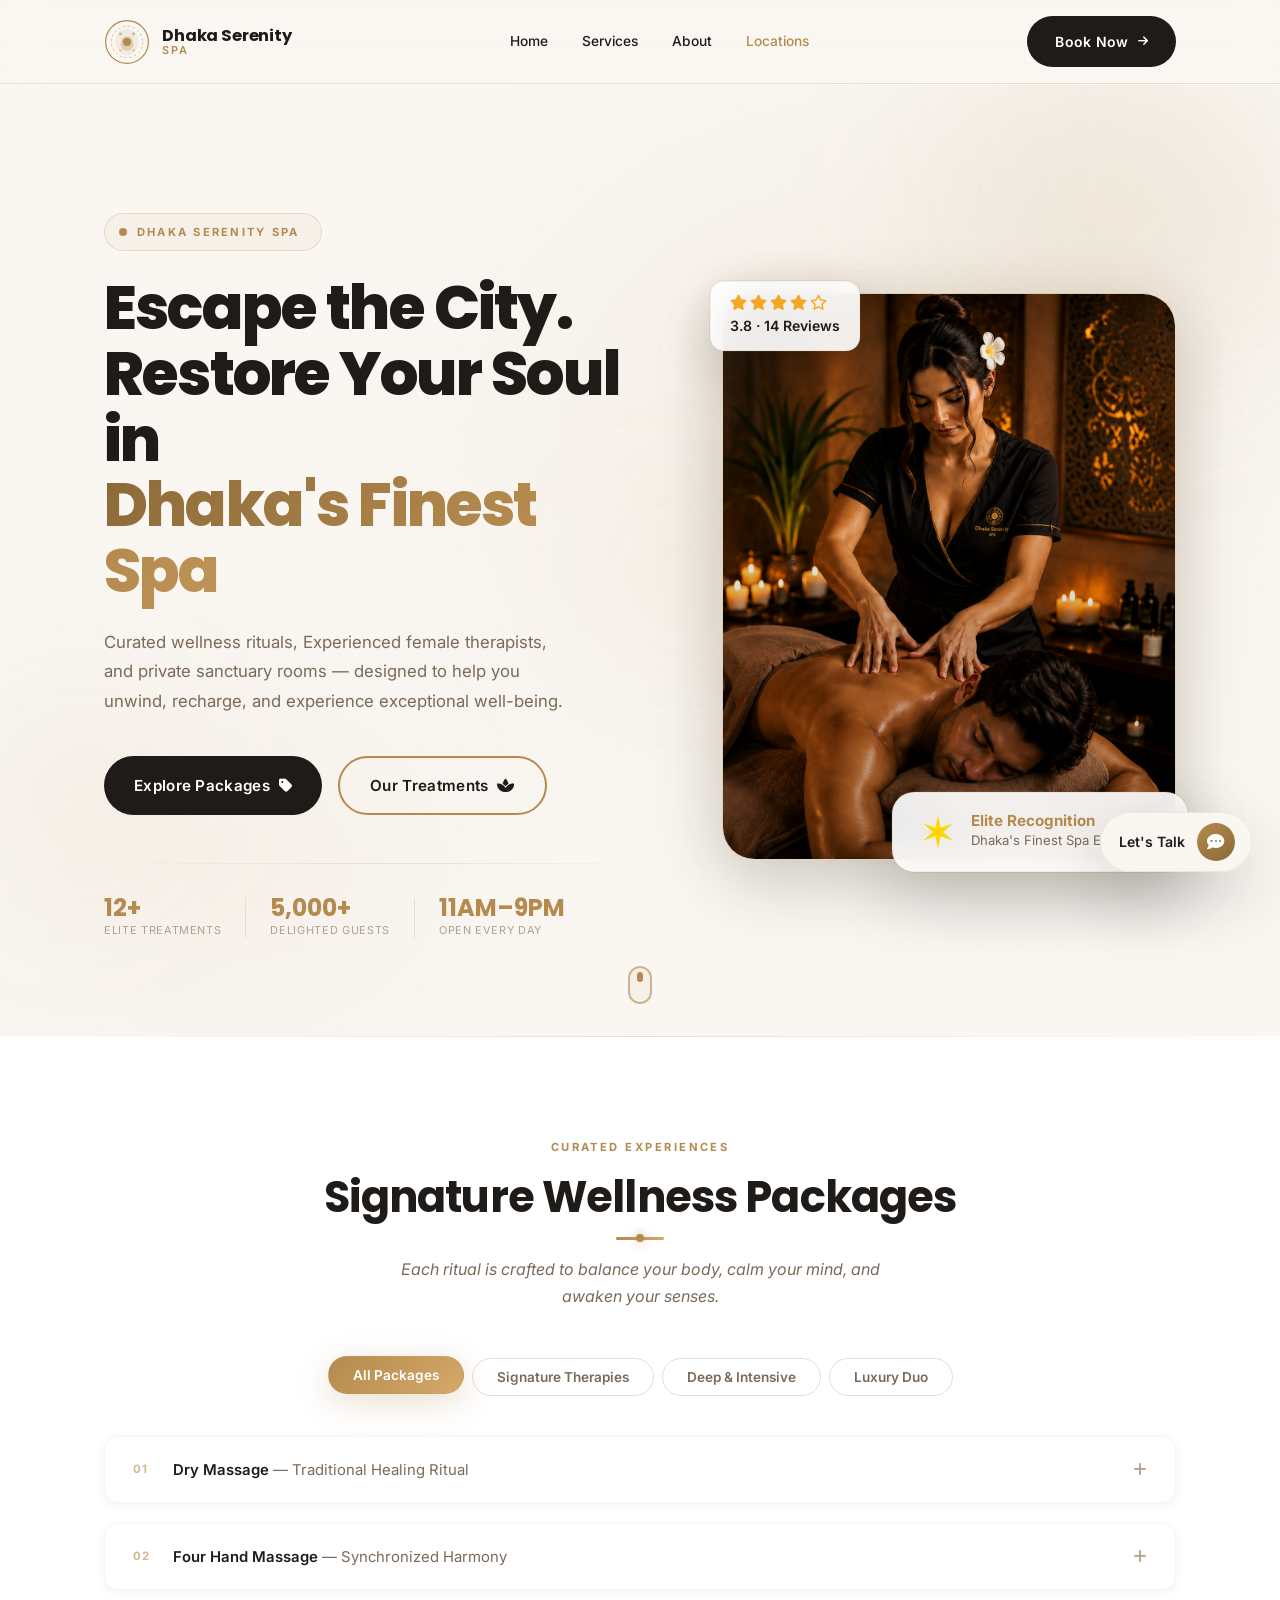
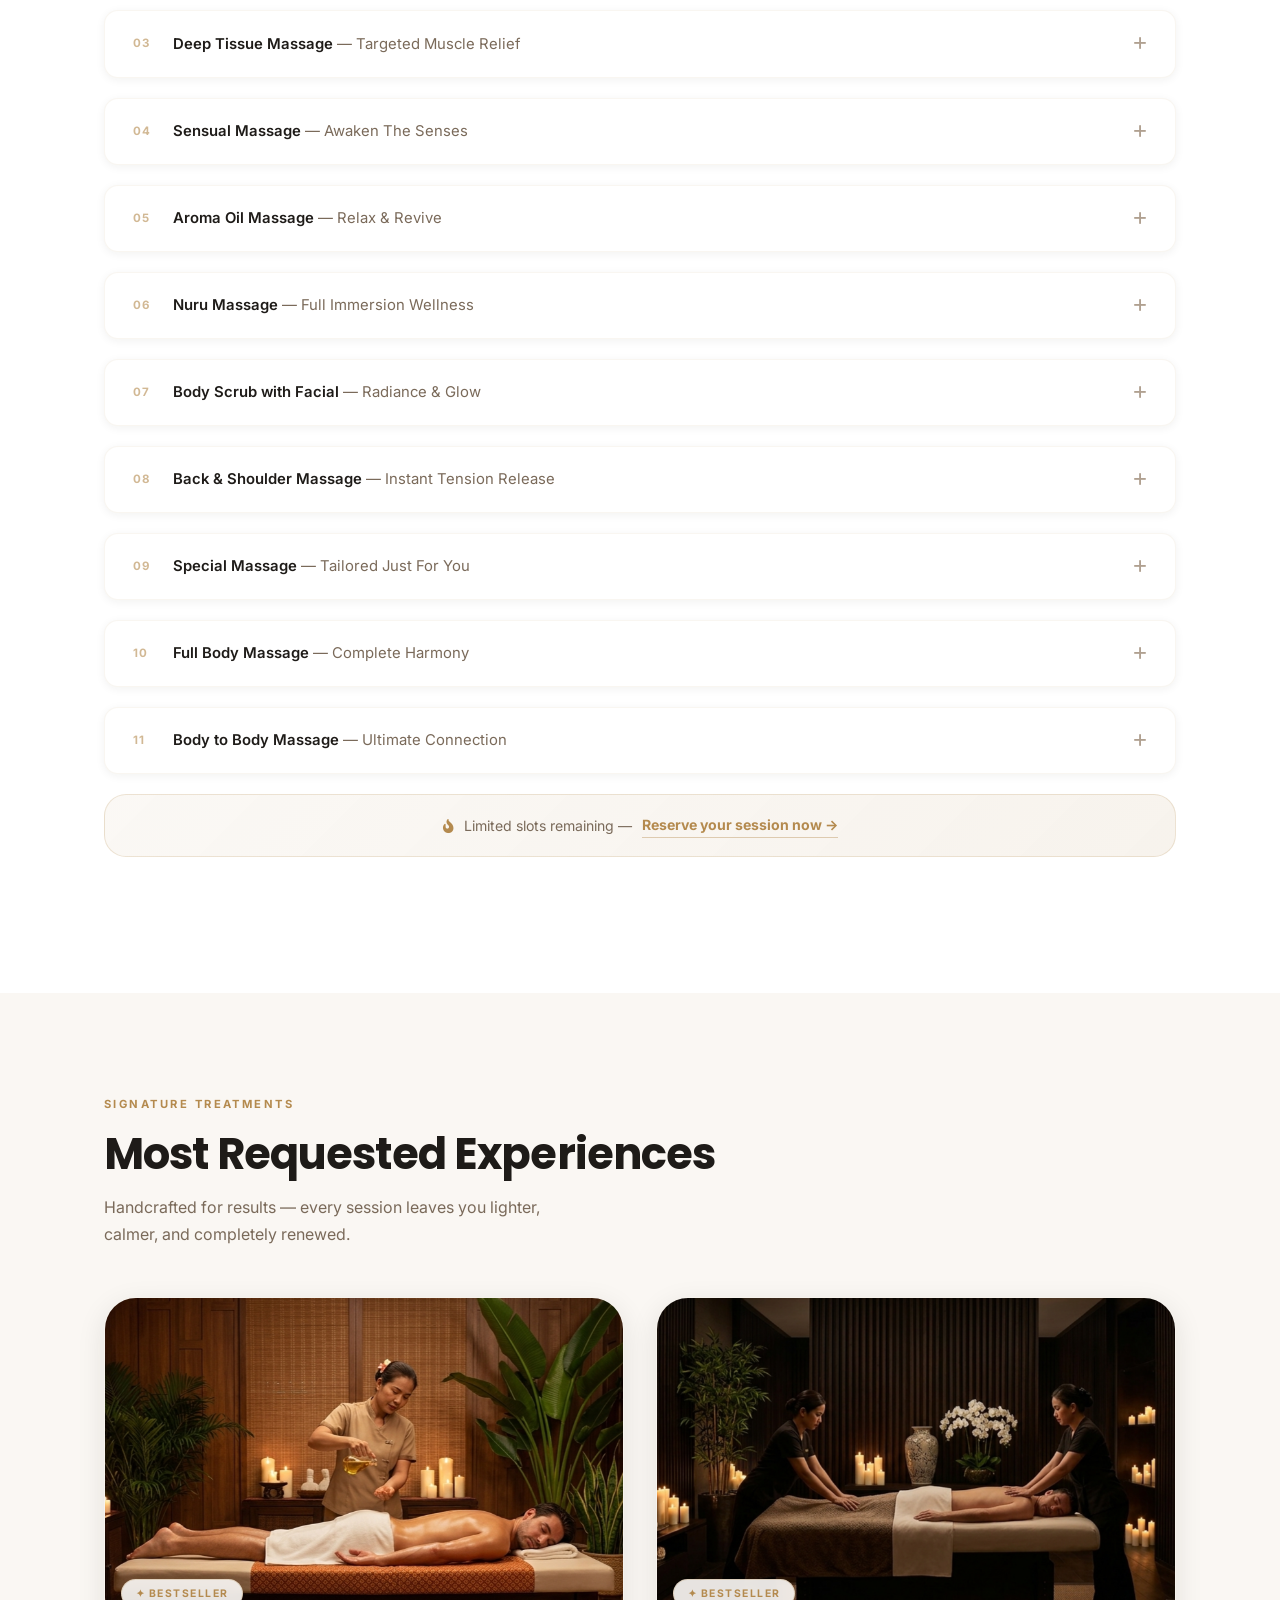
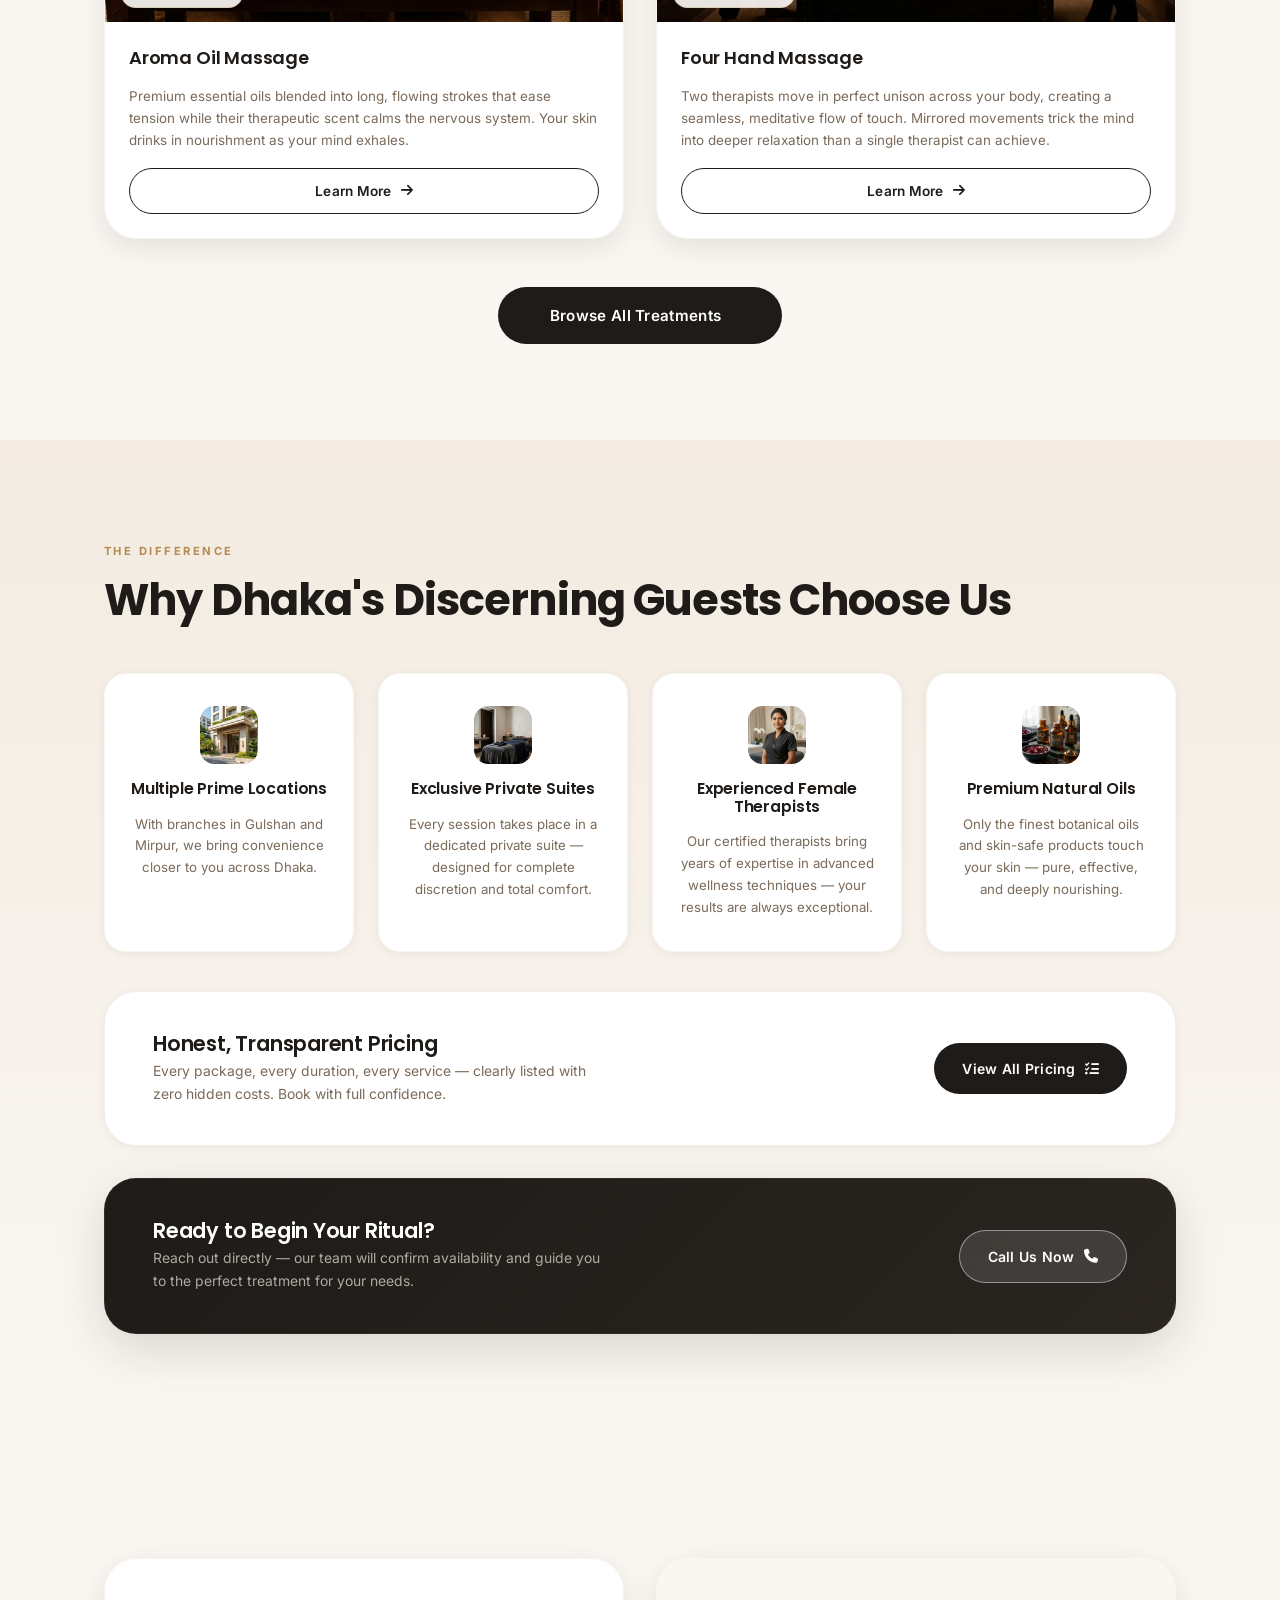
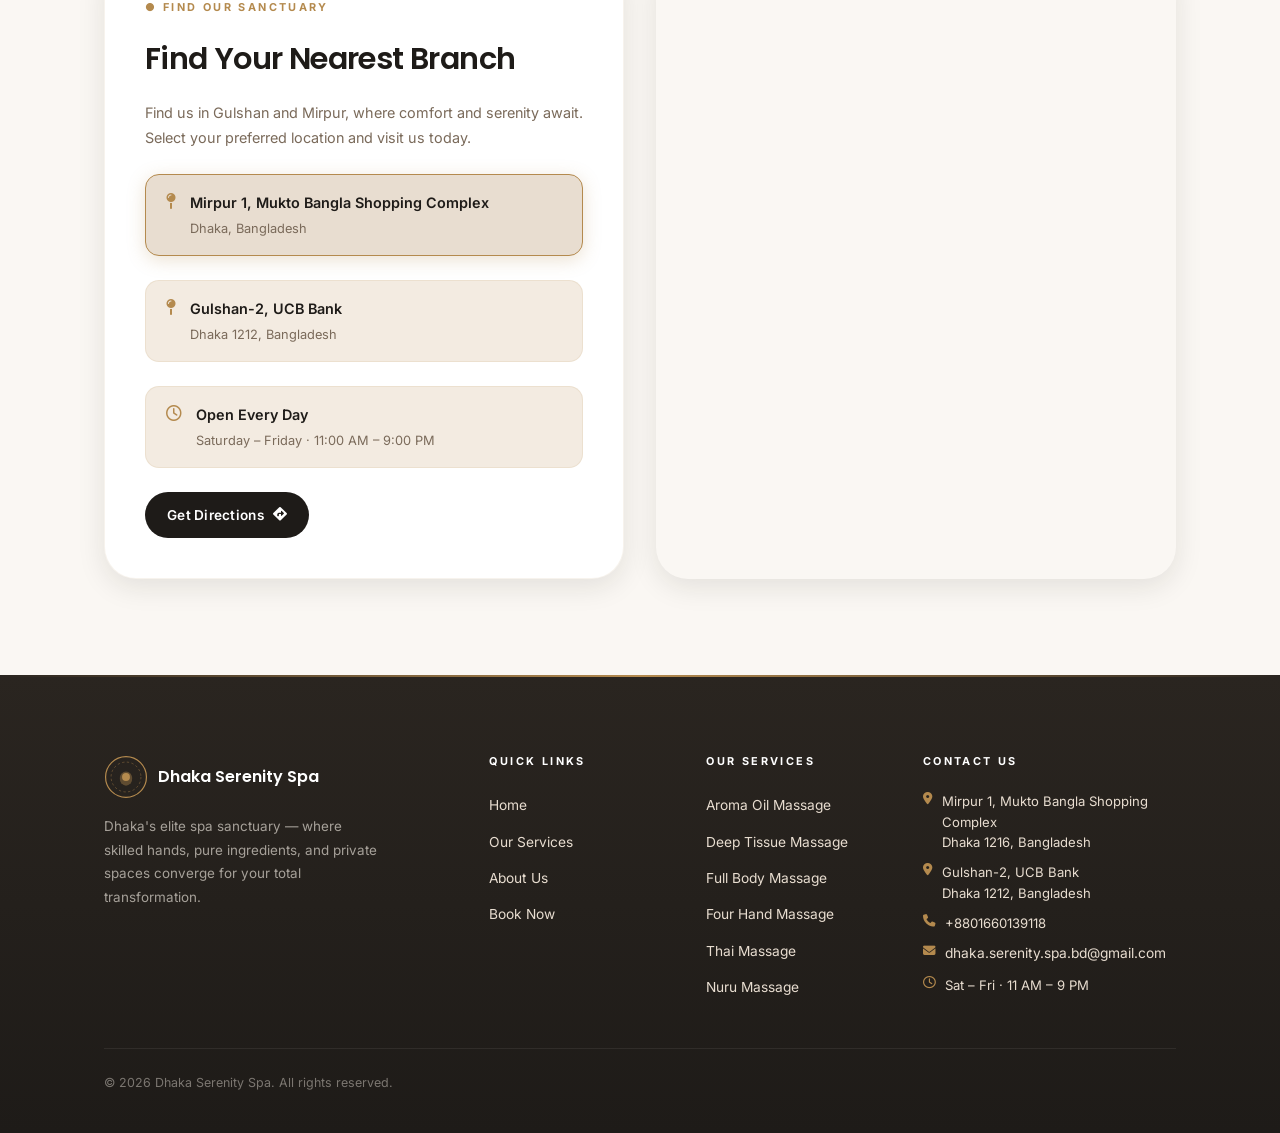
==== index.html @ 352500fb "Update index.html" ====
<!DOCTYPE html>
<html lang="en">
<head>
  <meta charset="UTF-8" />
  <meta name="viewport" content="width=device-width, initial-scale=1.0" />
  <meta name="description" content="Dhaka Serenity Spa – Dhaka's most premium spa sanctuary. Expert therapists, private suites & elite body treatments in Gulshan-1.">
  <title>Dhaka Serenity Spa – Elite Spa Sanctuary in Dhaka</title>

  <!-- Google Fonts: Poppins (headings) + Inter (body) -->
  <link rel="preconnect" href="https://fonts.googleapis.com" />
  <link rel="preconnect" href="https://fonts.gstatic.com" crossorigin />
  <link href="https://fonts.googleapis.com/css2?family=Poppins:wght@300;400;500;600;700;800;900&family=Inter:wght@300;400;500;600;700&display=swap" rel="stylesheet" />

  <!-- Font Awesome -->
  <link rel="stylesheet" href="https://cdnjs.cloudflare.com/ajax/libs/font-awesome/6.5.1/css/all.min.css" />

  <link rel="preload" href="styles.css" as="style" />
  <link rel="stylesheet" href="styles.css" />
</head>
<body>

  <!-- ============================================================
       PAGE LOADER
  ============================================================ -->
  <div id="page-loader" class="page-loader">
    <div class="loader-inner">
      <div class="loader-ring">
        <svg class="loader-logo" viewBox="0 0 80 80" fill="none" xmlns="http://www.w3.org/2000/svg">
          <circle cx="40" cy="40" r="36" stroke="#B48A4E" stroke-width="1.5"/>
          <circle cx="40" cy="40" r="28" stroke="#B48A4E" stroke-width="0.5" stroke-dasharray="4 4"/>
          <path d="M40 18 C28 18 20 28 20 40 C20 52 28 62 40 62 C52 62 60 52 60 40 C60 28 52 18 40 18Z" stroke="#B48A4E" stroke-width="1"/>
          <circle cx="40" cy="40" r="6" fill="#B48A4E"/>
          <line x1="40" y1="14" x2="40" y2="22" stroke="#B48A4E" stroke-width="1.5"/>
          <line x1="40" y1="58" x2="40" y2="66" stroke="#B48A4E" stroke-width="1.5"/>
          <line x1="14" y1="40" x2="22" y2="40" stroke="#B48A4E" stroke-width="1.5"/>
          <line x1="58" y1="40" x2="66" y2="40" stroke="#B48A4E" stroke-width="1.5"/>
        </svg>
      </div>
      <p class="loader-text">Dhaka Serenity Spa</p>
      <p class="loader-subtext">Crafting your escape…</p>
      <div class="loader-bar"><div class="loader-fill"></div></div>
    </div>
  </div>

  <!-- ============================================================
       NAVIGATION BAR
  ============================================================ -->
  <header class="navbar" id="navbar">
    <div class="nav-container">

      <a href="#" class="nav-logo" aria-label="Dhaka Serenity Spa Home">
        <div class="logo-mark">
          <svg viewBox="0 0 56 56" fill="none" xmlns="http://www.w3.org/2000/svg">
            <circle cx="28" cy="28" r="26" stroke="#B48A4E" stroke-width="1.5"/>
            <circle cx="28" cy="28" r="19" stroke="#B48A4E" stroke-width="0.6" stroke-dasharray="3 3"/>
            <path d="M28 12 C20 12 14 19 14 28 C14 37 20 44 28 44 C36 44 42 37 42 28 C42 19 36 12 28 12Z" fill="#F3EBE1"/>
            <path d="M22 24 Q28 18 34 24 Q38 30 34 36 Q28 42 22 36 Q18 30 22 24Z" fill="#B48A4E" opacity="0.3"/>
            <circle cx="28" cy="28" r="5" fill="#B48A4E"/>
            <circle cx="20" cy="18" r="2" fill="#B48A4E" opacity="0.5"/>
            <circle cx="36" cy="18" r="2" fill="#B48A4E" opacity="0.5"/>
            <circle cx="20" cy="38" r="1.5" fill="#B48A4E" opacity="0.4"/>
            <circle cx="36" cy="38" r="1.5" fill="#B48A4E" opacity="0.4"/>
          </svg>
        </div>
        <div class="logo-text">
          <span class="logo-name">Dhaka Serenity</span>
          <span class="logo-sub">Spa</span>
        </div>
      </a>

      <nav class="nav-links" id="nav-links" aria-label="Primary navigation">
        <span class="nav-pill-highlight" id="nav-pill"></span>
        <a href="#hero"      class="nav-link" data-nav>Home</a>
        <a href="services.html"  class="nav-link" data-nav>Services</a>
        <a href="about.html" class="nav-link" data-nav>About</a>
        <a href="#location" class="nav-link" data-nav>Locations</a>
      </nav>

      <a href="book_now.html" class="btn btn-dark nav-cta">
        <span>Book Now</span>
        <i class="fa-solid fa-arrow-right btn-icon"></i>
      </a>

      <button class="hamburger" id="hamburger" aria-label="Toggle mobile menu" aria-expanded="false">
        <span></span><span></span><span></span>
      </button>
    </div>

    <div class="mobile-menu" id="mobile-menu" aria-hidden="true">
      <a href="#hero"      class="mobile-link">Home</a>
    
      <a href="services.html"  class="mobile-link">Services</a>
      <a href="about.html"     class="mobile-link">About</a>
       <a href="#location"     class="mobile-link">Locations</a>
      <a href="book_now.html"   class="btn btn-dark mobile-cta">Book Now</a>
    </div>
  </header>


  <!--============================================================
       HERO SECTION
============================================================ -->
<section class="hero-section" style="will-change: transform;" id="hero">
  <!-- Floating ambient orbs -->
  <div class="hero-orb hero-orb-1" aria-hidden="true"></div>
  <div class="hero-orb hero-orb-2" aria-hidden="true"></div>
  <div class="hero-orb hero-orb-3" aria-hidden="true"></div>

  <div class="hero-container">

    <!-- LEFT COLUMN -->
    <div class="hero-text-col">

      <div class="hero-badge reveal-up">
        <span class="badge-dot" id="badge-dot"></span>
        <span class="badge-text">DHAKA SERENITY SPA</span>
      </div>

      <h1 class="hero-h1 reveal-up" style="--delay:0.1s">
        Escape the City.<br>
        Restore Your Soul in<br>
        <span class="hero-h1-gradient">Dhaka's Finest Spa</span>
      </h1>

      <p class="hero-subtext reveal-up" style="--delay:0.2s">
        Curated wellness rituals, Experienced female therapists, and private sanctuary rooms — designed to help you unwind, recharge, and experience exceptional well-being.
      </p>

      <div class="hero-btns reveal-up" style="--delay:0.3s">
        <a href="services.html" class="btn btn-dark btn-hero ripple-btn">
          <span>Explore Packages</span>
          <i class="fa-solid fa-tag"></i>
        </a>
        <a href="#packages" class="btn btn-outline btn-hero">
          <span>Our Treatments</span>
          <i class="fa-solid fa-spa"></i>
        </a>
      </div>

      <div class="hero-stats reveal-up" style="--delay:0.4s">
        <div class="stats-divider"></div>
        <div class="stats-row">
          <div class="stat-item">
            <span class="stat-number">12+</span>
            <span class="stat-label">Elite Treatments</span>
          </div>
          <div class="stats-sep"></div>
          <div class="stat-item">
            <span class="stat-number">5000+</span>
            <span class="stat-label">Delighted Guests</span>
          </div>
          <div class="stats-sep"></div>
          <div class="stat-item">
            <span class="stat-number">11AM–9PM</span>
            <span class="stat-label">Open Every Day</span>
          </div>
        </div>
      </div>

    </div>

    <!-- RIGHT COLUMN: Visual -->
    <div class="hero-visual-col reveal-right">
      <div class="hero-visual-inner">

        <div class="hero-img-bg"></div>

        <!-- IMAGE -->
        <div class="hero-img-frame">
          <img src="hero-spa.png" class="hero-img" alt="Luxury Spa Experience">
        </div>

        <!-- Floating Award Badge -->
        <div class="floating-badge reveal-scale" id="floatingBadge" style="--delay:0.6s">
          <div class="fb-icon">
            <svg viewBox="0 0 40 40" fill="none" xmlns="http://www.w3.org/2000/svg" class="fb-sparkle">
              <path d="M20 4 L22.5 16 L34 12 L25 20 L34 28 L22.5 24 L20 36 L17.5 24 L6 28 L15 20 L6 12 L17.5 16 Z" fill="url(#goldGrad2)"/>
              <defs>
                <linearGradient id="goldGrad2" x1="0" y1="0" x2="40" y2="40">
                  <stop offset="0%" stop-color="#FFD700"/>
                  <stop offset="100%" stop-color="#B48A4E"/>
                </linearGradient>
              </defs>
            </svg>
          </div>
          <div class="fb-content">
            <span class="fb-title">Elite Recognition</span>
            <span class="fb-subtitle">Dhaka's Finest Spa Experience</span>
          </div>
        </div>

        <!-- Floating Rating Badge -->
        <div class="floating-rating-badge reveal-scale" style="--delay:0.7s">
          <div class="frb-stars">
            <i class="fa-solid fa-star"></i>
            <i class="fa-solid fa-star"></i>
            <i class="fa-solid fa-star"></i>
            <i class="fa-solid fa-star"></i>
            <i class="fa-regular fa-star"></i>
          </div>
          <span class="frb-text">3.8 · 14 Reviews</span>
        </div>

      </div>
    </div>

  </div> 
  <!-- SCROLL INDICATOR -->
<div class="scroll-indicator">
  <div class="scroll-track">
    <div class="scroll-dot"></div>
  </div>
</div>
</section> 
        

         


  <!-- ============================================================
       TABBED FILTER / ACCORDION
  ============================================================ -->
  <section class="accordion-section" id="packages">
    <div class="section-container">

      <div class="section-header center-text">
        <span class="section-tag reveal-up">CURATED EXPERIENCES</span>
        <h2 class="section-title reveal-up" style="--delay:0.1s">Signature Wellness Packages</h2>
        <div class="section-divider reveal-up" style="--delay:0.15s"></div>
        <p class="section-subtitle reveal-up" style="--delay:0.2s"><em>Each ritual is crafted to balance your body, calm your mind, and awaken your senses.</em></p>
      </div>

      <div class="tab-filter reveal-up" style="--delay:0.25s" role="tablist" aria-label="Service categories">
        <button class="tab-btn active" data-tab="all"        role="tab" aria-selected="true">All Packages</button>
        <button class="tab-btn"        data-tab="signature"  role="tab" aria-selected="false">Signature Therapies</button>
        <button class="tab-btn"        data-tab="deep"       role="tab" aria-selected="false">Deep &amp; Intensive</button>
        <button class="tab-btn"        data-tab="duo"        role="tab" aria-selected="false">Luxury Duo</button>
      </div>

     <!-- 01 -->
      <div class="accordion-list reveal-up" style="--delay:0.3s" id="accordionList">
<div class="accordion-item" data-category="all signature" tabindex="0">
  <div class="acc-left">
    <span class="acc-number">01</span>
    <span class="acc-title">Dry Massage <span class="acc-sub">— Traditional Healing Ritual</span></span>
  </div>
  <span class="acc-icon"><i class="fa-solid fa-plus"></i></span>
</div>
<div class="accordion-content">
  <div class="acc-content-inner">
    <p class="acc-desc">Rooted in ancient healing traditions, this oil-free massage targets pressure points and applies deep rhythmic stretching to dissolve chronic tension — no oils, just skilled hands and focused technique.</p>
    <div class="acc-prices">
      <span class="price-pill">60 min – 6,000 Tk</span>
      <span class="divider"></span>
      <span class="price-pill">90 min – 9,000 Tk</span>
      <span class="divider"></span>
      <span class="price-pill">120 min – 11,000 Tk</span>
    </div>
    <p class="acc-benefit">Increases flexibility & blood flow. Best for office stress.</p>
  </div>
</div>

<!-- 02 -->
<div class="accordion-item" data-category="all duo" tabindex="0">
  <div class="acc-left">
    <span class="acc-number">02</span>
    <span class="acc-title">Four Hand Massage <span class="acc-sub">— Synchronized Harmony</span></span>
  </div>
  <span class="acc-icon"><i class="fa-solid fa-plus"></i></span>
</div>
<div class="accordion-content">
  <div class="acc-content-inner">
    <p class="acc-desc">Two therapists move in perfect unison across your body, creating a seamless, almost meditative flow of touch. The mirrored movements trick the mind into deeper relaxation than a single therapist can achieve.</p>
    <div class="acc-prices">
      <span class="price-pill">60 min – 6,000 Tk</span>
      <span class="divider"></span>
      <span class="price-pill">90 min – 9,000 Tk</span>
      <span class="divider"></span>
      <span class="price-pill">120 min – 11,000 Tk</span>
    </div>
    <p class="acc-benefit">Deeply sedating. Ideal for anxiety & mental fatigue.</p>
  </div>
</div>

<!-- 03 -->
<div class="accordion-item" data-category="all deep" tabindex="0">
  <div class="acc-left">
    <span class="acc-number">03</span>
    <span class="acc-title">Deep Tissue Massage <span class="acc-sub">— Targeted Muscle Relief</span></span>
  </div>
  <span class="acc-icon"><i class="fa-solid fa-plus"></i></span>
</div>
<div class="accordion-content">
  <div class="acc-content-inner">
    <p class="acc-desc">Slow, deliberate strokes reach beneath the superficial muscles to break down adhesions and knots in the connective tissue. Designed for those carrying long-term muscular strain or recovering from physical overuse.</p>
    <div class="acc-prices">
      <span class="price-pill">60 min – 6,000 Tk</span>
      <span class="divider"></span>
      <span class="price-pill">90 min – 9,000 Tk</span>
      <span class="divider"></span>
      <span class="price-pill">120 min – 11,000 Tk</span>
    </div>
    <p class="acc-benefit">Relieves chronic pain & stiffness. Best post-workout recovery.</p>
  </div>
</div>

<!-- 04 -->
<div class="accordion-item" data-category="all signature" tabindex="0">
  <div class="acc-left">
    <span class="acc-number">04</span>
    <span class="acc-title">Sensual Massage <span class="acc-sub">— Awaken The Senses</span></span>
  </div>
  <span class="acc-icon"><i class="fa-solid fa-plus"></i></span>
</div>
<div class="accordion-content">
  <div class="acc-content-inner">
    <p class="acc-desc">A slow, exploratory full-body experience designed to heighten bodily awareness and dissolve inhibition. Gentle feather strokes and deliberate touch work together to awaken every nerve ending and restore sensory connection.</p>
    <div class="acc-prices">
      <span class="price-pill">60 min – 6,000 Tk</span>
      <span class="divider"></span>
      <span class="price-pill">90 min – 9,000 Tk</span>
      <span class="divider"></span>
      <span class="price-pill">120 min – 11,000 Tk</span>
    </div>
    <p class="acc-benefit">Restores mind-body connection. Perfect for deep personal unwinding.</p>
  </div>
</div>

<!-- 05 -->
<div class="accordion-item" data-category="all signature" tabindex="0">
  <div class="acc-left">
    <span class="acc-number">05</span>
    <span class="acc-title">Aroma Oil Massage <span class="acc-sub">— Relax &amp; Revive</span></span>
  </div>
  <span class="acc-icon"><i class="fa-solid fa-plus"></i></span>
</div>
<div class="accordion-content">
  <div class="acc-content-inner">
    <p class="acc-desc">Premium essential oils — chosen to match your mood and needs — are blended into long, flowing strokes that ease tension while their therapeutic scent calms the nervous system. Your skin drinks in nourishment as your mind exhales.</p>
    <div class="acc-prices">
      <span class="price-pill">60 min – 6,000 Tk</span>
      <span class="divider"></span>
      <span class="price-pill">90 min – 9,000 Tk</span>
      <span class="divider"></span>
      <span class="price-pill">120 min – 11,000 Tk</span>
    </div>
    <p class="acc-benefit">Nourishes skin & calms nerves. Great for sleep improvement.</p>
  </div>
</div>

<!-- 06 -->
<div class="accordion-item" data-category="all deep" tabindex="0">
  <div class="acc-left">
    <span class="acc-number">06</span>
    <span class="acc-title">Nuru Massage <span class="acc-sub">— Full Immersion Wellness</span></span>
  </div>
  <span class="acc-icon"><i class="fa-solid fa-plus"></i></span>
</div>
<div class="accordion-content">
  <div class="acc-content-inner">
    <p class="acc-desc">Originating in Japan, this full-body immersion technique uses a warm, ultra-slick nuru gel derived from seaweed. The frictionless gliding motions cover every muscle group for a profoundly deep release that conventional massage cannot replicate.</p>
    <div class="acc-prices">
      <span class="price-pill">60 min – 6,000 Tk</span>
      <span class="divider"></span>
      <span class="price-pill">90 min – 9,000 Tk</span>
      <span class="divider"></span>
      <span class="price-pill">120 min – 11,000 Tk</span>
    </div>
    <p class="acc-benefit">Full-body tension release. Unique sensory experience.</p>
  </div>
</div>

<!-- 07 -->
<div class="accordion-item" data-category="all signature" tabindex="0">
  <div class="acc-left">
    <span class="acc-number">07</span>
    <span class="acc-title">Body Scrub with Facial <span class="acc-sub">— Radiance &amp; Glow</span></span>
  </div>
  <span class="acc-icon"><i class="fa-solid fa-plus"></i></span>
</div>
<div class="accordion-content">
  <div class="acc-content-inner">
    <p class="acc-desc">A dual-action treatment that exfoliates the entire body with a fine mineral scrub to reveal fresh, luminous skin — then pairs it with a targeted facial cleanse and hydration ritual, leaving face and body glowing in unison.</p>
    <div class="acc-prices">
      <span class="price-pill">60 min – 6,000 Tk</span>
      <span class="divider"></span>
      <span class="price-pill">90 min – 9,000 Tk</span>
      <span class="divider"></span>
      <span class="price-pill">120 min – 11,000 Tk</span>
    </div>
    <p class="acc-benefit">Removes dead skin & brightens complexion. Ideal pre-event treatment.</p>
  </div>
</div>

<!-- 08 -->
<div class="accordion-item" data-category="all deep" tabindex="0">
  <div class="acc-left">
    <span class="acc-number">08</span>
    <span class="acc-title">Back &amp; Shoulder Massage <span class="acc-sub">— Instant Tension Release</span></span>
  </div>
  <span class="acc-icon"><i class="fa-solid fa-plus"></i></span>
</div>
<div class="accordion-content">
  <div class="acc-content-inner">
    <p class="acc-desc">A focused, high-impact session targeting the two areas that bear the most daily strain — the upper back and shoulder girdle. Therapists use firm kneading and cross-fiber friction to break up knots and restore range of motion fast.</p>
    <div class="acc-prices">
      <span class="price-pill">60 min – 6,000 Tk</span>
      <span class="divider"></span>
      <span class="price-pill">90 min – 9,000 Tk</span>
      <span class="divider"></span>
      <span class="price-pill">120 min – 11,000 Tk</span>
    </div>
    <p class="acc-benefit">Fast-acting knot relief. Perfect for desk workers & drivers.</p>
  </div>
</div>

<!-- 09 -->
<div class="accordion-item" data-category="all signature" tabindex="0">
  <div class="acc-left">
    <span class="acc-number">09</span>
    <span class="acc-title">Special Massage <span class="acc-sub">— Tailored Just For You</span></span>
  </div>
  <span class="acc-icon"><i class="fa-solid fa-plus"></i></span>
</div>
<div class="accordion-content">
  <div class="acc-content-inner">
    <p class="acc-desc">Your body, your rules. Our therapist consults with you before the session to build a fully bespoke treatment — drawing from our full range of techniques, pressures, and focus areas to match exactly what you need that day.</p>
    <div class="acc-prices">
      <span class="price-pill">60 min – 6,000 Tk</span>
      <span class="divider"></span>
      <span class="price-pill">90 min – 9,000 Tk</span>
      <span class="divider"></span>
      <span class="price-pill">120 min – 11,000 Tk</span>
    </div>
    <p class="acc-benefit">Fully personalized. No two sessions are the same.</p>
  </div>
</div>

<!-- 10 -->
<div class="accordion-item" data-category="all deep" tabindex="0">
  <div class="acc-left">
    <span class="acc-number">10</span>
    <span class="acc-title">Full Body Massage <span class="acc-sub">— Complete Harmony</span></span>
  </div>
  <span class="acc-icon"><i class="fa-solid fa-plus"></i></span>
</div>
<div class="accordion-content">
  <div class="acc-content-inner">
    <p class="acc-desc">A head-to-toe journey through every major muscle group, balancing relaxation strokes with therapeutic pressure to leave the whole body feeling unified and at ease. The definitive reset for a tired body and an overworked mind.</p>
    <div class="acc-prices">
      <span class="price-pill">60 min – 6,000 Tk</span>
      <span class="divider"></span>
      <span class="price-pill">90 min – 9,000 Tk</span>
      <span class="divider"></span>
      <span class="price-pill">120 min – 11,000 Tk</span>
    </div>
    <p class="acc-benefit">Total body reset. The ultimate stress & fatigue solution.</p>
  </div>
</div>

<!-- 11 -->
<div class="accordion-item" data-category="all duo" tabindex="0">
  <div class="acc-left">
    <span class="acc-number">11</span>
    <span class="acc-title">Body to Body Massage <span class="acc-sub">— Ultimate Connection</span></span>
  </div>
  <span class="acc-icon"><i class="fa-solid fa-plus"></i></span>
</div>
<div class="accordion-content">
  <div class="acc-content-inner">
    <p class="acc-desc">An intimate full-body technique where the therapist uses their own body to apply continuous, flowing pressure — creating warmth and deep contact across every surface. The result is an unmatched sense of physical release and presence.</p>
    <div class="acc-prices">
      <span class="price-pill">60 min – 6,000 Tk</span>
      <span class="divider"></span>
      <span class="price-pill">90 min – 9,000 Tk</span>
      <span class="divider"></span>
      <span class="price-pill">120 min – 11,000 Tk</span>
    </div>
    <p class="acc-benefit">Maximum physical release. Deeply immersive & restorative.</p>
  </div>
</div>

      <div class="announcement-bar reveal-scale" style="--delay:0.35s">
        <i class="fa-solid fa-fire-flame-curved ann-icon"></i>
        Limited slots remaining —
        <a href="book_now.html" class="ann-link">Reserve your session now →</a>
      </div>

    </div>
  </section>


  <!-- ============================================================
       SERVICE CARDS
  ============================================================ -->
  <section class="services-section" id="services">
    <div class="section-container">

      <div class="section-header left-text">
        <span class="section-tag reveal-up">SIGNATURE TREATMENTS</span>
        <h2 class="section-title reveal-up" style="--delay:0.1s">Most Requested Experiences</h2>
        <p class="section-desc reveal-up" style="--delay:0.2s">Handcrafted for results — every session leaves you lighter, calmer, and completely renewed.</p>
      </div>

      <div class="services-grid">

        <!-- Card A: Aroma Oil Massage -->
        <div class="service-card reveal-up" style="--delay:0.25s">
          <div class="card-img-wrap">
            <img src="home_card1.png">
            <span class="card-pill-label">✦ BESTSELLER</span>
          </div>
          <div class="card-body">
            <h3 class="card-title">Aroma Oil Massage</h3>
            <p class="card-excerpt">Premium essential oils blended into long, flowing strokes that ease tension while their therapeutic scent calms the nervous system. Your skin drinks in nourishment as your mind exhales.</p>
            
            <a href="services.html#aroma-oil-massage" class="btn btn-outline-dark card-btn">
              <span>Learn More</span>
              <i class="fa-solid fa-arrow-right"></i>
            </a>
          </div>
        </div>

        <!-- Card B: Four Hand Massage -->
        <div class="service-card reveal-up" style="--delay:0.35s">
          <div class="card-img-wrap">
            <img src="home_card2.png">
            <span class="card-pill-label">✦ BESTSELLER</span>
          </div>
          <div class="card-body">
            <h3 class="card-title">Four Hand Massage</h3>
            <p class="card-excerpt">Two therapists move in perfect unison across your body, creating a seamless, meditative flow of touch. Mirrored movements trick the mind into deeper relaxation than a single therapist can achieve.</p>
           
            <a href="services.html#four-hand-massage" class="btn btn-outline-dark card-btn">
              <span>Learn More</span>
              <i class="fa-solid fa-arrow-right"></i>
            </a>
          </div>
        </div>

      </div>

      <div class="services-cta-wrap reveal-up" style="--delay:0.45s">
        <a href="services.html" class="btn btn-dark btn-wide ripple-btn">
          <span>Browse All Treatments</span>
          <i class="fa-solid fa-grid-2"></i>
        </a>
      </div>

    </div>
  </section>


  <!-- ============================================================
       WHY CHOOSE US + CTA BANNERS
  ============================================================ -->
  <section class="why-section" id="about">
    <div class="section-container">

      <div class="section-header left-text">
        <span class="section-tag reveal-up">THE DIFFERENCE</span>
        <h2 class="section-title reveal-up" style="--delay:0.1s">Why Dhaka's Discerning Guests Choose Us</h2>
      </div>

      <div class="features-grid">

        <div class="feature-card reveal-up" style="--delay:0.15s">
          <div class="feature-icon-wrap ">
            <img src="locations.png">
          </div>
         <h4 class="feature-title">Multiple Prime Locations</h4>
<p class="feature-body">With branches in Gulshan and Mirpur, we bring convenience closer to you across Dhaka.</p>
        </div>

        <div class="feature-card reveal-up" style="--delay:0.25s">
         <div class="feature-icon-wrap ">
            <img src="suites.png">
          </div>
          <h4 class="feature-title">Exclusive Private Suites</h4>
          <p class="feature-body">Every session takes place in a dedicated private suite — designed for complete discretion and total comfort.</p>
        </div>

        <div class="feature-card reveal-up" style="--delay:0.35s">
         <div class="feature-icon-wrap ">
            <img src="therapist.png">
          </div>
          <h4 class="feature-title">Experienced Female Therapists</h4>
          <p class="feature-body">Our certified therapists bring years of expertise in advanced wellness techniques — your results are always exceptional.</p>
        </div>

        <div class="feature-card reveal-up" style="--delay:0.45s">
         <div class="feature-icon-wrap ">
            <img src="oils.png">
          </div>
          <h4 class="feature-title">Premium Natural Oils</h4>
          <p class="feature-body">Only the finest botanical oils and skin-safe products touch your skin — pure, effective, and deeply nourishing.</p>
        </div>

      </div>

      <!-- Pricing CTA Banner -->
      <div class="cta-banner cta-banner-light reveal-up" style="--delay:0.2s" id="pricing">
        <div class="cta-banner-text">
          <h3 class="cta-banner-title">Honest, Transparent Pricing</h3>
          <p class="cta-banner-desc">Every package, every duration, every service — clearly listed with zero hidden costs. Book with full confidence.</p>
        </div>
        <a href="services.html" class="btn btn-dark ripple-btn">
          <span>View All Pricing</span>
          <i class="fa-solid fa-list-check"></i>
        </a>
      </div>

      <!-- Contact / Booking Banner -->
      <div class="cta-banner cta-banner-dark reveal-up" style="--delay:0.3s" id="contact">
        <div class="cta-banner-text">
          <h3 class="cta-banner-title cta-title-white">Ready to Begin Your Ritual?</h3>
          <p class="cta-banner-desc cta-desc-gold">Reach out directly — our team will confirm availability and guide you to the perfect treatment for your needs.</p>
        </div>
        <a href="tel:+8801660139118" class="btn btn-ghost-white ripple-btn">
          <span>Call Us Now</span>
          <i class="fa-solid fa-phone"></i>
        </a>
      </div>

    </div>
  </section>


  <!-- ============================================================
       LOCATION & CONTACT
  ============================================================ -->
  <section class="location-section" id="location">
    <div class="section-container">

      <div class="location-grid">

        <!-- Left Info Card -->
        <div class="loc-card loc-info-card reveal-up">
          <span class="section-tag loc-tag">● FIND OUR SANCTUARY</span>
          <h2 class="loc-title">Find Your Nearest Branch</h2>
          <p class="loc-body">Find us in Gulshan and Mirpur, where comfort and serenity await. Select your preferred location and visit us today.</p>

<div class="loc-address-box loc-location active"
     data-map="https://maps.google.com/maps?q=23.7956136,90.3536549&t=&z=15&ie=UTF8&iwloc=&output=embed"
     data-direction="https://www.google.com/maps/dir/?api=1&destination=23.7956136,90.3536549">
  <i class="fa-solid fa-map-pin loc-pin"></i>
  <div>
    <p class="loc-addr-line1">Mirpur 1, Mukto Bangla Shopping Complex</p>
    <p class="loc-addr-line2">Dhaka, Bangladesh</p>
  </div>
</div>
        <div class="loc-address-box loc-location"
     data-map="https://maps.google.com/maps?q=23.7875442,90.4160099&t=&z=15&ie=UTF8&iwloc=&output=embed"
     data-direction="https://www.google.com/maps/dir/?api=1&destination=23.7875442,90.4160099">
  <i class="fa-solid fa-map-pin loc-pin"></i>
  <div>
    <p class="loc-addr-line1">Gulshan-2, UCB Bank</p>
    <p class="loc-addr-line2">Dhaka 1212, Bangladesh</p>
  </div>
</div>


          <div class="loc-hours-box">
            <i class="fa-regular fa-clock loc-clock"></i>
            <div>
              <p class="loc-addr-line1">Open Every Day</p>
              <p class="loc-addr-line2">Saturday – Friday · 11:00 AM – 9:00 PM</p>
            </div>
          </div>

          <div class="loc-actions">
            <a id="directionBtn"
              href="https://www.google.com/maps/dir//Dhaka+Serenity+Spa,+80+Road+No.+11,+Dhaka+1213/@23.7908285,90.4091438,18z/data=!4m16!1m7!3m6!1s0x3755c6e06955e091:0x7b11ff58e26d205c!2sDhaka+Serenity+Spa!8m2!3d23.7902726!4d90.4094053!16s%2Fg%2F11b8v9kmqh!4m7!1m0!1m5!1m1!1s0x3755c6e06955e091:0x7b11ff58e26d205c!2m2!1d90.4094104!2d23.7903087?entry=ttu&g_ep=EgoyMDI2MDUyNy4wIKXMDSoASAFQAw%3D%3D" target="_blank" class="btn btn-dark ripple-btn loc-btn"
              target="_blank"
              class="btn btn-dark ripple-btn loc-btn">
             <span>Get Directions</span>
              <i class="fa-solid fa-diamond-turn-right"></i>
            </a>
          </div>
        </div>

        <!-- Right Map Card -->
       <div class="loc-card loc-map-card reveal-right">
<iframe
  id="mapFrame"
  title="Location map"
  src="https://maps.google.com/maps?q=23.7956136,90.3536549&output=embed"
  width="100%"
  height="100%"
  style="border:0; border-radius: 20px;"
  allowfullscreen=""
  loading="lazy">
</iframe>
</div>      </div>
    </div>
  </section>


  <!-- ============================================================
       FOOTER
  ============================================================ -->
  <footer class="site-footer" id="footer">
    <div class="footer-container">

      <div class="footer-grid">

        <div class="footer-col footer-brand">
          <div class="footer-logo">
            <svg viewBox="0 0 56 56" fill="none" xmlns="http://www.w3.org/2000/svg" class="footer-logo-svg">
              <circle cx="28" cy="28" r="26" stroke="#B48A4E" stroke-width="1.5"/>
              <circle cx="28" cy="28" r="19" stroke="#B48A4E" stroke-width="0.5" stroke-dasharray="3 3"/>
              <path d="M22 24 Q28 18 34 24 Q38 30 34 36 Q28 42 22 36 Q18 30 22 24Z" fill="#B48A4E" opacity="0.4"/>
              <circle cx="28" cy="28" r="5" fill="#B48A4E"/>
            </svg>
            <span class="footer-brand-name">Dhaka Serenity Spa</span>
          </div>
          <p class="footer-brand-desc">Dhaka's elite spa sanctuary — where skilled hands, pure ingredients, and private spaces converge for your total transformation.</p>
        </div>

        <div class="footer-col">
          <h5 class="footer-col-title">QUICK LINKS</h5>
          <ul class="footer-links">
            <li><a href="#hero"     class="footer-link">Home</a></li>
            <li><a href="services.html" class="footer-link">Our Services</a></li>
            <li><a href="about.html"    class="footer-link">About Us</a></li>
            <li><a href="book_now.html"  class="footer-link">Book Now</a></li>
          </ul>
        </div>

        <div class="footer-col">
          <h5 class="footer-col-title">OUR SERVICES</h5>
          <ul class="footer-links">
            <li><a href="services.html#aroma-oil-massage" class="footer-link">Aroma Oil Massage</a></li>
            <li><a href="services.html#deep-tissue-massage" class="footer-link">Deep Tissue Massage</a></li>
            <li><a href="services.html#full-body-massage" class="footer-link">Full Body Massage</a></li>
            <li><a href="services.html#four-hand-massage" class="footer-link">Four Hand Massage</a></li>
            <li><a href="services.html#thai-massage" class="footer-link">Thai Massage</a></li>
            <li><a href="services.html#nuru-massage" class="footer-link">Nuru Massage</a></li>
          </ul>
        </div>

        <div class="footer-col">
          <h5 class="footer-col-title">CONTACT US</h5>
          <ul class="footer-contact">
            <li><i class="fa-solid fa-location-dot fc-icon"></i> Mirpur 1, Mukto Bangla Shopping Complex</li>
            <li><i class="fa-solid fa-location-dot fc-icon" style="opacity:0"></i> Dhaka 1216, Bangladesh</li>
            <li><i class="fa-solid fa-location-dot fc-icon"></i>Gulshan-2, UCB Bank</li>
            <li><i class="fa-solid fa-location-dot fc-icon" style="opacity:0"></i> Dhaka 1212, Bangladesh</li>
            <li><i class="fa-solid fa-phone fc-icon"></i> +8801660139118</li>
            <li><i class="fa-solid fa-envelope fc-icon"></i>
              <a href="mailto:dhakaserenityspa43@gmail.com" class="footer-link footer-email">dhaka.serenity.spa.bd@gmail.com</a>
            </li>
            <li><i class="fa-regular fa-clock fc-icon"></i> Sat – Fri · 11 AM – 9 PM</li>
          </ul>
        </div>

      </div>

      <div class="footer-divider"></div>
      <div class="footer-sub">
        <span class="footer-copy">© 2026 Dhaka Serenity Spa. All rights reserved.</span>
      </div>

    </div>
  </footer>


  <!-- ============================================================
       CHAT WIDGET
  ============================================================ -->
  <div class="chat-widget" id="chatWidget">
    <div class="chat-stack" id="chatStack">
      <a href="tel:+8801660139118" class="chat-token chat-call" title="Call Now" aria-label="Call us directly">
        <i class="fa-solid fa-phone-volume"></i>
      </a>
      <a href="https://wa.me/8801660139118" class="chat-token chat-whatsapp" title="WhatsApp" aria-label="Chat on WhatsApp" target="_blank">
        <i class="fa-brands fa-whatsapp"></i>
      </a>
    </div>
        <div class="chat-pill" id="chatPill" role="button" tabindex="0" aria-expanded="false" aria-label="Open contact options">
      <span class="chat-pill-text">Let's Talk</span>
      <div class="chat-pill-avatar">
       <i class="fa-solid fa-comment-dots chat-avatar-icon"></i>
      </div>
    </div>
 

        <div class="chat-close" id="chatClose" role="button" tabindex="0" aria-label="Close contact menu">
      <i class="fa-solid fa-xmark chat-x"></i>
    </div>
  </div>

  <!-- BACK TO TOP -->
  <button class="back-to-top" id="backToTop" aria-label="Back to top">
    <i class="fa-solid fa-chevron-up"></i>
  </button>

  <script src="script.js"></script>
</body>
</html>
---- styles.css ----
/* ================================================================
   DHAKA SERENITY SPA — MASTER STYLESHEET
   Fonts: Poppins (headings) + Inter (body)
   ================================================================ */


/* ================================================================
   1. CSS CUSTOM PROPERTIES
   ================================================================ */
:root {
  --color-dark:        #1E1B18;
  --color-dark-2:      #2A2520;
  --color-dark-3:      #332D27;
  --color-gold:        #B48A4E;
  --color-gold-light:  #D4A96A;
  --color-gold-dim:    #8C6A38;
  --color-gold-glow:   rgba(180,138,78,0.18);
  --color-cream:       #FAF7F3;
  --color-cream-2:     #F3EBE1;
  --color-cream-3:     #E8DDD0;
  --color-white:       #FFFFFF;
  --color-text-main:   #1E1B18;
  --color-text-muted:  #7A6A5A;
  --color-text-light:  #B0A090;
  --color-pink:        #FCE4E4;
  --color-blue:        #DDE8F8;
  --color-orange:      #FDEBD3;
  --color-yellow:      #FDF6D8;

  --font-display:      'Poppins', sans-serif;
  --font-body:         'Inter', sans-serif;

  --sp-1:  8px;
  --sp-2:  16px;
  --sp-3:  24px;
  --sp-4:  32px;
  --sp-5:  40px;
  --sp-6:  48px;
  --sp-8:  64px;
  --sp-10: 80px;
  --sp-12: 96px;
  --sp-16: 128px;

  --radius-sm:   8px;
  --radius-md:   14px;
  --radius-lg:   22px;
  --radius-xl:   32px;
  --radius-pill: 9999px;

  --shadow-sm:      0 2px 10px rgba(30,27,24,0.06);
  --shadow-md:      0 8px 28px rgba(30,27,24,0.10);
  --shadow-lg:      0 16px 48px rgba(30,27,24,0.14);
  --shadow-xl:      0 24px 70px rgba(30,27,24,0.18);
  --shadow-gold:    0 8px 32px rgba(180,138,78,0.28);
  --shadow-gold-lg: 0 16px 56px rgba(180,138,78,0.35);

  --ease-smooth: cubic-bezier(0.4, 0, 0.2, 1);
  --ease-spring: cubic-bezier(0.34, 1.56, 0.64, 1);
  --ease-out:    cubic-bezier(0, 0, 0.2, 1);
  --ease-expo:   cubic-bezier(0.16, 1, 0.3, 1);
  --t-fast:   0.15s;
  --t-mid:    0.28s;
  --t-slow:   0.45s;

  --max-width: 1200px;
  --section-px: clamp(20px, 5vw, 80px);
}


/* ================================================================
   2. RESET & BASE
   ================================================================ */
*, *::before, *::after {
  margin: 0; padding: 0; box-sizing: border-box;
}
html {
  scroll-behavior: smooth;
  font-size: 16px;
  -webkit-text-size-adjust: 100%;
  overflow-x: hidden;
}
body {
  font-family: var(--font-body);
  background-color: var(--color-cream);
  color: var(--color-text-main);
  line-height: 1.65;
}
a, button, [role="button"], [tabindex="0"] { cursor: pointer; }
img, svg { display: block; max-width: 100%; }
ul { list-style: none; }
a { text-decoration: none; color: inherit; }
:focus-visible {
  outline: 2px solid var(--color-gold);
  outline-offset: 3px;
  border-radius: var(--radius-sm);
}


/* ================================================================
   3. TYPOGRAPHY
   ================================================================ */
h1, h2, h3, h4, h5 {
  font-family: var(--font-display);
  line-height: 1.12;
  color: var(--color-dark);
  letter-spacing: -0.02em;
}

.section-tag {
  display: inline-block;
  font-family: var(--font-body);
  font-size: 0.7rem;
  font-weight: 700;
  letter-spacing: 0.22em;
  color: var(--color-gold);
  text-transform: uppercase;
  margin-bottom: var(--sp-2);
}

.section-title {
  font-size: clamp(1.8rem, 3.8vw, 2.7rem);
  font-weight: 700;
  margin-bottom: var(--sp-2);
}

.section-divider {
  width: 48px;
  height: 3px;
  background: linear-gradient(90deg, var(--color-gold), var(--color-gold-light));
  margin: var(--sp-2) auto var(--sp-2);
  border-radius: 3px;
  position: relative;
  overflow: visible;
}
.section-divider::after {
  content: '';
  position: absolute;
  left: 50%;
  top: 50%;
  transform: translate(-50%,-50%);
  width: 8px; height: 8px;
  border-radius: 50%;
  background: var(--color-gold);
  box-shadow: 0 0 10px rgba(180,138,78,0.7);
  animation: dividerDotPulse 2.5s ease-in-out infinite;
}
@keyframes dividerDotPulse {
  0%, 100% { box-shadow: 0 0 8px rgba(180,138,78,0.6); }
  50%       { box-shadow: 0 0 18px rgba(180,138,78,1); }
}

.section-subtitle {
  font-size: 1rem;
  color: var(--color-text-muted);
  max-width: 520px;
  margin: 0 auto;
  line-height: 1.7;
}

.section-desc {
  font-size: 1rem;
  color: var(--color-text-muted);
  max-width: 480px;
  margin-top: var(--sp-1);
  line-height: 1.7;
}

.center-text { text-align: center; }
.left-text   { text-align: left; }


/* ================================================================
   4. UTILITY CLASSES
   ================================================================ */
.section-container {
  max-width: var(--max-width);
  margin: 0 auto;
  padding: var(--sp-12) var(--section-px);
}

.section-header { margin-bottom: var(--sp-6); }

/* ---- BUTTON SYSTEM ---- */
.btn {
  display: inline-flex;
  align-items: center;
  gap: 9px;
  padding: 14px 28px;
  border-radius: var(--radius-pill);
  font-family: var(--font-body);
  font-size: 0.875rem;
  font-weight: 600;
  letter-spacing: 0.02em;
  border: none;
  transition:
    background-color var(--t-mid) var(--ease-smooth),
    color           var(--t-mid) var(--ease-smooth),
    transform       var(--t-mid) var(--ease-spring),
    box-shadow      var(--t-mid) var(--ease-smooth);
  position: relative;
  overflow: hidden;
  white-space: nowrap;
}

/* Magnetic icon nudge on hover */
.btn:hover .btn-icon,
.btn:hover .fa-arrow-right,
.btn:hover .fa-arrow-up-right-from-square {
  transform: translate(3px, -1px);
  transition: transform var(--t-mid) var(--ease-spring);
}
.btn .btn-icon,
.btn .fa-arrow-right,
.btn .fa-arrow-up-right-from-square {
  transition: transform var(--t-mid) var(--ease-spring);
}

.btn-dark {
  background-color: var(--color-dark);
  color: var(--color-white);
}
.btn-dark:hover {
  background-color: var(--color-gold);
  transform: translateY(-3px);
  box-shadow: var(--shadow-gold);
}

.btn-outline {
  background-color: transparent;
  color: var(--color-dark);
  border: 2px solid var(--color-gold);
}
.btn-outline:hover {
  background-color: var(--color-cream-2);
  border-color: var(--color-gold);
  transform: translateY(-3px);
  box-shadow: var(--shadow-gold);
}

.btn-outline-dark {
  background-color: transparent;
  color: var(--color-dark);
  border: 1.5px solid var(--color-dark);
  font-size: 0.85rem;
  padding: 11px 22px;
  width: 100%;
  justify-content: center;
}
.btn-outline-dark:hover {
  background: var(--color-gold);
  color: var(--color-white);
  border-color: var(--color-gold);
  transform: translateY(-2px);
  box-shadow: var(--shadow-gold);
}

.btn-ghost-white {
  background-color: rgba(255,255,255,0.12);
  color: var(--color-white);
  border: 1.5px solid rgba(255,255,255,0.45);
  backdrop-filter: blur(10px);
}
.btn-ghost-white:hover {
  background-color: rgba(255,255,255,0.22);
  border-color: var(--color-white);
  transform: translateY(-3px);
}

.btn-wide  { padding: 16px 52px; font-size: 0.95rem; }
.btn-hero  { padding: 15px 30px; font-size: 0.95rem; }
.btn-icon  { font-size: 0.72rem; }

/* Ripple */
.ripple-btn .ripple {
  position: absolute;
  border-radius: 50%;
  background: rgba(255,255,255,0.32);
  transform: scale(0);
  animation: rippleAnim 0.7s var(--ease-smooth);
  pointer-events: none;
}
@keyframes rippleAnim {
  to { transform: scale(4.5); opacity: 0; }
}


/* ================================================================
   5. PAGE LOADER
   ================================================================ */
.page-loader {
  position: fixed;
  inset: 0;
  background: var(--color-dark);
  z-index: 9999;
  display: flex;
  align-items: center;
  justify-content: center;
  transition: opacity 0.9s var(--ease-expo), visibility 0.9s;
}
.page-loader.hidden {
  opacity: 0;
  visibility: hidden;
  pointer-events: none;
}

.loader-inner {
  display: flex;
  flex-direction: column;
  align-items: center;
  gap: var(--sp-2);
  animation: loaderFadeIn 0.6s var(--ease-expo) forwards;
}
@keyframes loaderFadeIn {
  from { opacity: 0; transform: translateY(16px); }
  to   { opacity: 1; transform: translateY(0); }
}

.loader-ring {
  position: relative;
  width: 80px; height: 80px;
  display: flex; align-items: center; justify-content: center;
}
.loader-ring::before {
  content: '';
  position: absolute;
  inset: -8px;
  border-radius: 50%;
  border: 2px solid transparent;
  border-top-color: var(--color-gold);
  border-right-color: rgba(180,138,78,0.25);
  animation: loaderRingSpin 1s linear infinite;
}
/* Second counter-rotating ring */
.loader-ring::after {
  content: '';
  position: absolute;
  inset: -16px;
  border-radius: 50%;
  border: 1px solid transparent;
  border-bottom-color: rgba(180,138,78,0.35);
  animation: loaderRingSpin 1.8s linear infinite reverse;
}
@keyframes loaderRingSpin {
  to { transform: rotate(360deg); }
}

.loader-logo {
  width: 64px; height: 64px;
  animation: loaderPulse 2s ease-in-out infinite;
}
@keyframes loaderPulse {
  0%, 100% { opacity: 1; transform: scale(1); }
  50%       { opacity: 0.75; transform: scale(0.93); }
}

.loader-text {
  font-family: var(--font-display);
  font-size: 1.05rem;
  font-weight: 600;
  color: var(--color-cream-2);
  letter-spacing: 0.18em;
  margin-top: 6px;
}
.loader-subtext {
  font-size: 0.75rem;
  color: rgba(235,229,220,0.45);
  letter-spacing: 0.12em;
  margin-top: -8px;
  animation: subtextFade 1.8s ease-in-out infinite;
}
@keyframes subtextFade {
  0%, 100% { opacity: 0.45; }
  50%       { opacity: 0.75; }
}

.loader-bar {
  width: 180px;
  height: 2px;
  background: rgba(255,255,255,0.08);
  border-radius: 2px;
  overflow: hidden;
  margin-top: var(--sp-2);
}
.loader-fill {
  height: 100%;
  background: linear-gradient(90deg, var(--color-gold-dim), var(--color-gold-light), var(--color-gold));
  background-size: 200% 100%;
  animation: loaderProgress 1.5s var(--ease-smooth) forwards, shimmerBar 1.5s linear infinite;
}
@keyframes loaderProgress {
  from { width: 0%; }
  to   { width: 100%; }
}
@keyframes shimmerBar {
  0%   { background-position: 200% 0; }
  100% { background-position: -200% 0; }
}


/* ================================================================
   6. NAVIGATION BAR
   ================================================================ */
.navbar {
  position: sticky;
  top: 0;
  z-index: 1000;
  background-color: rgba(250, 247, 243, 0.88);
  backdrop-filter: blur(20px);
  -webkit-backdrop-filter: blur(20px);
  border-bottom: 1px solid transparent;
  transition:
    background-color var(--t-mid) var(--ease-smooth),
    box-shadow       var(--t-mid) var(--ease-smooth),
    border-color     var(--t-mid) var(--ease-smooth);
}
.navbar.scrolled {
  background-color: rgba(250, 247, 243, 0.98);
  box-shadow: 0 4px 24px rgba(30,27,24,0.08);
  border-color: var(--color-cream-3);
}

.nav-container {
  max-width: var(--max-width);
  margin: 0 auto;
  padding: 16px var(--section-px);
  display: flex;
  align-items: center;
  justify-content: space-between;
  gap: var(--sp-3);
}

.nav-logo {
  display: flex;
  align-items: center;
  gap: 12px;
  flex-shrink: 0;
}
.logo-mark {
  width: 46px; height: 46px;
  flex-shrink: 0;
  transition: transform var(--t-slow) var(--ease-spring);
}
.nav-logo:hover .logo-mark { transform: rotate(15deg) scale(1.08); }

.logo-text {
  display: flex;
  flex-direction: column;
  line-height: 1.1;
}
.logo-name {
  font-family: var(--font-display);
  font-size: 1.02rem;
  font-weight: 700;
  color: var(--color-dark);
  letter-spacing: -0.01em;
}
.logo-sub {
  font-family: var(--font-body);
  font-size: 0.68rem;
  letter-spacing: 0.2em;
  color: var(--color-gold);
  text-transform: uppercase;
  font-weight: 600;
}

.nav-links {
  display: flex;
  align-items: center;
  gap: 2px;
  position: relative;
}
.nav-pill-highlight {
  position: absolute;
  background-color: var(--color-cream-2);
  border-radius: var(--radius-pill);
  height: 36px;
  transition:
    left    0.3s var(--ease-expo),
    width   0.3s var(--ease-expo),
    opacity var(--t-fast) var(--ease-smooth);
  pointer-events: none;
  z-index: 0;
  opacity: 0;
}
.nav-link {
  position: relative;
  z-index: 1;
  padding: 9px 16px;
  font-family: var(--font-body);
  font-size: 0.86rem;
  font-weight: 500;
  color: var(--color-text-main);
  border-radius: var(--radius-pill);
  transition: color var(--t-mid) var(--ease-smooth);
  white-space: nowrap;
}
.nav-link:hover, .nav-link.active { color: var(--color-gold); }

.nav-cta { flex-shrink: 0; }

.hamburger {
  display: none;
  flex-direction: column;
  gap: 5px;
  background: none;
  border: none;
  padding: 6px;
  cursor: pointer;
}
.hamburger span {
  display: block;
  width: 24px; height: 2px;
  background: var(--color-dark);
  border-radius: 2px;
  transition:
    transform var(--t-mid) var(--ease-spring),
    opacity   var(--t-fast) var(--ease-smooth),
    width     var(--t-mid) var(--ease-smooth);
  transform-origin: center;
}
.hamburger.open span:nth-child(1) { transform: translateY(7px) rotate(45deg); }
.hamburger.open span:nth-child(2) { opacity: 0; transform: scaleX(0); }
.hamburger.open span:nth-child(3) { transform: translateY(-7px) rotate(-45deg); }

.mobile-menu {
  max-height: 0;
  overflow: hidden;
  background-color: var(--color-white);
  border-top: 1px solid var(--color-cream-3);
  transition: max-height 0.4s var(--ease-expo);
}
.mobile-menu.open { max-height: 420px; }
.mobile-link {
  display: block;
  padding: 14px var(--section-px);
  font-family: var(--font-body);
  font-size: 0.95rem;
  font-weight: 500;
  color: var(--color-dark);
  border-bottom: 1px solid var(--color-cream-3);
  transition: color var(--t-fast), background-color var(--t-fast), padding-left var(--t-mid) var(--ease-spring);
}
.mobile-link:hover {
  color: var(--color-gold);
  background-color: var(--color-cream-2);
  padding-left: calc(var(--section-px) + 8px);
}
.mobile-cta {
  display: block;
  margin: var(--sp-2) var(--section-px) var(--sp-3);
  text-align: center;
}


/* ================================================================
   7. HERO SECTION
   ================================================================ */
.hero-section {
  min-height: 100vh;
  background:
    radial-gradient(ellipse 65% 75% at 68% 38%, rgba(180,138,78,0.09) 0%, transparent 68%),
    radial-gradient(ellipse 50% 55% at 18% 82%, rgba(180,138,78,0.06) 0%, transparent 60%),
    radial-gradient(ellipse 40% 40% at 85% 15%, rgba(180,138,78,0.04) 0%, transparent 55%),
    var(--color-cream);
  display: flex;
  flex-direction: column;
  justify-content: center;
  position: relative;
  overflow: hidden;
  padding-top: 0;
}

.hero-section::before {
  content: '';
  position: absolute;
  inset: 0;
  background-image: radial-gradient(circle, rgba(180,138,78,0.10) 1px, transparent 1px);
  background-size: 40px 40px;
  pointer-events: none;
  opacity: 0.45;
}

/* Ambient floating orbs */
.hero-orb {
  position: absolute;
  border-radius: 50%;
  pointer-events: none;
  filter: blur(70px);
  will-change: transform;
}
.hero-orb-1 {
  width: 540px; height: 540px;
  background: radial-gradient(circle, rgba(180,138,78,0.11) 0%, transparent 70%);
  top: -160px; right: -120px;
  animation: orbDrift1 14s ease-in-out infinite;
}
.hero-orb-2 {
  width: 320px; height: 320px;
  background: radial-gradient(circle, rgba(180,138,78,0.07) 0%, transparent 70%);
  bottom: 80px; left: -80px;
  animation: orbDrift2 18s ease-in-out infinite;
}
.hero-orb-3 {
  width: 220px; height: 220px;
  background: radial-gradient(circle, rgba(212,169,106,0.08) 0%, transparent 70%);
  top: 40%; left: 45%;
  animation: orbDrift3 22s ease-in-out infinite;
}
@keyframes orbDrift1 {
  0%, 100% { transform: translate(0, 0) scale(1); }
  33%       { transform: translate(-50px, 35px) scale(1.06); }
  66%       { transform: translate(25px, -25px) scale(0.96); }
}
@keyframes orbDrift2 {
  0%, 100% { transform: translate(0, 0); }
  50%       { transform: translate(35px, -50px); }
}
@keyframes orbDrift3 {
  0%, 100% { transform: translate(0, 0) scale(1); }
  50%       { transform: translate(-25px, 25px) scale(1.1); }
}

.hero-container {
  max-width: var(--max-width);
  margin: 0 auto;
  padding: var(--sp-16) var(--section-px) var(--sp-12);
  display: grid;
  grid-template-columns: 55fr 45fr;
  gap: var(--sp-8);
  align-items: center;
  width: 100%;
  position: relative;
  z-index: 2;
}

.hero-text-col {
  display: flex;
  flex-direction: column;
  gap: 0;
}

/* Hero badge */
.hero-badge {
  display: inline-flex;
  align-items: center;
  gap: 10px;
  border: 1.5px solid rgba(180,138,78,0.22);
  border-radius: var(--radius-pill);
  padding: 9px 22px 9px 14px;
  font-family: var(--font-body);
  font-size: 0.7rem;
  font-weight: 700;
  letter-spacing: 0.2em;
  color: var(--color-gold);
  width: fit-content;
  margin-bottom: var(--sp-3);
  background: rgba(180,138,78,0.06);
  backdrop-filter: blur(8px);
  transition: border-color var(--t-mid), background var(--t-mid), box-shadow var(--t-mid), transform var(--t-mid) var(--ease-spring);
}
.hero-badge:hover {
  border-color: var(--color-gold);
  background: rgba(180,138,78,0.1);
  box-shadow: 0 0 24px rgba(180,138,78,0.22);
  transform: translateY(-2px);
}

.badge-dot {
  width: 8px; height: 8px;
  border-radius: 50%;
  background: var(--color-gold);
  animation: dotPulse 2.2s ease-in-out infinite;
  flex-shrink: 0;
}
@keyframes dotPulse {
  0%, 100% { opacity: 1; box-shadow: 0 0 0 0 rgba(180,138,78,0.5); }
  50%       { opacity: 0.6; box-shadow: 0 0 0 8px rgba(180,138,78,0); }
}

/* H1 */
.hero-h1 {
  font-family: var(--font-display);
  font-size: clamp(2.3rem, 5.2vw, 3.8rem);
  font-weight: 800;
  line-height: 1.08;
  margin-bottom: var(--sp-3);
  color: var(--color-dark);
  letter-spacing: -0.03em;
}

.hero-h1-gradient {
  background: linear-gradient(
    120deg,
    var(--color-gold-dim) 0%,
    var(--color-gold) 25%,
    var(--color-gold-light) 50%,
    var(--color-dark) 65%,
    var(--color-gold) 80%,
    var(--color-gold-light) 100%
  );
  background-size: 320% auto;
  -webkit-background-clip: text;
  -webkit-text-fill-color: transparent;
  background-clip: text;
  animation: gradientShimmer 5s linear infinite;
}
@keyframes gradientShimmer {
  0%   { background-position: 0% center; }
  100% { background-position: 320% center; }
}

.hero-subtext {
  font-family: var(--font-body);
  font-size: 1.05rem;
  color: var(--color-text-muted);
  line-height: 1.75;
  max-width: 460px;
  margin-bottom: var(--sp-5);
}

.hero-btns {
  display: flex;
  gap: var(--sp-2);
  flex-wrap: wrap;
  margin-bottom: var(--sp-6);
}

/* Stats */
.stats-divider {
  width: 100%;
  height: 1px;
  background: linear-gradient(90deg, transparent, var(--color-cream-3), transparent);
  margin-bottom: var(--sp-4);
}
.stats-row {
  display: flex;
  align-items: center;
  gap: var(--sp-3);
}
.stat-item {
  display: flex;
  flex-direction: column;
  gap: 2px;
  cursor: default;
  transition: transform var(--t-mid) var(--ease-spring);
}
.stat-item:hover { transform: translateY(-6px); }

.stat-number {
  font-family: var(--font-display);
  font-size: 1.5rem;
  font-weight: 700;
  color: var(--color-gold);
  line-height: 1;
}
.stat-label {
  font-family: var(--font-body);
  font-size: 0.68rem;
  color: var(--color-text-light);
  letter-spacing: 0.06em;
  text-transform: uppercase;
}
.stats-sep {
  width: 1px; height: 40px;
  background: var(--color-cream-3);
  flex-shrink: 0;
}


/* ---- Hero Visual Column ---- */
.hero-visual-col {
  position: relative;
  display: flex;
  justify-content: center;
  align-items: center;
}
.hero-visual-inner {
  position: relative;
  overflow: visible;
  width: 100%;
  max-width: 460px;
}
.hero-img-bg {
  position: absolute;
  width: 90%; height: 90%;
  top: 5%; left: 5%;
  background: radial-gradient(ellipse, rgba(180,138,78,0.14) 0%, transparent 70%);
  border-radius: 50%;
  z-index: 0;
  animation: bgPulse 7s ease-in-out infinite;
}
@keyframes bgPulse {
  0%, 100% { transform: scale(1); opacity: 0.8; }
  50%       { transform: scale(1.08); opacity: 1; }
}

.hero-img-frame {
  position: relative;
  z-index: 1;
  border-radius: var(--radius-xl);
  overflow: hidden;
  aspect-ratio: 4 / 5;
  background: linear-gradient(145deg, var(--color-cream-2), var(--color-cream-3));
  border: 1px solid rgba(180,138,78,0.2);
  box-shadow: var(--shadow-xl), 0 0 60px rgba(180,138,78,0.12);
  transition: transform 0.6s var(--ease-expo), box-shadow 0.6s var(--ease-smooth);
}
.hero-img {
  width: 100%;
  height: 100%;
  object-fit: cover;
  display: block;
border-radius: inherit;
}

.hero-img-frame::after {
  content: '';
  position: absolute;
  inset: 0;
  background: linear-gradient(to top, rgba(0,0,0,0.25), transparent);
}

.hero-img-frame:hover {
  transform: perspective(900px) rotateY(-5deg) rotateX(2deg) translateY(-8px);
  box-shadow: var(--shadow-xl), 0 0 90px rgba(180,138,78,0.22);
}

.hero-img-placeholder {
  width: 100%; height: 100%;
  display: flex;
  align-items: center;
  justify-content: center;
  position: relative;
  overflow: hidden;
  background: linear-gradient(160deg, #f5ede0 0%, #e8d5bc 45%, #cdb38e 100%);
}

/* Spa Visual CSS art */
.spa-visual {
  position: relative;
  width: 270px; height: 270px;
}

.spa-circle-1, .spa-circle-2, .spa-circle-3 {
  position: absolute;
  border-radius: 50%;
  top: 50%; left: 50%;
  transform: translate(-50%, -50%);
  border: 1.5px solid rgba(180,138,78,0.28);
}
.spa-circle-1 { width: 270px; height: 270px; animation: rotateSlow 22s linear infinite; }
.spa-circle-2 { width: 196px; height: 196px; border-style: dashed; animation: rotateSlow 16s linear infinite reverse; border-color: rgba(180,138,78,0.2); }
.spa-circle-3 { width: 134px; height: 134px; background: rgba(180,138,78,0.07); border: none; }

@keyframes rotateSlow {
  to { transform: translate(-50%, -50%) rotate(360deg); }
}

/* Floating particles */
.spa-particle {
  position: absolute;
  border-radius: 50%;
  background: radial-gradient(circle, rgba(180,138,78,0.6), transparent);
  animation: particleFloat 4s ease-in-out infinite;
}
.spa-p-1 { width: 10px; height: 10px; top: 20%; left: 15%; animation-delay: 0s; }
.spa-p-2 { width: 6px;  height: 6px;  top: 70%; left: 25%; animation-delay: 0.8s; }
.spa-p-3 { width: 8px;  height: 8px;  top: 25%; right: 15%; animation-delay: 1.6s; }
.spa-p-4 { width: 5px;  height: 5px;  top: 75%; right: 20%; animation-delay: 2.4s; }
@keyframes particleFloat {
  0%, 100% { transform: translateY(0) scale(1); opacity: 0.6; }
  50%       { transform: translateY(-16px) scale(1.25); opacity: 1; }
}

.spa-leaf {
  position: absolute;
  width: 58px; height: 88px;
  border-radius: 50% 50% 50% 0;
  background: linear-gradient(145deg, #7ab87a, #4d8a4d);
  opacity: 0.65;
  filter: drop-shadow(0 4px 8px rgba(0,0,0,0.15));
}
.spa-leaf-1 { top: 8px; left: 18px; transform: rotate(-28deg); animation: leafSway 5s ease-in-out infinite; }
.spa-leaf-2 { bottom: 18px; right: 8px; transform: rotate(152deg); opacity: 0.45; animation: leafSway2 6.5s ease-in-out infinite reverse; }
@keyframes leafSway {
  0%, 100% { transform: rotate(-28deg) scale(1); }
  50%       { transform: rotate(-22deg) scale(1.05); }
}
@keyframes leafSway2 {
  0%, 100% { transform: rotate(152deg) scale(1); }
  50%       { transform: rotate(158deg) scale(1.05); }
}

.spa-candle {
  position: absolute;
  bottom: 28px; left: 50%;
  transform: translateX(-50%);
  width: 14px; height: 48px;
  background: linear-gradient(to bottom, #f5deb3, #cca87a);
  border-radius: 3px;
  box-shadow: 0 4px 12px rgba(0,0,0,0.15);
}
.spa-candle::before {
  content: '';
  position: absolute;
  top: -12px; left: 50%;
  transform: translateX(-50%);
  width: 7px; height: 14px;
  background: radial-gradient(ellipse, #fff4a0 30%, #ff9500 80%, transparent);
  border-radius: 50% 50% 30% 30%;
  animation: candleFlicker 1.6s ease-in-out infinite alternate;
  filter: blur(0.5px);
}
.spa-candle::after {
  content: '';
  position: absolute;
  top: -4px; left: 50%;
  transform: translateX(-50%);
  width: 20px; height: 20px;
  background: radial-gradient(circle, rgba(255,180,50,0.4), transparent 70%);
  border-radius: 50%;
  animation: glowPulse 1.6s ease-in-out infinite alternate;
}
@keyframes candleFlicker {
  0%   { transform: translateX(-50%) scaleX(1) scaleY(1); opacity: 1; }
  100% { transform: translateX(-54%) scaleX(0.75) scaleY(1.25); opacity: 0.85; }
}
@keyframes glowPulse {
  0%   { transform: translateX(-50%) scale(1); opacity: 0.6; }
  100% { transform: translateX(-50%) scale(1.5); opacity: 0.25; }
}

.spa-stone {
  position: absolute;
  background: linear-gradient(145deg, #5a5a5a, #2e2e2e);
  border-radius: 50%;
  box-shadow: inset 0 2px 4px rgba(255,255,255,0.12), 0 3px 8px rgba(0,0,0,0.35);
}
.spa-stone-1 { width: 30px; height: 21px; top: 49%; right: 28px; }
.spa-stone-2 { width: 20px; height: 14px; top: 54%; right: 14px; }
.spa-stone-3 { width: 25px; height: 17px; top: 62%; right: 36px; }

.spa-ring {
  position: absolute;
  width: 50px; height: 50px;
  top: 50%; left: 50%;
  transform: translate(-50%, -50%);
  border-radius: 50%;
  border: 2px solid rgba(180,138,78,0.4);
  animation: ringExpand 3s ease-in-out infinite;
}
/* Second ring pulse, offset */
.spa-ring::after {
  content: '';
  position: absolute;
  inset: -20px;
  border-radius: 50%;
  border: 1px solid rgba(180,138,78,0.2);
  animation: ringExpand 3s ease-in-out 1.5s infinite;
}
@keyframes ringExpand {
  0%   { transform: translate(-50%, -50%) scale(1); opacity: 0.6; }
  100% { transform: translate(-50%, -50%) scale(2.8); opacity: 0; }
}

.spa-orb {
  position: absolute;
  width: 56px; height: 56px;
  top: 50%; left: 50%;
  transform: translate(-50%, -50%);
  border-radius: 50%;
  background: radial-gradient(circle, var(--color-gold-light) 0%, var(--color-gold) 60%, transparent 100%);
  box-shadow: 0 0 35px rgba(180,138,78,0.7), 0 0 70px rgba(180,138,78,0.35);
  animation: orbPulse 3.5s ease-in-out infinite;
  z-index: 2;
}
@keyframes orbPulse {
  0%, 100% { transform: translate(-50%, -50%) scale(1);    box-shadow: 0 0 35px rgba(180,138,78,0.7); }
  50%       { transform: translate(-50%, -50%) scale(1.14); box-shadow: 0 0 60px rgba(180,138,78,0.95); }
}

/* Floating Award Badge */
.floating-badge {
  position: absolute;
  bottom: -12px;
  right: -12px;
  z-index: 20;
  background: rgba(255,255,255,0.92);
  backdrop-filter: blur(16px);
  border-radius: var(--radius-lg);
  padding: 18px 24px;
  display: flex;
  align-items: center;
  gap: 12px;
  box-shadow: var(--shadow-xl), 0 0 0 1px rgba(180,138,78,0.15);
  border: 1px solid rgba(180,138,78,0.12);
  animation: badgeFloat 5s ease-in-out infinite;
  min-width: 230px;
}
@keyframes badgeFloat {
  0%, 100% { transform: translateY(0) rotate(0deg); }
  50%       { transform: translateY(-12px) rotate(0.4deg); }
}

.fb-sparkle { width: 42px; height: 42px; flex-shrink: 0; }
.fb-content { display: flex; flex-direction: column; gap: 2px; }
.fb-title {
  font-family: var(--font-body);
  font-size: 0.95rem;
  font-weight: 700;
  color: var(--color-gold);
  line-height: 1;
}
.fb-subtitle {
  font-family: var(--font-body);
  font-size: 0.82rem;
  color: var(--color-text-muted);
  white-space: nowrap;
}

/* Floating rating badge */
.floating-rating-badge {
  position: absolute;
  top: -12px;
  left: -12px;
  z-index: 10;
  background: rgba(255,255,255,0.92);
  backdrop-filter: blur(16px);
  border-radius: var(--radius-md);
  padding: 13px 19px;
  display: flex;
  flex-direction: column;
  gap: 4px;
  box-shadow: var(--shadow-lg), 0 0 0 1px rgba(180,138,78,0.12);
  border: 1px solid rgba(180,138,78,0.1);
  animation: badgeFloat2 5.5s ease-in-out infinite;
}
@keyframes badgeFloat2 {
  0%, 100% { transform: translateY(0); }
  50%       { transform: translateY(-10px); }
}
.frb-stars { color: #f5a623; font-size: 0.95rem; display: flex; gap: 3px; }
.frb-text {
  font-family: var(--font-body);
  font-size: 0.88rem;
  font-weight: 600;
  color: var(--color-dark);
  white-space: nowrap;
}

/* Scroll Indicator */
.scroll-indicator {
  position: absolute;
  bottom: 32px; left: 50%;
  transform: translateX(-50%);
  display: flex;
  flex-direction: column;
  align-items: center;
  gap: 8px;
  z-index: 5;
}
.scroll-track {
  width: 24px; height: 38px;
  border: 2px solid rgba(180,138,78,0.6);
  border-radius: var(--radius-pill);
  display: flex;
  align-items: flex-start;
  justify-content: center;
  padding: 4px 0;
  background: rgba(180,138,78,0.06);
}
.scroll-dot {
  width: 6px; height: 10px;
  background: var(--color-gold);
  border-radius: var(--radius-pill);
  animation: scrollBounce 2.2s cubic-bezier(0.4, 0, 0.2, 1) infinite;
}
@keyframes scrollBounce {
  0%   { transform: translateY(0); opacity: 1; }
  60%  { transform: translateY(14px); opacity: 0.4; }
  100% { transform: translateY(0); opacity: 1; }
}
.scroll-label {
  font-family: var(--font-body);
  font-size: 0.62rem;
  letter-spacing: 0.22em;
  color: var(--color-gold-dim);
  text-transform: uppercase;
}


/* ================================================================
   8. ACCORDION / TABBED FILTER
   ================================================================ */
.accordion-section {
  background-color: var(--color-white);
  position: relative;
}
.accordion-section::before {
  content: '';
  position: absolute;
  top: 0; left: 0; right: 0;
  height: 1px;
  background: linear-gradient(90deg, transparent, var(--color-cream-3), transparent);
}

.tab-filter {
  display: flex;
  gap: var(--sp-1);
  flex-wrap: wrap;
  justify-content: center;
  margin-bottom: var(--sp-5);
}

.tab-btn {
  padding: 10px 24px;
  border-radius: var(--radius-pill);
  font-family: var(--font-body);
  font-size: 0.85rem;
  font-weight: 600;
  border: 1.5px solid var(--color-cream-3);
  background: var(--color-white);
  color: var(--color-text-muted);
  cursor: pointer;
  transition:
    background-color var(--t-mid) var(--ease-smooth),
    color            var(--t-mid) var(--ease-smooth),
    border-color     var(--t-mid) var(--ease-smooth),
    box-shadow       var(--t-mid) var(--ease-smooth),
    transform        var(--t-fast) var(--ease-spring);
}
.tab-btn:hover {
  border-color: var(--color-gold);
  color: var(--color-gold);
  transform: translateY(-2px);
}
.tab-btn.active {
  background: linear-gradient(135deg, var(--color-gold), var(--color-gold-light));
  color: var(--color-white);
  border-color: transparent;
  box-shadow: var(--shadow-gold);
  transform: translateY(-2px);
}

.accordion-list {
  display: flex;
  flex-direction: column;
  gap: 10px;
  margin-bottom: var(--sp-5);
}

.accordion-item {
  display: flex;
  align-items: center;
  justify-content: space-between;
  padding: 20px 28px;
  background: var(--color-white);
  border-radius: var(--radius-md);
  box-shadow: var(--shadow-sm);
  border: 1.5px solid rgba(180,138,78,0.08);
  cursor: pointer;
  transition:
    border-color     var(--t-mid) var(--ease-smooth),
    background-color var(--t-mid) var(--ease-smooth),
    box-shadow       var(--t-mid) var(--ease-smooth),
    transform        0.3s var(--ease-expo);
  position: relative;
  overflow: hidden;
}
.accordion-item::before {
  content: '';
  position: absolute;
  left: 0; top: 0; bottom: 0;
  width: 3px;
  background: linear-gradient(to bottom, var(--color-gold), var(--color-gold-light));
  transform: scaleY(0);
  transition: transform 0.3s var(--ease-expo);
  border-radius: 3px 0 0 3px;
}
/* Shimmer sweep on hover */
.accordion-item::after {
  content: '';
  position: absolute;
  inset: 0;
  background: linear-gradient(90deg, transparent 0%, rgba(180,138,78,0.04) 50%, transparent 100%);
  transform: translateX(-100%);
  transition: transform 0.5s var(--ease-smooth);
}
.accordion-item:hover {
  border-color: rgba(180,138,78,0.3);
  background: rgba(180,138,78,0.02);
  box-shadow: 0 6px 28px rgba(180,138,78,0.16);
  transform: translateX(8px);
}
.accordion-item:hover::before { transform: scaleY(1); }
.accordion-item:hover::after  { transform: translateX(100%); }

.acc-left {
  display: flex;
  align-items: center;
  gap: 16px;
}

.acc-number {
  font-family: var(--font-body);
  font-size: 0.72rem;
  font-weight: 700;
  color: var(--color-gold);
  letter-spacing: 0.05em;
  opacity: 0.6;
  min-width: 24px;
  transition: opacity var(--t-mid);
}
.accordion-item:hover .acc-number { opacity: 1; }

.acc-title {
  font-family: var(--font-body);
  font-size: 0.93rem;
  font-weight: 600;
  color: var(--color-dark);
  transition: color var(--t-mid);
}
.accordion-item:hover .acc-title { color: var(--color-gold); }

.acc-sub {
  font-weight: 400;
  color: var(--color-text-muted);
  transition: color var(--t-mid);
}
.accordion-item:hover .acc-sub { color: var(--color-gold-dim); }

.acc-icon {
  color: var(--color-text-light);
  font-size: 0.95rem;
  transition: color var(--t-mid), transform 0.35s var(--ease-spring);
  flex-shrink: 0;
}
.accordion-item:hover .acc-icon {
  color: var(--color-gold);
  transform: rotate(90deg) scale(1.15);
}
.accordion-content {
  max-height: 0;
  overflow: hidden;
  transition: max-height 0.35s cubic-bezier(0.16, 1, 0.3, 1);
}
.accordion-content.hidden,
.accordion-item.hidden{
  display: none;
}
.announcement-bar {
  background: linear-gradient(135deg, rgba(180,138,78,0.06), rgba(180,138,78,0.1));
  border-radius: var(--radius-lg);
  padding: 18px 28px;
  font-family: var(--font-body);
  font-size: 0.88rem;
  color: var(--color-text-muted);
  text-align: center;
  border: 1px solid rgba(180,138,78,0.2);
  display: flex;
  align-items: center;
  justify-content: center;
  gap: 10px;
  flex-wrap: wrap;
}
.ann-icon {
  color: var(--color-gold);
  animation: fireFlicker 1.8s ease-in-out infinite alternate;
}
@keyframes fireFlicker {
  from { transform: scale(1) rotate(-3deg); }
  to   { transform: scale(1.2) rotate(3deg); }
}
.ann-link {
  color: var(--color-gold);
  font-weight: 700;
  border-bottom: 1px solid rgba(180,138,78,0.4);
  padding-bottom: 1px;
  transition: opacity var(--t-fast), border-color var(--t-fast);
}
.ann-link:hover { opacity: 0.75; border-color: transparent; }


/* ================================================================
   9. SERVICE CARDS
   ================================================================ */
.services-section {
  background-color: var(--color-cream);
  position: relative;
}

.services-grid {
  display: grid;
  grid-template-columns: 1fr 1fr;
  gap: var(--sp-4);
  margin-bottom: var(--sp-6);
}

.service-card {
  background: var(--color-white);
  border-radius: var(--radius-xl);
  overflow: hidden;
  box-shadow: var(--shadow-md);
  border: 1px solid rgba(180,138,78,0.1);
  transition:
    transform   0.4s var(--ease-expo),
    box-shadow  0.4s var(--ease-smooth);
  display: flex;
  flex-direction: column;
  perspective: 1000px;
  will-change: transform;
}
.service-card:hover {
  transform: translateY(-12px) perspective(900px) rotateX(1.5deg) scale(1.01);
  box-shadow: var(--shadow-xl), 0 0 60px rgba(180,138,78,0.14);
}

.card-img-wrap img {
  transition: transform 0.4s ease;
}

.card-img-wrap {
  position: relative;
  overflow: hidden;  
  transform: translateZ(0);
}

.service-card:hover .card-img-wrap img {
  transform: scale(1.08);
}

.card-img-a {
  background: linear-gradient(145deg, #f0e4d0, #d8c0a0);
}
.card-visual-a {
  position: absolute; inset: 0;
  display: flex; align-items: center; justify-content: center;
}
.cv-circle {
  width: 125px; height: 125px;
  border-radius: 50%;
  background: radial-gradient(circle, #f8eede, #c8a878);
  box-shadow: 0 10px 30px rgba(0,0,0,0.18), inset 0 2px 8px rgba(255,255,255,0.5);
}
.cv-face {
  position: absolute;
  width: 62px; height: 62px;
  border-radius: 50%;
  background: linear-gradient(145deg, #f2d8b8, #d4a87a);
  top: 50%; left: 50%;
  transform: translate(-50%, -50%);
  box-shadow: inset 0 2px 6px rgba(255,255,255,0.4);
}
.cv-glow {
  position: absolute;
  width: 180px; height: 180px;
  border-radius: 50%;
  background: radial-gradient(circle, rgba(180,138,78,0.22) 0%, transparent 70%);
  top: 50%; left: 50%;
  transform: translate(-50%, -50%);
  animation: cardGlow 3.2s ease-in-out infinite;
}
@keyframes cardGlow {
  0%, 100% { opacity: 0.6; transform: translate(-50%,-50%) scale(1); }
  50%       { opacity: 1; transform: translate(-50%,-50%) scale(1.18); }
}

.card-img-b {
  background: linear-gradient(145deg, #251a15, #3a2820);
}
.card-visual-b {
  position: absolute; inset: 0;
  display: flex; align-items: center; justify-content: center;
  flex-direction: column; gap: 14px;
}
.cv-hands {
  width: 150px; height: 28px;
  background: linear-gradient(90deg, transparent, rgba(180,138,78,0.35), transparent);
  border-radius: 50%;
}
.cv-body {
  width: 108px; height: 64px;
  background: linear-gradient(145deg, #4a3428, #261a14);
  border-radius: var(--radius-md);
  border: 1px solid rgba(180,138,78,0.25);
  box-shadow: 0 4px 16px rgba(0,0,0,0.4);
}
.cv-shimmer {
  position: absolute;
  inset: 0;
  background: linear-gradient(135deg, transparent 35%, rgba(180,138,78,0.1) 50%, transparent 65%);
  background-size: 300% 300%;
  animation: shimmerSlide 2.8s ease-in-out infinite;
}
@keyframes shimmerSlide {
  0%   { background-position: 200% 200%; }
  100% { background-position: -200% -200%; }
}

.card-img-overlay {
  position: absolute; inset: 0;
  background: linear-gradient(to bottom, transparent 55%, rgba(0,0,0,0.18) 100%);
  z-index: 1;
}

.card-pill-label {
  position: absolute;
  bottom: 14px; left: 16px;
  z-index: 2;
  background: rgba(250,247,243,0.92);
  backdrop-filter: blur(8px);
  color: var(--color-gold);
  font-family: var(--font-body);
  font-size: 0.65rem;
  font-weight: 700;
  letter-spacing: 0.14em;
  padding: 5px 14px;
  border-radius: var(--radius-pill);
  border: 1px solid rgba(180,138,78,0.25);
  transition: transform var(--t-mid) var(--ease-spring), box-shadow var(--t-mid);
}
.service-card:hover .card-pill-label {
  transform: translateY(-3px);
  box-shadow: 0 4px 16px rgba(180,138,78,0.2);
}

.card-body {
  padding: var(--sp-3);
  display: flex;
  flex-direction: column;
  gap: var(--sp-2);
  flex: 1;
}

.card-title {
  font-family: var(--font-display);
  font-size: 1.12rem;
  font-weight: 600;
  color: var(--color-dark);
  line-height: 1.3;
  letter-spacing: -0.01em;
}

.card-excerpt {
  font-family: var(--font-body);
  font-size: 0.84rem;
  color: var(--color-text-muted);
  line-height: 1.65;
  flex: 1;
}

.card-meta {
  display: flex;
  gap: var(--sp-2);
  flex-wrap: wrap;
}
.card-meta-item {
  display: flex;
  align-items: center;
  gap: 6px;
  font-family: var(--font-body);
  font-size: 0.8rem;
  color: var(--color-text-muted);
}
.card-price { color: var(--color-gold); font-weight: 600; }

.services-cta-wrap {
  display: flex;
  justify-content: center;
}


/* ================================================================
   10. WHY CHOOSE US + CTA BANNERS
   ================================================================ */
.why-section {
  background: linear-gradient(180deg, var(--color-cream-2) 0%, var(--color-cream) 100%);
  position: relative;
}

.features-grid {
  display: grid;
  grid-template-columns: repeat(4, 1fr);
  gap: var(--sp-3);
  margin-bottom: var(--sp-5);
}

.feature-card {
  background: var(--color-white);
  border-radius: var(--radius-lg);
  padding: var(--sp-4) var(--sp-3);
  display: flex;
  flex-direction: column;
  align-items: center;
  text-align: center;
  gap: var(--sp-2);
  box-shadow: var(--shadow-sm);
  border: 1px solid rgba(180,138,78,0.08);
  transition:
    transform    0.4s var(--ease-expo),
    box-shadow   0.4s var(--ease-smooth),
    border-color var(--t-mid);
  cursor: default;
  position: relative;
  overflow: hidden;
  will-change: transform;
}
/* Animated top-edge glow */
.feature-card::before {
  content: '';
  position: absolute;
  top: 0; left: 0; right: 0;
  height: 2px;
  background: linear-gradient(90deg, transparent, var(--color-gold-light), transparent);
  transform: scaleX(0);
  transition: transform 0.4s var(--ease-expo);
  border-radius: 2px 2px 0 0;
}
.feature-card::after {
  content: '';
  position: absolute;
  inset: 0;
  background: linear-gradient(135deg, transparent 60%, rgba(180,138,78,0.04) 100%);
  opacity: 0;
  transition: opacity var(--t-mid);
}
.feature-card:hover {
  transform: translateY(-12px);
  box-shadow: var(--shadow-lg), 0 0 40px rgba(180,138,78,0.12);
  border-color: rgba(180,138,78,0.22);
}
.feature-card:hover::before { transform: scaleX(1); }
.feature-card:hover::after  { opacity: 1; }

.feature-icon-wrap {
  width: 58px; height: 58px;
  border-radius: 25%;
  overflow:hidden;
  transition: transform 0.4s var(--ease-spring);
}
.feature-card:hover .feature-icon-wrap { transform: scale(1.15) rotate(5deg); }

.feature-icon-pink   { background-color: var(--color-pink); }
.feature-icon-blue   { background-color: var(--color-blue); }
.feature-icon-orange { background-color: var(--color-orange); }
.feature-icon-yellow { background-color: var(--color-yellow); }

.feature-icon { font-size: 1.2rem; }
.feature-icon-pink   .feature-icon { color: #d06060; }
.feature-icon-blue   .feature-icon { color: #4876c0; }
.feature-icon-orange .feature-icon { color: #c07030; }
.feature-icon-yellow .feature-icon { color: #a08020; }

.feature-title {
  font-family: var(--font-display);
  font-size: 0.98rem;
  font-weight: 600;
  color: var(--color-dark);
  letter-spacing: -0.01em;
}
.feature-body {
  font-family: var(--font-body);
  font-size: 0.83rem;
  color: var(--color-text-muted);
  line-height: 1.65;
}

/* CTA Banners */
.cta-banner {
  border-radius: var(--radius-xl);
  padding: var(--sp-5) var(--sp-6);
  display: flex;
  align-items: center;
  justify-content: space-between;
  gap: var(--sp-4);
  margin-bottom: var(--sp-4);
  flex-wrap: wrap;
  transition: transform 0.4s var(--ease-expo), box-shadow 0.4s var(--ease-smooth);
}
.cta-banner:hover { transform: translateY(-5px); box-shadow: var(--shadow-xl); }

.cta-banner-light {
  background: var(--color-white);
  border: 1px solid rgba(180,138,78,0.15);
  box-shadow: var(--shadow-sm);
}
.cta-banner-title {
  font-family: var(--font-display);
  font-size: 1.3rem;
  font-weight: 600;
  margin-bottom: 4px;
  letter-spacing: -0.01em;
}
.cta-banner-desc {
  font-family: var(--font-body);
  font-size: 0.87rem;
  color: var(--color-text-muted);
  max-width: 460px;
}

.cta-banner-dark {
  background: linear-gradient(135deg, var(--color-dark) 0%, var(--color-dark-2) 100%);
  border: 1px solid rgba(180,138,78,0.1);
  box-shadow: var(--shadow-lg);
  position: relative;
  overflow: hidden;
}
.cta-banner-dark::before {
  content: '';
  position: absolute;
  top: -60%; right: -40%;
  width: 360px; height: 360px;
  background: radial-gradient(circle, rgba(180,138,78,0.1) 0%, transparent 70%);
  pointer-events: none;
  animation: ctaOrbShift 8s ease-in-out infinite;
}
@keyframes ctaOrbShift {
  0%, 100% { transform: translate(0, 0); }
  50%       { transform: translate(-30px, 20px); }
}
.cta-title-white {
  color: var(--color-white);
  font-family: var(--font-display);
}
.cta-desc-gold { color: rgba(235,229,220,0.7); font-family: var(--font-body); }


/* ================================================================
   11. LOCATION & CONTACT
   ================================================================ */
.location-section {
  background-color: var(--color-cream);
}

.location-grid {
  display: grid;
  grid-template-columns: 1fr 1fr;
  gap: var(--sp-4);
}

.loc-card {
  border-radius: var(--radius-xl);
  overflow: hidden;
  transition:
    transform  0.4s var(--ease-expo),
    box-shadow 0.4s var(--ease-smooth);
}
.loc-card:hover {
  transform: translateY(-8px);
  box-shadow: var(--shadow-xl);
}

.loc-info-card {
  background: var(--color-white);
  padding: var(--sp-5);
  display: flex;
  flex-direction: column;
  gap: var(--sp-3);
  box-shadow: var(--shadow-md);
  border: 1px solid rgba(180,138,78,0.1);
}

.loc-tag { margin-bottom: 0; font-size: 0.68rem; }
.loc-title {
  font-family: var(--font-display);
  font-size: clamp(1.35rem, 2.8vw, 1.9rem);
  font-weight: 600;
  line-height: 1.2;
  letter-spacing: -0.02em;
}
.loc-body {
  font-family: var(--font-body);
  font-size: 0.9rem;
  color: var(--color-text-muted);
  line-height: 1.7;
}

.loc-address-box, .loc-hours-box {
  background: var(--color-cream-2);
  border-radius: var(--radius-md);
  padding: 16px 20px;
  display: flex;
  gap: 14px;
  align-items: flex-start;
  border: 1px solid rgba(180,138,78,0.12);
  transition: background var(--t-mid), border-color var(--t-mid), transform var(--t-mid) var(--ease-spring);
}
.loc-address-box:hover, .loc-hours-box:hover {
  background: var(--color-cream-3);
  border-color: rgba(180,138,78,0.28);
  transform: translateX(4px);
}

.loc-pin, .loc-clock { color: var(--color-gold); margin-top: 2px; flex-shrink: 0; }
.loc-addr-line1 {
  font-family: var(--font-body);
  font-weight: 600;
  font-size: 0.9rem;
  color: var(--color-dark);
}
.loc-addr-line2 {
  font-family: var(--font-body);
  font-size: 0.8rem;
  color: var(--color-text-muted);
  margin-top: 3px;
}

.loc-actions {
  display: flex;
  align-items: center;
  gap: var(--sp-2);
  flex-wrap: wrap;
  margin-top: auto;
}
.loc-btn { font-size: 0.85rem; padding: 12px 22px; }
.loc-glink {
  font-family: var(--font-body);
  font-size: 0.85rem;
  color: var(--color-dark);
  font-weight: 600;
  border-bottom: 1.5px dashed var(--color-text-muted);
  padding-bottom: 2px;
  display: flex;
  align-items: center;
  gap: 6px;
  transition: color var(--t-fast), border-color var(--t-fast);
}
.loc-glink:hover { color: var(--color-gold); border-color: var(--color-gold); }

.loc-map-card {
  position: relative;
  min-height: 420px;
  box-shadow: var(--shadow-md);
}
.loc-map-card iframe {
  width: 100%; height: 100%;
  min-height: 420px;
  display: block;
  border-radius: var(--radius-xl);
}

.map-overlay-card {
  position: absolute;
  top: 16px; left: 16px;
  background: rgba(255,255,255,0.92);
  backdrop-filter: blur(14px);
  border-radius: var(--radius-md);
  padding: 12px 14px;
  display: flex;
  align-items: center;
  gap: 10px;
  box-shadow: var(--shadow-lg);
  z-index: 10;
  border: 1px solid rgba(180,138,78,0.12);
  max-width: 206px;
}
.map-overlay-icon {
  width: 36px; height: 36px;
  border-radius: 10px;
  background: rgba(180,138,78,0.1);
  display: flex; align-items: center; justify-content: center;
  color: var(--color-gold);
  font-size: 1rem;
  flex-shrink: 0;
}
.map-overlay-info { display: flex; flex-direction: column; gap: 2px; }
.map-overlay-info strong { font-family: var(--font-body); font-size: 0.78rem; color: var(--color-dark); font-weight: 600; }
.map-overlay-info span  { font-family: var(--font-body); font-size: 0.7rem; color: var(--color-text-muted); }
.map-rating { display: flex; align-items: center; gap: 4px; }
.map-star   { color: #f5a623; font-size: 0.7rem; }
.map-reviews { opacity: 0.7; }


/* ================================================================
   12. FOOTER
   ================================================================ */
.site-footer {
  background: linear-gradient(180deg, var(--color-dark-2) 0%, var(--color-dark) 100%);
  color: var(--color-cream-2);
  position: relative;
  overflow: hidden;
}
.site-footer::before {
  content: '';
  position: absolute;
  top: 0; left: 0; right: 0;
  height: 2px;
  background: linear-gradient(90deg, transparent, var(--color-gold), transparent);
  animation: footerLineShimmer 4s linear infinite;
}
@keyframes footerLineShimmer {
  0%   { background-position: -200% 0; }
  100% { background-position: 200% 0; }
}

.footer-container {
  max-width: var(--max-width);
  margin: 0 auto;
  padding: var(--sp-10) var(--section-px) var(--sp-5);
  position: relative;
  z-index: 1;
}

.footer-grid {
  display: grid;
  grid-template-columns: 2fr 1fr 1fr 1.5fr;
  gap: var(--sp-6);
  margin-bottom: var(--sp-6);
}

.footer-logo {
  display: flex;
  align-items: center;
  gap: 10px;
  margin-bottom: var(--sp-2);
}
.footer-logo-svg { width: 44px; height: 44px; flex-shrink: 0; }
.footer-brand-name {
  font-family: var(--font-display);
  font-size: 1rem;
  font-weight: 600;
  color: var(--color-white);
}
.footer-brand-desc {
  font-family: var(--font-body);
  font-size: 0.84rem;
  color: rgba(235,229,220,0.65);
  line-height: 1.75;
  max-width: 280px;
}

.footer-col-title {
  font-family: var(--font-body);
  font-size: 0.68rem;
  font-weight: 700;
  letter-spacing: 0.22em;
  color: var(--color-white);
  margin-bottom: var(--sp-3);
}

.footer-links {
  display: flex;
  flex-direction: column;
  gap: 10px;
}
.footer-link {
  font-family: var(--font-body);
  font-size: 0.86rem;
  color: var(--color-cream-3);
  transition: color var(--t-fast) var(--ease-smooth), transform var(--t-mid) var(--ease-spring);
  display: inline-block;
}
.footer-link:hover {
  color: var(--color-gold);
  transform: translateX(6px);
}

.footer-contact {
  display: flex;
  flex-direction: column;
  gap: 10px;
}
.footer-contact li {
  display: flex;
  align-items: flex-start;
  gap: 10px;
  font-family: var(--font-body);
  font-size: 0.82rem;
  color: var(--color-cream-3);
  line-height: 1.55;
}

.footer-contact li:nth-child(1),
.footer-contact li:nth-child(3){
   margin-bottom: -10px;
}
.fc-icon { color: var(--color-gold); font-size: 0.78rem; margin-top: 2px; flex-shrink: 0; }
.footer-email { color: var(--color-cream-3); }
.footer-email:hover { color: var(--color-gold); }

.footer-divider {
  height: 1px;
  background: rgba(255,255,255,0.07);
  margin-bottom: var(--sp-3);
}

.footer-sub {
  display: flex;
  align-items: center;
  justify-content: space-between;
  flex-wrap: wrap;
  gap: var(--sp-2);
}
.footer-copy {
  font-family: var(--font-body);
  font-size: 0.78rem;
  color: rgba(235,229,220,0.45);
}
.footer-privacy {
  font-family: var(--font-body);
  font-size: 0.78rem;
  color: rgba(235,229,220,0.45);
  border-bottom: 1px solid rgba(235,229,220,0.18);
  padding-bottom: 1px;
}
.footer-privacy:hover { color: var(--color-gold); border-color: var(--color-gold); }


/* ================================================================
   13. CHAT WIDGET
   ================================================================ */
.chat-widget {
  position: fixed;
  bottom: 28px; right: 28px;
  z-index: 5000;
  display: flex;
  flex-direction: column;
  align-items: flex-end;
  gap: 10px;
}

.chat-stack {
  display: flex;
  flex-direction: column;
  align-items: center;
  gap: 10px;
  opacity: 0;
  transform: translateY(20px) scale(0.85);
  pointer-events: none;
  transition:
    opacity   var(--t-mid) var(--ease-smooth),
    transform var(--t-mid) var(--ease-spring);
}
.chat-stack.visible {
  opacity: 1;
  transform: translateY(0) scale(1);
  pointer-events: all;
}
/* Stagger chat tokens */
.chat-stack.visible .chat-token:nth-child(1) { transition-delay: 0.04s; }
.chat-stack.visible .chat-token:nth-child(2) { transition-delay: 0.08s; }

.chat-token {
  width: 50px; height: 50px;
  border-radius: 50%;
  display: flex; align-items: center; justify-content: center;
  font-size: 1.3rem;
  color: var(--color-white);
  box-shadow: var(--shadow-lg);
  transition: transform var(--t-mid) var(--ease-spring), box-shadow var(--t-mid);
}
.chat-token:hover { transform: scale(1.18); box-shadow: var(--shadow-xl); }

.chat-call      { background: linear-gradient(145deg, var(--color-gold), var(--color-gold-dim)); }
.chat-whatsapp  { background: linear-gradient(145deg, var(--color-gold), var(--color-gold-dim)); }

.chat-pill {
  display: flex;
  align-items: center;
  gap: 12px;
  background: rgba(250,247,243,0.95);
  backdrop-filter: blur(12px);
  border-radius: var(--radius-pill);
  padding: 10px 16px 10px 18px;
  box-shadow: var(--shadow-xl);
  cursor: pointer;
  border: 1px solid rgba(180,138,78,0.15);
  transition: box-shadow var(--t-mid), transform var(--t-mid) var(--ease-spring);
}
.chat-pill:hover { transform: scale(1.05); box-shadow: 0 14px 50px rgba(30,27,24,0.24); }

.chat-pill-text {
  font-family: var(--font-body);
  font-size: 0.88rem;
  font-weight: 600;
  color: var(--color-dark);
  white-space: nowrap;
}

.chat-pill-avatar {
  position: relative;
  width: 38px; height: 38px;
  border-radius: 50%;
   background: linear-gradient(145deg, var(--color-gold), var(--color-gold-dim));
  display: flex; align-items: center; justify-content: center;
}
.chat-avatar-icon { font-size: 1.1rem; color: var(--color-white); }

.chat-close {
  display: none;
  width: 46px; height: 46px;
  border-radius: 50%;
  background: rgba(250,247,243,0.95);
  backdrop-filter: blur(10px);
  border: 1.5px solid var(--color-cream-3);
  align-items: center; justify-content: center;
  cursor: pointer;
  box-shadow: var(--shadow-md);
  transition: transform var(--t-mid) var(--ease-spring);
}
.chat-close.visible { display: flex; }
.chat-close:hover { transform: rotate(90deg) scale(1.08); }

.chat-x {
  font-size: 1.1rem;
  color: var(--color-dark);
  font-weight: 900;
  display: block;
}

.chat-pill.hidden {
  display:none;
  pointer-events: none;
  transition: opacity var(--t-fast), transform var(--t-fast), pointer-events 0s;
}


/* ================================================================
   14. BACK-TO-TOP
   ================================================================ */
.back-to-top {
  position: fixed;
  bottom: 28px; left: 28px;
  z-index: 5000;
  width: 44px; height: 44px;
  border-radius: 50%;
  background: var(--color-dark);
  color: var(--color-white);
  border: none;
  cursor: pointer;
  display: flex; align-items: center; justify-content: center;
  font-size: 0.88rem;
  box-shadow: var(--shadow-md);
  opacity: 0;
  transform: translateY(12px) scale(0.9);
  pointer-events: none;
  transition:
    opacity    var(--t-mid),
    transform  var(--t-mid) var(--ease-spring),
    background var(--t-fast);
}
.back-to-top.visible {
  opacity: 1;
  transform: translateY(0) scale(1);
  pointer-events: all;
}
.back-to-top:hover {
  background: linear-gradient(135deg, var(--color-gold), var(--color-gold-light));
  transform: translateY(-5px) scale(1.06);
  box-shadow: var(--shadow-gold);
}


/* ================================================================
   15. SCROLL REVEAL ANIMATIONS
   ================================================================ */
.reveal-up {
  opacity: 0;
  transform: translateY(40px);
  transition:
    opacity   0.7s var(--ease-expo)   var(--delay, 0s),
    transform 0.7s var(--ease-spring) var(--delay, 0s);
}
.reveal-up.visible {
  opacity: 1;
  transform: translateY(0);
}

.reveal-right {
  opacity: 0;
  transform: translateX(48px);
  transition:
    opacity   0.75s var(--ease-expo)   0.15s,
    transform 0.75s var(--ease-spring) 0.15s;
}
.reveal-right.visible {
  opacity: 1;
  transform: translateX(0);
}

.reveal-scale {
  opacity: 0;
  transform: scale(0.94);
  transition:
    opacity   0.6s var(--ease-expo)   var(--delay, 0s),
    transform 0.6s var(--ease-spring) var(--delay, 0s);
}
.reveal-scale.visible {
  opacity: 1;
  transform: scale(1);
}


/* ================================================================
   16. MEDIA QUERIES
   ================================================================ */
@media (max-width: 550px){
    .price-pill{
        width: 78px;
        border-radius: 15px;
        text-align: center;
        padding: 8px 0px;
    }
}
@media (min-width: 551px){
    .price-pill{
        border-radius: var(--radius-pill);
        padding: 6px 12px;
    }
}

@media (max-width: 1024px) {
  .nav-links, .nav-cta { display: none; }
  .hamburger { display: flex; }

  .hero-container {
    grid-template-columns: 1fr;
    padding-top: var(--sp-10);
    padding-bottom: var(--sp-8);
    text-align: center;
  }
  .hero-text-col { align-items: center; }
  .hero-badge, .hero-btns { justify-content: center; }
  .hero-subtext { max-width: 100%; text-align: center; }
  .stats-row { justify-content: center; }
  .hero-visual-col { display: none; }

  .features-grid { grid-template-columns: repeat(2, 1fr); }

  .footer-grid {
    grid-template-columns: 1fr 1fr;
    gap: var(--sp-5);
  }
}

@media (max-width: 768px) {
  .section-container { padding: var(--sp-10) var(--sp-3); }
  .services-grid { grid-template-columns: 1fr; }
  .location-grid { grid-template-columns: 1fr; }
  .loc-map-card, .loc-map-card iframe { min-height: 300px; }
  .cta-banner { flex-direction: column; text-align: center; }
  .cta-banner .btn { width: 100%; justify-content: center; }
  .tab-filter { display: grid; grid-template-columns: 1fr 1fr; }
  .tab-btn { text-align: center; }
  .footer-grid { grid-template-columns: 1fr; gap: var(--sp-5); }
  .footer-brand { text-align: center; }
  .footer-logo { justify-content: center; }
  .footer-brand-desc { max-width: 100%; }
  .footer-col { text-align: center; }
  .footer-links { align-items: center; }
  .footer-contact li { justify-content: center; }
  .footer-sub { flex-direction: column; text-align: center; align-items: center; }
}

@media (max-width: 480px) {
  .logo-text { display: none; }
  .hero-container { padding: var(--sp-8) var(--sp-2) var(--sp-6); }
  .hero-h1 { font-size: clamp(1.9rem, 8vw, 2.6rem); }
  .hero-subtext { font-size: 0.93rem; }
  .hero-btns { flex-direction: column; width: 100%; }
  .btn-hero { width: 100%; justify-content: center; }
  .stats-row { flex-wrap: wrap; gap: var(--sp-2); justify-content: center; }
  .stats-sep { display: none; }
  .features-grid { grid-template-columns: 1fr; }
  .tab-filter { grid-template-columns: 1fr; }
  .section-title { font-size: 1.6rem; }
  .floating-badge, .floating-rating-badge { display: none; }
  .chat-pill-text { display: none; }
  .back-to-top { width: 38px; height: 38px; font-size: 0.78rem; }
  .accordion-item { padding: 16px 18px; }
  .acc-title { font-size: 0.83rem; }
}

/* Reduced motion: respect user preferences */
@media (prefers-reduced-motion: reduce) {
  *, *::before, *::after {
    animation-duration: 0.01ms !important;
    animation-iteration-count: 1 !important;
    transition-duration: 0.01ms !important;
  }
}

/* ================================================================
   17. LOCATION INTERACTION 
   ================================================================ */

.loc-location {
  cursor: pointer;
  transition: all 0.3s ease;
}

.loc-location:hover {
  background: var(--color-cream-3);
  border-color: rgba(180,138,78,0.3);
  transform: translateX(4px);
}

.loc-location.active {
  background: #e8ddd0;
  border: 1.5px solid #b48a4e;
  box-shadow: 0 4px 18px rgba(180,138,78,0.25);
}

/* ================= ACCORDION EXPAND ================= */

.accordion-content {
  max-height: 0;
  overflow: hidden;
  transition: max-height 0.45s var(--ease-expo);
}

.accordion-item.active {
  background: linear-gradient(135deg, rgba(180,138,78,0.08), rgba(180,138,78,0.03));
  border-color: var(--color-gold);
  box-shadow: var(--shadow-gold);
}

.accordion-item.active .acc-icon {
  transform: rotate(180deg);
  color: var(--color-gold);
}

.acc-content-inner {
  padding: 18px 28px 22px;
  border-top: 1px solid rgba(180,138,78,0.2);
  animation: fadeSlide 0.4s ease;
}

@keyframes fadeSlide {
  from { opacity: 0; transform: translateY(-8px); }
  to   { opacity: 1; transform: translateY(0); }
}

.acc-desc {
  font-size: 0.88rem;
  color: var(--color-text-muted);
  margin-bottom: 12px;
}

/* PRICE PILLS */
.acc-prices {
  display: flex;
  align-items: center;
  flex-wrap: wrap;
  gap: 8px;
  margin-bottom: 10px;
}

.price-pill {
  background: var(--color-cream-2);
  border: 1px solid rgba(180,138,78,0.25);
  
  font-size: 0.78rem;
  font-weight: 600;
  color: var(--color-gold-dim);
}

.divider {
  width: 1px;
  height: 14px;
  background: rgba(0,0,0,0.2);
}

.acc-benefit {
  font-size: 0.82rem;
  color: var(--color-text-muted);
}

/* ================================================================
   18.  MOBILE SCROLL INDICATOR FIX
   Adjusts spacing and positioning for small screens 
   ================================================================ */
@media (max-width: 768px) {

  .hero-container {
    padding-bottom: 100px;
  }

  .scroll-indicator {
    bottom: 16px;
  }
}
---- styles.css ----
/* ================================================================
   DHAKA SERENITY SPA — MASTER STYLESHEET
   Fonts: Poppins (headings) + Inter (body)
   ================================================================ */


/* ================================================================
   1. CSS CUSTOM PROPERTIES
   ================================================================ */
:root {
  --color-dark:        #1E1B18;
  --color-dark-2:      #2A2520;
  --color-dark-3:      #332D27;
  --color-gold:        #B48A4E;
  --color-gold-light:  #D4A96A;
  --color-gold-dim:    #8C6A38;
  --color-gold-glow:   rgba(180,138,78,0.18);
  --color-cream:       #FAF7F3;
  --color-cream-2:     #F3EBE1;
  --color-cream-3:     #E8DDD0;
  --color-white:       #FFFFFF;
  --color-text-main:   #1E1B18;
  --color-text-muted:  #7A6A5A;
  --color-text-light:  #B0A090;
  --color-pink:        #FCE4E4;
  --color-blue:        #DDE8F8;
  --color-orange:      #FDEBD3;
  --color-yellow:      #FDF6D8;

  --font-display:      'Poppins', sans-serif;
  --font-body:         'Inter', sans-serif;

  --sp-1:  8px;
  --sp-2:  16px;
  --sp-3:  24px;
  --sp-4:  32px;
  --sp-5:  40px;
  --sp-6:  48px;
  --sp-8:  64px;
  --sp-10: 80px;
  --sp-12: 96px;
  --sp-16: 128px;

  --radius-sm:   8px;
  --radius-md:   14px;
  --radius-lg:   22px;
  --radius-xl:   32px;
  --radius-pill: 9999px;

  --shadow-sm:      0 2px 10px rgba(30,27,24,0.06);
  --shadow-md:      0 8px 28px rgba(30,27,24,0.10);
  --shadow-lg:      0 16px 48px rgba(30,27,24,0.14);
  --shadow-xl:      0 24px 70px rgba(30,27,24,0.18);
  --shadow-gold:    0 8px 32px rgba(180,138,78,0.28);
  --shadow-gold-lg: 0 16px 56px rgba(180,138,78,0.35);

  --ease-smooth: cubic-bezier(0.4, 0, 0.2, 1);
  --ease-spring: cubic-bezier(0.34, 1.56, 0.64, 1);
  --ease-out:    cubic-bezier(0, 0, 0.2, 1);
  --ease-expo:   cubic-bezier(0.16, 1, 0.3, 1);
  --t-fast:   0.15s;
  --t-mid:    0.28s;
  --t-slow:   0.45s;

  --max-width: 1200px;
  --section-px: clamp(20px, 5vw, 80px);
}


/* ================================================================
   2. RESET & BASE
   ================================================================ */
*, *::before, *::after {
  margin: 0; padding: 0; box-sizing: border-box;
}
html {
  scroll-behavior: smooth;
  font-size: 16px;
  -webkit-text-size-adjust: 100%;
  overflow-x: hidden;
}
body {
  font-family: var(--font-body);
  background-color: var(--color-cream);
  color: var(--color-text-main);
  line-height: 1.65;
}
a, button, [role="button"], [tabindex="0"] { cursor: pointer; }
img, svg { display: block; max-width: 100%; }
ul { list-style: none; }
a { text-decoration: none; color: inherit; }
:focus-visible {
  outline: 2px solid var(--color-gold);
  outline-offset: 3px;
  border-radius: var(--radius-sm);
}


/* ================================================================
   3. TYPOGRAPHY
   ================================================================ */
h1, h2, h3, h4, h5 {
  font-family: var(--font-display);
  line-height: 1.12;
  color: var(--color-dark);
  letter-spacing: -0.02em;
}

.section-tag {
  display: inline-block;
  font-family: var(--font-body);
  font-size: 0.7rem;
  font-weight: 700;
  letter-spacing: 0.22em;
  color: var(--color-gold);
  text-transform: uppercase;
  margin-bottom: var(--sp-2);
}

.section-title {
  font-size: clamp(1.8rem, 3.8vw, 2.7rem);
  font-weight: 700;
  margin-bottom: var(--sp-2);
}

.section-divider {
  width: 48px;
  height: 3px;
  background: linear-gradient(90deg, var(--color-gold), var(--color-gold-light));
  margin: var(--sp-2) auto var(--sp-2);
  border-radius: 3px;
  position: relative;
  overflow: visible;
}
.section-divider::after {
  content: '';
  position: absolute;
  left: 50%;
  top: 50%;
  transform: translate(-50%,-50%);
  width: 8px; height: 8px;
  border-radius: 50%;
  background: var(--color-gold);
  box-shadow: 0 0 10px rgba(180,138,78,0.7);
  animation: dividerDotPulse 2.5s ease-in-out infinite;
}
@keyframes dividerDotPulse {
  0%, 100% { box-shadow: 0 0 8px rgba(180,138,78,0.6); }
  50%       { box-shadow: 0 0 18px rgba(180,138,78,1); }
}

.section-subtitle {
  font-size: 1rem;
  color: var(--color-text-muted);
  max-width: 520px;
  margin: 0 auto;
  line-height: 1.7;
}

.section-desc {
  font-size: 1rem;
  color: var(--color-text-muted);
  max-width: 480px;
  margin-top: var(--sp-1);
  line-height: 1.7;
}

.center-text { text-align: center; }
.left-text   { text-align: left; }


/* ================================================================
   4. UTILITY CLASSES
   ================================================================ */
.section-container {
  max-width: var(--max-width);
  margin: 0 auto;
  padding: var(--sp-12) var(--section-px);
}

.section-header { margin-bottom: var(--sp-6); }

/* ---- BUTTON SYSTEM ---- */
.btn {
  display: inline-flex;
  align-items: center;
  gap: 9px;
  padding: 14px 28px;
  border-radius: var(--radius-pill);
  font-family: var(--font-body);
  font-size: 0.875rem;
  font-weight: 600;
  letter-spacing: 0.02em;
  border: none;
  transition:
    background-color var(--t-mid) var(--ease-smooth),
    color           var(--t-mid) var(--ease-smooth),
    transform       var(--t-mid) var(--ease-spring),
    box-shadow      var(--t-mid) var(--ease-smooth);
  position: relative;
  overflow: hidden;
  white-space: nowrap;
}

/* Magnetic icon nudge on hover */
.btn:hover .btn-icon,
.btn:hover .fa-arrow-right,
.btn:hover .fa-arrow-up-right-from-square {
  transform: translate(3px, -1px);
  transition: transform var(--t-mid) var(--ease-spring);
}
.btn .btn-icon,
.btn .fa-arrow-right,
.btn .fa-arrow-up-right-from-square {
  transition: transform var(--t-mid) var(--ease-spring);
}

.btn-dark {
  background-color: var(--color-dark);
  color: var(--color-white);
}
.btn-dark:hover {
  background-color: var(--color-gold);
  transform: translateY(-3px);
  box-shadow: var(--shadow-gold);
}

.btn-outline {
  background-color: transparent;
  color: var(--color-dark);
  border: 2px solid var(--color-gold);
}
.btn-outline:hover {
  background-color: var(--color-cream-2);
  border-color: var(--color-gold);
  transform: translateY(-3px);
  box-shadow: var(--shadow-gold);
}

.btn-outline-dark {
  background-color: transparent;
  color: var(--color-dark);
  border: 1.5px solid var(--color-dark);
  font-size: 0.85rem;
  padding: 11px 22px;
  width: 100%;
  justify-content: center;
}
.btn-outline-dark:hover {
  background: var(--color-gold);
  color: var(--color-white);
  border-color: var(--color-gold);
  transform: translateY(-2px);
  box-shadow: var(--shadow-gold);
}

.btn-ghost-white {
  background-color: rgba(255,255,255,0.12);
  color: var(--color-white);
  border: 1.5px solid rgba(255,255,255,0.45);
  backdrop-filter: blur(10px);
}
.btn-ghost-white:hover {
  background-color: rgba(255,255,255,0.22);
  border-color: var(--color-white);
  transform: translateY(-3px);
}

.btn-wide  { padding: 16px 52px; font-size: 0.95rem; }
.btn-hero  { padding: 15px 30px; font-size: 0.95rem; }
.btn-icon  { font-size: 0.72rem; }

/* Ripple */
.ripple-btn .ripple {
  position: absolute;
  border-radius: 50%;
  background: rgba(255,255,255,0.32);
  transform: scale(0);
  animation: rippleAnim 0.7s var(--ease-smooth);
  pointer-events: none;
}
@keyframes rippleAnim {
  to { transform: scale(4.5); opacity: 0; }
}


/* ================================================================
   5. PAGE LOADER
   ================================================================ */
.page-loader {
  position: fixed;
  inset: 0;
  background: var(--color-dark);
  z-index: 9999;
  display: flex;
  align-items: center;
  justify-content: center;
  transition: opacity 0.9s var(--ease-expo), visibility 0.9s;
}
.page-loader.hidden {
  opacity: 0;
  visibility: hidden;
  pointer-events: none;
}

.loader-inner {
  display: flex;
  flex-direction: column;
  align-items: center;
  gap: var(--sp-2);
  animation: loaderFadeIn 0.6s var(--ease-expo) forwards;
}
@keyframes loaderFadeIn {
  from { opacity: 0; transform: translateY(16px); }
  to   { opacity: 1; transform: translateY(0); }
}

.loader-ring {
  position: relative;
  width: 80px; height: 80px;
  display: flex; align-items: center; justify-content: center;
}
.loader-ring::before {
  content: '';
  position: absolute;
  inset: -8px;
  border-radius: 50%;
  border: 2px solid transparent;
  border-top-color: var(--color-gold);
  border-right-color: rgba(180,138,78,0.25);
  animation: loaderRingSpin 1s linear infinite;
}
/* Second counter-rotating ring */
.loader-ring::after {
  content: '';
  position: absolute;
  inset: -16px;
  border-radius: 50%;
  border: 1px solid transparent;
  border-bottom-color: rgba(180,138,78,0.35);
  animation: loaderRingSpin 1.8s linear infinite reverse;
}
@keyframes loaderRingSpin {
  to { transform: rotate(360deg); }
}

.loader-logo {
  width: 64px; height: 64px;
  animation: loaderPulse 2s ease-in-out infinite;
}
@keyframes loaderPulse {
  0%, 100% { opacity: 1; transform: scale(1); }
  50%       { opacity: 0.75; transform: scale(0.93); }
}

.loader-text {
  font-family: var(--font-display);
  font-size: 1.05rem;
  font-weight: 600;
  color: var(--color-cream-2);
  letter-spacing: 0.18em;
  margin-top: 6px;
}
.loader-subtext {
  font-size: 0.75rem;
  color: rgba(235,229,220,0.45);
  letter-spacing: 0.12em;
  margin-top: -8px;
  animation: subtextFade 1.8s ease-in-out infinite;
}
@keyframes subtextFade {
  0%, 100% { opacity: 0.45; }
  50%       { opacity: 0.75; }
}

.loader-bar {
  width: 180px;
  height: 2px;
  background: rgba(255,255,255,0.08);
  border-radius: 2px;
  overflow: hidden;
  margin-top: var(--sp-2);
}
.loader-fill {
  height: 100%;
  background: linear-gradient(90deg, var(--color-gold-dim), var(--color-gold-light), var(--color-gold));
  background-size: 200% 100%;
  animation: loaderProgress 1.5s var(--ease-smooth) forwards, shimmerBar 1.5s linear infinite;
}
@keyframes loaderProgress {
  from { width: 0%; }
  to   { width: 100%; }
}
@keyframes shimmerBar {
  0%   { background-position: 200% 0; }
  100% { background-position: -200% 0; }
}


/* ================================================================
   6. NAVIGATION BAR
   ================================================================ */
.navbar {
  position: sticky;
  top: 0;
  z-index: 1000;
  background-color: rgba(250, 247, 243, 0.88);
  backdrop-filter: blur(20px);
  -webkit-backdrop-filter: blur(20px);
  border-bottom: 1px solid transparent;
  transition:
    background-color var(--t-mid) var(--ease-smooth),
    box-shadow       var(--t-mid) var(--ease-smooth),
    border-color     var(--t-mid) var(--ease-smooth);
}
.navbar.scrolled {
  background-color: rgba(250, 247, 243, 0.98);
  box-shadow: 0 4px 24px rgba(30,27,24,0.08);
  border-color: var(--color-cream-3);
}

.nav-container {
  max-width: var(--max-width);
  margin: 0 auto;
  padding: 16px var(--section-px);
  display: flex;
  align-items: center;
  justify-content: space-between;
  gap: var(--sp-3);
}

.nav-logo {
  display: flex;
  align-items: center;
  gap: 12px;
  flex-shrink: 0;
}
.logo-mark {
  width: 46px; height: 46px;
  flex-shrink: 0;
  transition: transform var(--t-slow) var(--ease-spring);
}
.nav-logo:hover .logo-mark { transform: rotate(15deg) scale(1.08); }

.logo-text {
  display: flex;
  flex-direction: column;
  line-height: 1.1;
}
.logo-name {
  font-family: var(--font-display);
  font-size: 1.02rem;
  font-weight: 700;
  color: var(--color-dark);
  letter-spacing: -0.01em;
}
.logo-sub {
  font-family: var(--font-body);
  font-size: 0.68rem;
  letter-spacing: 0.2em;
  color: var(--color-gold);
  text-transform: uppercase;
  font-weight: 600;
}

.nav-links {
  display: flex;
  align-items: center;
  gap: 2px;
  position: relative;
}
.nav-pill-highlight {
  position: absolute;
  background-color: var(--color-cream-2);
  border-radius: var(--radius-pill);
  height: 36px;
  transition:
    left    0.3s var(--ease-expo),
    width   0.3s var(--ease-expo),
    opacity var(--t-fast) var(--ease-smooth);
  pointer-events: none;
  z-index: 0;
  opacity: 0;
}
.nav-link {
  position: relative;
  z-index: 1;
  padding: 9px 16px;
  font-family: var(--font-body);
  font-size: 0.86rem;
  font-weight: 500;
  color: var(--color-text-main);
  border-radius: var(--radius-pill);
  transition: color var(--t-mid) var(--ease-smooth);
  white-space: nowrap;
}
.nav-link:hover, .nav-link.active { color: var(--color-gold); }

.nav-cta { flex-shrink: 0; }

.hamburger {
  display: none;
  flex-direction: column;
  gap: 5px;
  background: none;
  border: none;
  padding: 6px;
  cursor: pointer;
}
.hamburger span {
  display: block;
  width: 24px; height: 2px;
  background: var(--color-dark);
  border-radius: 2px;
  transition:
    transform var(--t-mid) var(--ease-spring),
    opacity   var(--t-fast) var(--ease-smooth),
    width     var(--t-mid) var(--ease-smooth);
  transform-origin: center;
}
.hamburger.open span:nth-child(1) { transform: translateY(7px) rotate(45deg); }
.hamburger.open span:nth-child(2) { opacity: 0; transform: scaleX(0); }
.hamburger.open span:nth-child(3) { transform: translateY(-7px) rotate(-45deg); }

.mobile-menu {
  max-height: 0;
  overflow: hidden;
  background-color: var(--color-white);
  border-top: 1px solid var(--color-cream-3);
  transition: max-height 0.4s var(--ease-expo);
}
.mobile-menu.open { max-height: 420px; }
.mobile-link {
  display: block;
  padding: 14px var(--section-px);
  font-family: var(--font-body);
  font-size: 0.95rem;
  font-weight: 500;
  color: var(--color-dark);
  border-bottom: 1px solid var(--color-cream-3);
  transition: color var(--t-fast), background-color var(--t-fast), padding-left var(--t-mid) var(--ease-spring);
}
.mobile-link:hover {
  color: var(--color-gold);
  background-color: var(--color-cream-2);
  padding-left: calc(var(--section-px) + 8px);
}
.mobile-cta {
  display: block;
  margin: var(--sp-2) var(--section-px) var(--sp-3);
  text-align: center;
}


/* ================================================================
   7. HERO SECTION
   ================================================================ */
.hero-section {
  min-height: 100vh;
  background:
    radial-gradient(ellipse 65% 75% at 68% 38%, rgba(180,138,78,0.09) 0%, transparent 68%),
    radial-gradient(ellipse 50% 55% at 18% 82%, rgba(180,138,78,0.06) 0%, transparent 60%),
    radial-gradient(ellipse 40% 40% at 85% 15%, rgba(180,138,78,0.04) 0%, transparent 55%),
    var(--color-cream);
  display: flex;
  flex-direction: column;
  justify-content: center;
  position: relative;
  overflow: hidden;
  padding-top: 0;
}

.hero-section::before {
  content: '';
  position: absolute;
  inset: 0;
  background-image: radial-gradient(circle, rgba(180,138,78,0.10) 1px, transparent 1px);
  background-size: 40px 40px;
  pointer-events: none;
  opacity: 0.45;
}

/* Ambient floating orbs */
.hero-orb {
  position: absolute;
  border-radius: 50%;
  pointer-events: none;
  filter: blur(70px);
  will-change: transform;
}
.hero-orb-1 {
  width: 540px; height: 540px;
  background: radial-gradient(circle, rgba(180,138,78,0.11) 0%, transparent 70%);
  top: -160px; right: -120px;
  animation: orbDrift1 14s ease-in-out infinite;
}
.hero-orb-2 {
  width: 320px; height: 320px;
  background: radial-gradient(circle, rgba(180,138,78,0.07) 0%, transparent 70%);
  bottom: 80px; left: -80px;
  animation: orbDrift2 18s ease-in-out infinite;
}
.hero-orb-3 {
  width: 220px; height: 220px;
  background: radial-gradient(circle, rgba(212,169,106,0.08) 0%, transparent 70%);
  top: 40%; left: 45%;
  animation: orbDrift3 22s ease-in-out infinite;
}
@keyframes orbDrift1 {
  0%, 100% { transform: translate(0, 0) scale(1); }
  33%       { transform: translate(-50px, 35px) scale(1.06); }
  66%       { transform: translate(25px, -25px) scale(0.96); }
}
@keyframes orbDrift2 {
  0%, 100% { transform: translate(0, 0); }
  50%       { transform: translate(35px, -50px); }
}
@keyframes orbDrift3 {
  0%, 100% { transform: translate(0, 0) scale(1); }
  50%       { transform: translate(-25px, 25px) scale(1.1); }
}

.hero-container {
  max-width: var(--max-width);
  margin: 0 auto;
  padding: var(--sp-16) var(--section-px) var(--sp-12);
  display: grid;
  grid-template-columns: 55fr 45fr;
  gap: var(--sp-8);
  align-items: center;
  width: 100%;
  position: relative;
  z-index: 2;
}

.hero-text-col {
  display: flex;
  flex-direction: column;
  gap: 0;
}

/* Hero badge */
.hero-badge {
  display: inline-flex;
  align-items: center;
  gap: 10px;
  border: 1.5px solid rgba(180,138,78,0.22);
  border-radius: var(--radius-pill);
  padding: 9px 22px 9px 14px;
  font-family: var(--font-body);
  font-size: 0.7rem;
  font-weight: 700;
  letter-spacing: 0.2em;
  color: var(--color-gold);
  width: fit-content;
  margin-bottom: var(--sp-3);
  background: rgba(180,138,78,0.06);
  backdrop-filter: blur(8px);
  transition: border-color var(--t-mid), background var(--t-mid), box-shadow var(--t-mid), transform var(--t-mid) var(--ease-spring);
}
.hero-badge:hover {
  border-color: var(--color-gold);
  background: rgba(180,138,78,0.1);
  box-shadow: 0 0 24px rgba(180,138,78,0.22);
  transform: translateY(-2px);
}

.badge-dot {
  width: 8px; height: 8px;
  border-radius: 50%;
  background: var(--color-gold);
  animation: dotPulse 2.2s ease-in-out infinite;
  flex-shrink: 0;
}
@keyframes dotPulse {
  0%, 100% { opacity: 1; box-shadow: 0 0 0 0 rgba(180,138,78,0.5); }
  50%       { opacity: 0.6; box-shadow: 0 0 0 8px rgba(180,138,78,0); }
}

/* H1 */
.hero-h1 {
  font-family: var(--font-display);
  font-size: clamp(2.3rem, 5.2vw, 3.8rem);
  font-weight: 800;
  line-height: 1.08;
  margin-bottom: var(--sp-3);
  color: var(--color-dark);
  letter-spacing: -0.03em;
}

.hero-h1-gradient {
  background: linear-gradient(
    120deg,
    var(--color-gold-dim) 0%,
    var(--color-gold) 25%,
    var(--color-gold-light) 50%,
    var(--color-dark) 65%,
    var(--color-gold) 80%,
    var(--color-gold-light) 100%
  );
  background-size: 320% auto;
  -webkit-background-clip: text;
  -webkit-text-fill-color: transparent;
  background-clip: text;
  animation: gradientShimmer 5s linear infinite;
}
@keyframes gradientShimmer {
  0%   { background-position: 0% center; }
  100% { background-position: 320% center; }
}

.hero-subtext {
  font-family: var(--font-body);
  font-size: 1.05rem;
  color: var(--color-text-muted);
  line-height: 1.75;
  max-width: 460px;
  margin-bottom: var(--sp-5);
}

.hero-btns {
  display: flex;
  gap: var(--sp-2);
  flex-wrap: wrap;
  margin-bottom: var(--sp-6);
}

/* Stats */
.stats-divider {
  width: 100%;
  height: 1px;
  background: linear-gradient(90deg, transparent, var(--color-cream-3), transparent);
  margin-bottom: var(--sp-4);
}
.stats-row {
  display: flex;
  align-items: center;
  gap: var(--sp-3);
}
.stat-item {
  display: flex;
  flex-direction: column;
  gap: 2px;
  cursor: default;
  transition: transform var(--t-mid) var(--ease-spring);
}
.stat-item:hover { transform: translateY(-6px); }

.stat-number {
  font-family: var(--font-display);
  font-size: 1.5rem;
  font-weight: 700;
  color: var(--color-gold);
  line-height: 1;
}
.stat-label {
  font-family: var(--font-body);
  font-size: 0.68rem;
  color: var(--color-text-light);
  letter-spacing: 0.06em;
  text-transform: uppercase;
}
.stats-sep {
  width: 1px; height: 40px;
  background: var(--color-cream-3);
  flex-shrink: 0;
}


/* ---- Hero Visual Column ---- */
.hero-visual-col {
  position: relative;
  display: flex;
  justify-content: center;
  align-items: center;
}
.hero-visual-inner {
  position: relative;
  overflow: visible;
  width: 100%;
  max-width: 460px;
}
.hero-img-bg {
  position: absolute;
  width: 90%; height: 90%;
  top: 5%; left: 5%;
  background: radial-gradient(ellipse, rgba(180,138,78,0.14) 0%, transparent 70%);
  border-radius: 50%;
  z-index: 0;
  animation: bgPulse 7s ease-in-out infinite;
}
@keyframes bgPulse {
  0%, 100% { transform: scale(1); opacity: 0.8; }
  50%       { transform: scale(1.08); opacity: 1; }
}

.hero-img-frame {
  position: relative;
  z-index: 1;
  border-radius: var(--radius-xl);
  overflow: hidden;
  aspect-ratio: 4 / 5;
  background: linear-gradient(145deg, var(--color-cream-2), var(--color-cream-3));
  border: 1px solid rgba(180,138,78,0.2);
  box-shadow: var(--shadow-xl), 0 0 60px rgba(180,138,78,0.12);
  transition: transform 0.6s var(--ease-expo), box-shadow 0.6s var(--ease-smooth);
}
.hero-img {
  width: 100%;
  height: 100%;
  object-fit: cover;
  display: block;
border-radius: inherit;
}

.hero-img-frame::after {
  content: '';
  position: absolute;
  inset: 0;
  background: linear-gradient(to top, rgba(0,0,0,0.25), transparent);
}

.hero-img-frame:hover {
  transform: perspective(900px) rotateY(-5deg) rotateX(2deg) translateY(-8px);
  box-shadow: var(--shadow-xl), 0 0 90px rgba(180,138,78,0.22);
}

.hero-img-placeholder {
  width: 100%; height: 100%;
  display: flex;
  align-items: center;
  justify-content: center;
  position: relative;
  overflow: hidden;
  background: linear-gradient(160deg, #f5ede0 0%, #e8d5bc 45%, #cdb38e 100%);
}

/* Spa Visual CSS art */
.spa-visual {
  position: relative;
  width: 270px; height: 270px;
}

.spa-circle-1, .spa-circle-2, .spa-circle-3 {
  position: absolute;
  border-radius: 50%;
  top: 50%; left: 50%;
  transform: translate(-50%, -50%);
  border: 1.5px solid rgba(180,138,78,0.28);
}
.spa-circle-1 { width: 270px; height: 270px; animation: rotateSlow 22s linear infinite; }
.spa-circle-2 { width: 196px; height: 196px; border-style: dashed; animation: rotateSlow 16s linear infinite reverse; border-color: rgba(180,138,78,0.2); }
.spa-circle-3 { width: 134px; height: 134px; background: rgba(180,138,78,0.07); border: none; }

@keyframes rotateSlow {
  to { transform: translate(-50%, -50%) rotate(360deg); }
}

/* Floating particles */
.spa-particle {
  position: absolute;
  border-radius: 50%;
  background: radial-gradient(circle, rgba(180,138,78,0.6), transparent);
  animation: particleFloat 4s ease-in-out infinite;
}
.spa-p-1 { width: 10px; height: 10px; top: 20%; left: 15%; animation-delay: 0s; }
.spa-p-2 { width: 6px;  height: 6px;  top: 70%; left: 25%; animation-delay: 0.8s; }
.spa-p-3 { width: 8px;  height: 8px;  top: 25%; right: 15%; animation-delay: 1.6s; }
.spa-p-4 { width: 5px;  height: 5px;  top: 75%; right: 20%; animation-delay: 2.4s; }
@keyframes particleFloat {
  0%, 100% { transform: translateY(0) scale(1); opacity: 0.6; }
  50%       { transform: translateY(-16px) scale(1.25); opacity: 1; }
}

.spa-leaf {
  position: absolute;
  width: 58px; height: 88px;
  border-radius: 50% 50% 50% 0;
  background: linear-gradient(145deg, #7ab87a, #4d8a4d);
  opacity: 0.65;
  filter: drop-shadow(0 4px 8px rgba(0,0,0,0.15));
}
.spa-leaf-1 { top: 8px; left: 18px; transform: rotate(-28deg); animation: leafSway 5s ease-in-out infinite; }
.spa-leaf-2 { bottom: 18px; right: 8px; transform: rotate(152deg); opacity: 0.45; animation: leafSway2 6.5s ease-in-out infinite reverse; }
@keyframes leafSway {
  0%, 100% { transform: rotate(-28deg) scale(1); }
  50%       { transform: rotate(-22deg) scale(1.05); }
}
@keyframes leafSway2 {
  0%, 100% { transform: rotate(152deg) scale(1); }
  50%       { transform: rotate(158deg) scale(1.05); }
}

.spa-candle {
  position: absolute;
  bottom: 28px; left: 50%;
  transform: translateX(-50%);
  width: 14px; height: 48px;
  background: linear-gradient(to bottom, #f5deb3, #cca87a);
  border-radius: 3px;
  box-shadow: 0 4px 12px rgba(0,0,0,0.15);
}
.spa-candle::before {
  content: '';
  position: absolute;
  top: -12px; left: 50%;
  transform: translateX(-50%);
  width: 7px; height: 14px;
  background: radial-gradient(ellipse, #fff4a0 30%, #ff9500 80%, transparent);
  border-radius: 50% 50% 30% 30%;
  animation: candleFlicker 1.6s ease-in-out infinite alternate;
  filter: blur(0.5px);
}
.spa-candle::after {
  content: '';
  position: absolute;
  top: -4px; left: 50%;
  transform: translateX(-50%);
  width: 20px; height: 20px;
  background: radial-gradient(circle, rgba(255,180,50,0.4), transparent 70%);
  border-radius: 50%;
  animation: glowPulse 1.6s ease-in-out infinite alternate;
}
@keyframes candleFlicker {
  0%   { transform: translateX(-50%) scaleX(1) scaleY(1); opacity: 1; }
  100% { transform: translateX(-54%) scaleX(0.75) scaleY(1.25); opacity: 0.85; }
}
@keyframes glowPulse {
  0%   { transform: translateX(-50%) scale(1); opacity: 0.6; }
  100% { transform: translateX(-50%) scale(1.5); opacity: 0.25; }
}

.spa-stone {
  position: absolute;
  background: linear-gradient(145deg, #5a5a5a, #2e2e2e);
  border-radius: 50%;
  box-shadow: inset 0 2px 4px rgba(255,255,255,0.12), 0 3px 8px rgba(0,0,0,0.35);
}
.spa-stone-1 { width: 30px; height: 21px; top: 49%; right: 28px; }
.spa-stone-2 { width: 20px; height: 14px; top: 54%; right: 14px; }
.spa-stone-3 { width: 25px; height: 17px; top: 62%; right: 36px; }

.spa-ring {
  position: absolute;
  width: 50px; height: 50px;
  top: 50%; left: 50%;
  transform: translate(-50%, -50%);
  border-radius: 50%;
  border: 2px solid rgba(180,138,78,0.4);
  animation: ringExpand 3s ease-in-out infinite;
}
/* Second ring pulse, offset */
.spa-ring::after {
  content: '';
  position: absolute;
  inset: -20px;
  border-radius: 50%;
  border: 1px solid rgba(180,138,78,0.2);
  animation: ringExpand 3s ease-in-out 1.5s infinite;
}
@keyframes ringExpand {
  0%   { transform: translate(-50%, -50%) scale(1); opacity: 0.6; }
  100% { transform: translate(-50%, -50%) scale(2.8); opacity: 0; }
}

.spa-orb {
  position: absolute;
  width: 56px; height: 56px;
  top: 50%; left: 50%;
  transform: translate(-50%, -50%);
  border-radius: 50%;
  background: radial-gradient(circle, var(--color-gold-light) 0%, var(--color-gold) 60%, transparent 100%);
  box-shadow: 0 0 35px rgba(180,138,78,0.7), 0 0 70px rgba(180,138,78,0.35);
  animation: orbPulse 3.5s ease-in-out infinite;
  z-index: 2;
}
@keyframes orbPulse {
  0%, 100% { transform: translate(-50%, -50%) scale(1);    box-shadow: 0 0 35px rgba(180,138,78,0.7); }
  50%       { transform: translate(-50%, -50%) scale(1.14); box-shadow: 0 0 60px rgba(180,138,78,0.95); }
}

/* Floating Award Badge */
.floating-badge {
  position: absolute;
  bottom: -12px;
  right: -12px;
  z-index: 20;
  background: rgba(255,255,255,0.92);
  backdrop-filter: blur(16px);
  border-radius: var(--radius-lg);
  padding: 18px 24px;
  display: flex;
  align-items: center;
  gap: 12px;
  box-shadow: var(--shadow-xl), 0 0 0 1px rgba(180,138,78,0.15);
  border: 1px solid rgba(180,138,78,0.12);
  animation: badgeFloat 5s ease-in-out infinite;
  min-width: 230px;
}
@keyframes badgeFloat {
  0%, 100% { transform: translateY(0) rotate(0deg); }
  50%       { transform: translateY(-12px) rotate(0.4deg); }
}

.fb-sparkle { width: 42px; height: 42px; flex-shrink: 0; }
.fb-content { display: flex; flex-direction: column; gap: 2px; }
.fb-title {
  font-family: var(--font-body);
  font-size: 0.95rem;
  font-weight: 700;
  color: var(--color-gold);
  line-height: 1;
}
.fb-subtitle {
  font-family: var(--font-body);
  font-size: 0.82rem;
  color: var(--color-text-muted);
  white-space: nowrap;
}

/* Floating rating badge */
.floating-rating-badge {
  position: absolute;
  top: -12px;
  left: -12px;
  z-index: 10;
  background: rgba(255,255,255,0.92);
  backdrop-filter: blur(16px);
  border-radius: var(--radius-md);
  padding: 13px 19px;
  display: flex;
  flex-direction: column;
  gap: 4px;
  box-shadow: var(--shadow-lg), 0 0 0 1px rgba(180,138,78,0.12);
  border: 1px solid rgba(180,138,78,0.1);
  animation: badgeFloat2 5.5s ease-in-out infinite;
}
@keyframes badgeFloat2 {
  0%, 100% { transform: translateY(0); }
  50%       { transform: translateY(-10px); }
}
.frb-stars { color: #f5a623; font-size: 0.95rem; display: flex; gap: 3px; }
.frb-text {
  font-family: var(--font-body);
  font-size: 0.88rem;
  font-weight: 600;
  color: var(--color-dark);
  white-space: nowrap;
}

/* Scroll Indicator */
.scroll-indicator {
  position: absolute;
  bottom: 32px; left: 50%;
  transform: translateX(-50%);
  display: flex;
  flex-direction: column;
  align-items: center;
  gap: 8px;
  z-index: 5;
}
.scroll-track {
  width: 24px; height: 38px;
  border: 2px solid rgba(180,138,78,0.6);
  border-radius: var(--radius-pill);
  display: flex;
  align-items: flex-start;
  justify-content: center;
  padding: 4px 0;
  background: rgba(180,138,78,0.06);
}
.scroll-dot {
  width: 6px; height: 10px;
  background: var(--color-gold);
  border-radius: var(--radius-pill);
  animation: scrollBounce 2.2s cubic-bezier(0.4, 0, 0.2, 1) infinite;
}
@keyframes scrollBounce {
  0%   { transform: translateY(0); opacity: 1; }
  60%  { transform: translateY(14px); opacity: 0.4; }
  100% { transform: translateY(0); opacity: 1; }
}
.scroll-label {
  font-family: var(--font-body);
  font-size: 0.62rem;
  letter-spacing: 0.22em;
  color: var(--color-gold-dim);
  text-transform: uppercase;
}


/* ================================================================
   8. ACCORDION / TABBED FILTER
   ================================================================ */
.accordion-section {
  background-color: var(--color-white);
  position: relative;
}
.accordion-section::before {
  content: '';
  position: absolute;
  top: 0; left: 0; right: 0;
  height: 1px;
  background: linear-gradient(90deg, transparent, var(--color-cream-3), transparent);
}

.tab-filter {
  display: flex;
  gap: var(--sp-1);
  flex-wrap: wrap;
  justify-content: center;
  margin-bottom: var(--sp-5);
}

.tab-btn {
  padding: 10px 24px;
  border-radius: var(--radius-pill);
  font-family: var(--font-body);
  font-size: 0.85rem;
  font-weight: 600;
  border: 1.5px solid var(--color-cream-3);
  background: var(--color-white);
  color: var(--color-text-muted);
  cursor: pointer;
  transition:
    background-color var(--t-mid) var(--ease-smooth),
    color            var(--t-mid) var(--ease-smooth),
    border-color     var(--t-mid) var(--ease-smooth),
    box-shadow       var(--t-mid) var(--ease-smooth),
    transform        var(--t-fast) var(--ease-spring);
}
.tab-btn:hover {
  border-color: var(--color-gold);
  color: var(--color-gold);
  transform: translateY(-2px);
}
.tab-btn.active {
  background: linear-gradient(135deg, var(--color-gold), var(--color-gold-light));
  color: var(--color-white);
  border-color: transparent;
  box-shadow: var(--shadow-gold);
  transform: translateY(-2px);
}

.accordion-list {
  display: flex;
  flex-direction: column;
  gap: 10px;
  margin-bottom: var(--sp-5);
}

.accordion-item {
  display: flex;
  align-items: center;
  justify-content: space-between;
  padding: 20px 28px;
  background: var(--color-white);
  border-radius: var(--radius-md);
  box-shadow: var(--shadow-sm);
  border: 1.5px solid rgba(180,138,78,0.08);
  cursor: pointer;
  transition:
    border-color     var(--t-mid) var(--ease-smooth),
    background-color var(--t-mid) var(--ease-smooth),
    box-shadow       var(--t-mid) var(--ease-smooth),
    transform        0.3s var(--ease-expo);
  position: relative;
  overflow: hidden;
}
.accordion-item::before {
  content: '';
  position: absolute;
  left: 0; top: 0; bottom: 0;
  width: 3px;
  background: linear-gradient(to bottom, var(--color-gold), var(--color-gold-light));
  transform: scaleY(0);
  transition: transform 0.3s var(--ease-expo);
  border-radius: 3px 0 0 3px;
}
/* Shimmer sweep on hover */
.accordion-item::after {
  content: '';
  position: absolute;
  inset: 0;
  background: linear-gradient(90deg, transparent 0%, rgba(180,138,78,0.04) 50%, transparent 100%);
  transform: translateX(-100%);
  transition: transform 0.5s var(--ease-smooth);
}
.accordion-item:hover {
  border-color: rgba(180,138,78,0.3);
  background: rgba(180,138,78,0.02);
  box-shadow: 0 6px 28px rgba(180,138,78,0.16);
  transform: translateX(8px);
}
.accordion-item:hover::before { transform: scaleY(1); }
.accordion-item:hover::after  { transform: translateX(100%); }

.acc-left {
  display: flex;
  align-items: center;
  gap: 16px;
}

.acc-number {
  font-family: var(--font-body);
  font-size: 0.72rem;
  font-weight: 700;
  color: var(--color-gold);
  letter-spacing: 0.05em;
  opacity: 0.6;
  min-width: 24px;
  transition: opacity var(--t-mid);
}
.accordion-item:hover .acc-number { opacity: 1; }

.acc-title {
  font-family: var(--font-body);
  font-size: 0.93rem;
  font-weight: 600;
  color: var(--color-dark);
  transition: color var(--t-mid);
}
.accordion-item:hover .acc-title { color: var(--color-gold); }

.acc-sub {
  font-weight: 400;
  color: var(--color-text-muted);
  transition: color var(--t-mid);
}
.accordion-item:hover .acc-sub { color: var(--color-gold-dim); }

.acc-icon {
  color: var(--color-text-light);
  font-size: 0.95rem;
  transition: color var(--t-mid), transform 0.35s var(--ease-spring);
  flex-shrink: 0;
}
.accordion-item:hover .acc-icon {
  color: var(--color-gold);
  transform: rotate(90deg) scale(1.15);
}
.accordion-content {
  max-height: 0;
  overflow: hidden;
  transition: max-height 0.35s cubic-bezier(0.16, 1, 0.3, 1);
}
.accordion-content.hidden,
.accordion-item.hidden{
  display: none;
}
.announcement-bar {
  background: linear-gradient(135deg, rgba(180,138,78,0.06), rgba(180,138,78,0.1));
  border-radius: var(--radius-lg);
  padding: 18px 28px;
  font-family: var(--font-body);
  font-size: 0.88rem;
  color: var(--color-text-muted);
  text-align: center;
  border: 1px solid rgba(180,138,78,0.2);
  display: flex;
  align-items: center;
  justify-content: center;
  gap: 10px;
  flex-wrap: wrap;
}
.ann-icon {
  color: var(--color-gold);
  animation: fireFlicker 1.8s ease-in-out infinite alternate;
}
@keyframes fireFlicker {
  from { transform: scale(1) rotate(-3deg); }
  to   { transform: scale(1.2) rotate(3deg); }
}
.ann-link {
  color: var(--color-gold);
  font-weight: 700;
  border-bottom: 1px solid rgba(180,138,78,0.4);
  padding-bottom: 1px;
  transition: opacity var(--t-fast), border-color var(--t-fast);
}
.ann-link:hover { opacity: 0.75; border-color: transparent; }


/* ================================================================
   9. SERVICE CARDS
   ================================================================ */
.services-section {
  background-color: var(--color-cream);
  position: relative;
}

.services-grid {
  display: grid;
  grid-template-columns: 1fr 1fr;
  gap: var(--sp-4);
  margin-bottom: var(--sp-6);
}

.service-card {
  background: var(--color-white);
  border-radius: var(--radius-xl);
  overflow: hidden;
  box-shadow: var(--shadow-md);
  border: 1px solid rgba(180,138,78,0.1);
  transition:
    transform   0.4s var(--ease-expo),
    box-shadow  0.4s var(--ease-smooth);
  display: flex;
  flex-direction: column;
  perspective: 1000px;
  will-change: transform;
}
.service-card:hover {
  transform: translateY(-12px) perspective(900px) rotateX(1.5deg) scale(1.01);
  box-shadow: var(--shadow-xl), 0 0 60px rgba(180,138,78,0.14);
}

.card-img-wrap img {
  transition: transform 0.4s ease;
}

.card-img-wrap {
  position: relative;
  overflow: hidden;  
  transform: translateZ(0);
}

.service-card:hover .card-img-wrap img {
  transform: scale(1.08);
}

.card-img-a {
  background: linear-gradient(145deg, #f0e4d0, #d8c0a0);
}
.card-visual-a {
  position: absolute; inset: 0;
  display: flex; align-items: center; justify-content: center;
}
.cv-circle {
  width: 125px; height: 125px;
  border-radius: 50%;
  background: radial-gradient(circle, #f8eede, #c8a878);
  box-shadow: 0 10px 30px rgba(0,0,0,0.18), inset 0 2px 8px rgba(255,255,255,0.5);
}
.cv-face {
  position: absolute;
  width: 62px; height: 62px;
  border-radius: 50%;
  background: linear-gradient(145deg, #f2d8b8, #d4a87a);
  top: 50%; left: 50%;
  transform: translate(-50%, -50%);
  box-shadow: inset 0 2px 6px rgba(255,255,255,0.4);
}
.cv-glow {
  position: absolute;
  width: 180px; height: 180px;
  border-radius: 50%;
  background: radial-gradient(circle, rgba(180,138,78,0.22) 0%, transparent 70%);
  top: 50%; left: 50%;
  transform: translate(-50%, -50%);
  animation: cardGlow 3.2s ease-in-out infinite;
}
@keyframes cardGlow {
  0%, 100% { opacity: 0.6; transform: translate(-50%,-50%) scale(1); }
  50%       { opacity: 1; transform: translate(-50%,-50%) scale(1.18); }
}

.card-img-b {
  background: linear-gradient(145deg, #251a15, #3a2820);
}
.card-visual-b {
  position: absolute; inset: 0;
  display: flex; align-items: center; justify-content: center;
  flex-direction: column; gap: 14px;
}
.cv-hands {
  width: 150px; height: 28px;
  background: linear-gradient(90deg, transparent, rgba(180,138,78,0.35), transparent);
  border-radius: 50%;
}
.cv-body {
  width: 108px; height: 64px;
  background: linear-gradient(145deg, #4a3428, #261a14);
  border-radius: var(--radius-md);
  border: 1px solid rgba(180,138,78,0.25);
  box-shadow: 0 4px 16px rgba(0,0,0,0.4);
}
.cv-shimmer {
  position: absolute;
  inset: 0;
  background: linear-gradient(135deg, transparent 35%, rgba(180,138,78,0.1) 50%, transparent 65%);
  background-size: 300% 300%;
  animation: shimmerSlide 2.8s ease-in-out infinite;
}
@keyframes shimmerSlide {
  0%   { background-position: 200% 200%; }
  100% { background-position: -200% -200%; }
}

.card-img-overlay {
  position: absolute; inset: 0;
  background: linear-gradient(to bottom, transparent 55%, rgba(0,0,0,0.18) 100%);
  z-index: 1;
}

.card-pill-label {
  position: absolute;
  bottom: 14px; left: 16px;
  z-index: 2;
  background: rgba(250,247,243,0.92);
  backdrop-filter: blur(8px);
  color: var(--color-gold);
  font-family: var(--font-body);
  font-size: 0.65rem;
  font-weight: 700;
  letter-spacing: 0.14em;
  padding: 5px 14px;
  border-radius: var(--radius-pill);
  border: 1px solid rgba(180,138,78,0.25);
  transition: transform var(--t-mid) var(--ease-spring), box-shadow var(--t-mid);
}
.service-card:hover .card-pill-label {
  transform: translateY(-3px);
  box-shadow: 0 4px 16px rgba(180,138,78,0.2);
}

.card-body {
  padding: var(--sp-3);
  display: flex;
  flex-direction: column;
  gap: var(--sp-2);
  flex: 1;
}

.card-title {
  font-family: var(--font-display);
  font-size: 1.12rem;
  font-weight: 600;
  color: var(--color-dark);
  line-height: 1.3;
  letter-spacing: -0.01em;
}

.card-excerpt {
  font-family: var(--font-body);
  font-size: 0.84rem;
  color: var(--color-text-muted);
  line-height: 1.65;
  flex: 1;
}

.card-meta {
  display: flex;
  gap: var(--sp-2);
  flex-wrap: wrap;
}
.card-meta-item {
  display: flex;
  align-items: center;
  gap: 6px;
  font-family: var(--font-body);
  font-size: 0.8rem;
  color: var(--color-text-muted);
}
.card-price { color: var(--color-gold); font-weight: 600; }

.services-cta-wrap {
  display: flex;
  justify-content: center;
}


/* ================================================================
   10. WHY CHOOSE US + CTA BANNERS
   ================================================================ */
.why-section {
  background: linear-gradient(180deg, var(--color-cream-2) 0%, var(--color-cream) 100%);
  position: relative;
}

.features-grid {
  display: grid;
  grid-template-columns: repeat(4, 1fr);
  gap: var(--sp-3);
  margin-bottom: var(--sp-5);
}

.feature-card {
  background: var(--color-white);
  border-radius: var(--radius-lg);
  padding: var(--sp-4) var(--sp-3);
  display: flex;
  flex-direction: column;
  align-items: center;
  text-align: center;
  gap: var(--sp-2);
  box-shadow: var(--shadow-sm);
  border: 1px solid rgba(180,138,78,0.08);
  transition:
    transform    0.4s var(--ease-expo),
    box-shadow   0.4s var(--ease-smooth),
    border-color var(--t-mid);
  cursor: default;
  position: relative;
  overflow: hidden;
  will-change: transform;
}
/* Animated top-edge glow */
.feature-card::before {
  content: '';
  position: absolute;
  top: 0; left: 0; right: 0;
  height: 2px;
  background: linear-gradient(90deg, transparent, var(--color-gold-light), transparent);
  transform: scaleX(0);
  transition: transform 0.4s var(--ease-expo);
  border-radius: 2px 2px 0 0;
}
.feature-card::after {
  content: '';
  position: absolute;
  inset: 0;
  background: linear-gradient(135deg, transparent 60%, rgba(180,138,78,0.04) 100%);
  opacity: 0;
  transition: opacity var(--t-mid);
}
.feature-card:hover {
  transform: translateY(-12px);
  box-shadow: var(--shadow-lg), 0 0 40px rgba(180,138,78,0.12);
  border-color: rgba(180,138,78,0.22);
}
.feature-card:hover::before { transform: scaleX(1); }
.feature-card:hover::after  { opacity: 1; }

.feature-icon-wrap {
  width: 58px; height: 58px;
  border-radius: 25%;
  overflow:hidden;
  transition: transform 0.4s var(--ease-spring);
}
.feature-card:hover .feature-icon-wrap { transform: scale(1.15) rotate(5deg); }

.feature-icon-pink   { background-color: var(--color-pink); }
.feature-icon-blue   { background-color: var(--color-blue); }
.feature-icon-orange { background-color: var(--color-orange); }
.feature-icon-yellow { background-color: var(--color-yellow); }

.feature-icon { font-size: 1.2rem; }
.feature-icon-pink   .feature-icon { color: #d06060; }
.feature-icon-blue   .feature-icon { color: #4876c0; }
.feature-icon-orange .feature-icon { color: #c07030; }
.feature-icon-yellow .feature-icon { color: #a08020; }

.feature-title {
  font-family: var(--font-display);
  font-size: 0.98rem;
  font-weight: 600;
  color: var(--color-dark);
  letter-spacing: -0.01em;
}
.feature-body {
  font-family: var(--font-body);
  font-size: 0.83rem;
  color: var(--color-text-muted);
  line-height: 1.65;
}

/* CTA Banners */
.cta-banner {
  border-radius: var(--radius-xl);
  padding: var(--sp-5) var(--sp-6);
  display: flex;
  align-items: center;
  justify-content: space-between;
  gap: var(--sp-4);
  margin-bottom: var(--sp-4);
  flex-wrap: wrap;
  transition: transform 0.4s var(--ease-expo), box-shadow 0.4s var(--ease-smooth);
}
.cta-banner:hover { transform: translateY(-5px); box-shadow: var(--shadow-xl); }

.cta-banner-light {
  background: var(--color-white);
  border: 1px solid rgba(180,138,78,0.15);
  box-shadow: var(--shadow-sm);
}
.cta-banner-title {
  font-family: var(--font-display);
  font-size: 1.3rem;
  font-weight: 600;
  margin-bottom: 4px;
  letter-spacing: -0.01em;
}
.cta-banner-desc {
  font-family: var(--font-body);
  font-size: 0.87rem;
  color: var(--color-text-muted);
  max-width: 460px;
}

.cta-banner-dark {
  background: linear-gradient(135deg, var(--color-dark) 0%, var(--color-dark-2) 100%);
  border: 1px solid rgba(180,138,78,0.1);
  box-shadow: var(--shadow-lg);
  position: relative;
  overflow: hidden;
}
.cta-banner-dark::before {
  content: '';
  position: absolute;
  top: -60%; right: -40%;
  width: 360px; height: 360px;
  background: radial-gradient(circle, rgba(180,138,78,0.1) 0%, transparent 70%);
  pointer-events: none;
  animation: ctaOrbShift 8s ease-in-out infinite;
}
@keyframes ctaOrbShift {
  0%, 100% { transform: translate(0, 0); }
  50%       { transform: translate(-30px, 20px); }
}
.cta-title-white {
  color: var(--color-white);
  font-family: var(--font-display);
}
.cta-desc-gold { color: rgba(235,229,220,0.7); font-family: var(--font-body); }


/* ================================================================
   11. LOCATION & CONTACT
   ================================================================ */
.location-section {
  background-color: var(--color-cream);
}

.location-grid {
  display: grid;
  grid-template-columns: 1fr 1fr;
  gap: var(--sp-4);
}

.loc-card {
  border-radius: var(--radius-xl);
  overflow: hidden;
  transition:
    transform  0.4s var(--ease-expo),
    box-shadow 0.4s var(--ease-smooth);
}
.loc-card:hover {
  transform: translateY(-8px);
  box-shadow: var(--shadow-xl);
}

.loc-info-card {
  background: var(--color-white);
  padding: var(--sp-5);
  display: flex;
  flex-direction: column;
  gap: var(--sp-3);
  box-shadow: var(--shadow-md);
  border: 1px solid rgba(180,138,78,0.1);
}

.loc-tag { margin-bottom: 0; font-size: 0.68rem; }
.loc-title {
  font-family: var(--font-display);
  font-size: clamp(1.35rem, 2.8vw, 1.9rem);
  font-weight: 600;
  line-height: 1.2;
  letter-spacing: -0.02em;
}
.loc-body {
  font-family: var(--font-body);
  font-size: 0.9rem;
  color: var(--color-text-muted);
  line-height: 1.7;
}

.loc-address-box, .loc-hours-box {
  background: var(--color-cream-2);
  border-radius: var(--radius-md);
  padding: 16px 20px;
  display: flex;
  gap: 14px;
  align-items: flex-start;
  border: 1px solid rgba(180,138,78,0.12);
  transition: background var(--t-mid), border-color var(--t-mid), transform var(--t-mid) var(--ease-spring);
}
.loc-address-box:hover, .loc-hours-box:hover {
  background: var(--color-cream-3);
  border-color: rgba(180,138,78,0.28);
  transform: translateX(4px);
}

.loc-pin, .loc-clock { color: var(--color-gold); margin-top: 2px; flex-shrink: 0; }
.loc-addr-line1 {
  font-family: var(--font-body);
  font-weight: 600;
  font-size: 0.9rem;
  color: var(--color-dark);
}
.loc-addr-line2 {
  font-family: var(--font-body);
  font-size: 0.8rem;
  color: var(--color-text-muted);
  margin-top: 3px;
}

.loc-actions {
  display: flex;
  align-items: center;
  gap: var(--sp-2);
  flex-wrap: wrap;
  margin-top: auto;
}
.loc-btn { font-size: 0.85rem; padding: 12px 22px; }
.loc-glink {
  font-family: var(--font-body);
  font-size: 0.85rem;
  color: var(--color-dark);
  font-weight: 600;
  border-bottom: 1.5px dashed var(--color-text-muted);
  padding-bottom: 2px;
  display: flex;
  align-items: center;
  gap: 6px;
  transition: color var(--t-fast), border-color var(--t-fast);
}
.loc-glink:hover { color: var(--color-gold); border-color: var(--color-gold); }

.loc-map-card {
  position: relative;
  min-height: 420px;
  box-shadow: var(--shadow-md);
}
.loc-map-card iframe {
  width: 100%; height: 100%;
  min-height: 420px;
  display: block;
  border-radius: var(--radius-xl);
}

.map-overlay-card {
  position: absolute;
  top: 16px; left: 16px;
  background: rgba(255,255,255,0.92);
  backdrop-filter: blur(14px);
  border-radius: var(--radius-md);
  padding: 12px 14px;
  display: flex;
  align-items: center;
  gap: 10px;
  box-shadow: var(--shadow-lg);
  z-index: 10;
  border: 1px solid rgba(180,138,78,0.12);
  max-width: 206px;
}
.map-overlay-icon {
  width: 36px; height: 36px;
  border-radius: 10px;
  background: rgba(180,138,78,0.1);
  display: flex; align-items: center; justify-content: center;
  color: var(--color-gold);
  font-size: 1rem;
  flex-shrink: 0;
}
.map-overlay-info { display: flex; flex-direction: column; gap: 2px; }
.map-overlay-info strong { font-family: var(--font-body); font-size: 0.78rem; color: var(--color-dark); font-weight: 600; }
.map-overlay-info span  { font-family: var(--font-body); font-size: 0.7rem; color: var(--color-text-muted); }
.map-rating { display: flex; align-items: center; gap: 4px; }
.map-star   { color: #f5a623; font-size: 0.7rem; }
.map-reviews { opacity: 0.7; }


/* ================================================================
   12. FOOTER
   ================================================================ */
.site-footer {
  background: linear-gradient(180deg, var(--color-dark-2) 0%, var(--color-dark) 100%);
  color: var(--color-cream-2);
  position: relative;
  overflow: hidden;
}
.site-footer::before {
  content: '';
  position: absolute;
  top: 0; left: 0; right: 0;
  height: 2px;
  background: linear-gradient(90deg, transparent, var(--color-gold), transparent);
  animation: footerLineShimmer 4s linear infinite;
}
@keyframes footerLineShimmer {
  0%   { background-position: -200% 0; }
  100% { background-position: 200% 0; }
}

.footer-container {
  max-width: var(--max-width);
  margin: 0 auto;
  padding: var(--sp-10) var(--section-px) var(--sp-5);
  position: relative;
  z-index: 1;
}

.footer-grid {
  display: grid;
  grid-template-columns: 2fr 1fr 1fr 1.5fr;
  gap: var(--sp-6);
  margin-bottom: var(--sp-6);
}

.footer-logo {
  display: flex;
  align-items: center;
  gap: 10px;
  margin-bottom: var(--sp-2);
}
.footer-logo-svg { width: 44px; height: 44px; flex-shrink: 0; }
.footer-brand-name {
  font-family: var(--font-display);
  font-size: 1rem;
  font-weight: 600;
  color: var(--color-white);
}
.footer-brand-desc {
  font-family: var(--font-body);
  font-size: 0.84rem;
  color: rgba(235,229,220,0.65);
  line-height: 1.75;
  max-width: 280px;
}

.footer-col-title {
  font-family: var(--font-body);
  font-size: 0.68rem;
  font-weight: 700;
  letter-spacing: 0.22em;
  color: var(--color-white);
  margin-bottom: var(--sp-3);
}

.footer-links {
  display: flex;
  flex-direction: column;
  gap: 10px;
}
.footer-link {
  font-family: var(--font-body);
  font-size: 0.86rem;
  color: var(--color-cream-3);
  transition: color var(--t-fast) var(--ease-smooth), transform var(--t-mid) var(--ease-spring);
  display: inline-block;
}
.footer-link:hover {
  color: var(--color-gold);
  transform: translateX(6px);
}

.footer-contact {
  display: flex;
  flex-direction: column;
  gap: 10px;
}
.footer-contact li {
  display: flex;
  align-items: flex-start;
  gap: 10px;
  font-family: var(--font-body);
  font-size: 0.82rem;
  color: var(--color-cream-3);
  line-height: 1.55;
}

.footer-contact li:nth-child(1),
.footer-contact li:nth-child(3){
   margin-bottom: -10px;
}
.fc-icon { color: var(--color-gold); font-size: 0.78rem; margin-top: 2px; flex-shrink: 0; }
.footer-email { color: var(--color-cream-3); }
.footer-email:hover { color: var(--color-gold); }

.footer-divider {
  height: 1px;
  background: rgba(255,255,255,0.07);
  margin-bottom: var(--sp-3);
}

.footer-sub {
  display: flex;
  align-items: center;
  justify-content: space-between;
  flex-wrap: wrap;
  gap: var(--sp-2);
}
.footer-copy {
  font-family: var(--font-body);
  font-size: 0.78rem;
  color: rgba(235,229,220,0.45);
}
.footer-privacy {
  font-family: var(--font-body);
  font-size: 0.78rem;
  color: rgba(235,229,220,0.45);
  border-bottom: 1px solid rgba(235,229,220,0.18);
  padding-bottom: 1px;
}
.footer-privacy:hover { color: var(--color-gold); border-color: var(--color-gold); }


/* ================================================================
   13. CHAT WIDGET
   ================================================================ */
.chat-widget {
  position: fixed;
  bottom: 28px; right: 28px;
  z-index: 5000;
  display: flex;
  flex-direction: column;
  align-items: flex-end;
  gap: 10px;
}

.chat-stack {
  display: flex;
  flex-direction: column;
  align-items: center;
  gap: 10px;
  opacity: 0;
  transform: translateY(20px) scale(0.85);
  pointer-events: none;
  transition:
    opacity   var(--t-mid) var(--ease-smooth),
    transform var(--t-mid) var(--ease-spring);
}
.chat-stack.visible {
  opacity: 1;
  transform: translateY(0) scale(1);
  pointer-events: all;
}
/* Stagger chat tokens */
.chat-stack.visible .chat-token:nth-child(1) { transition-delay: 0.04s; }
.chat-stack.visible .chat-token:nth-child(2) { transition-delay: 0.08s; }

.chat-token {
  width: 50px; height: 50px;
  border-radius: 50%;
  display: flex; align-items: center; justify-content: center;
  font-size: 1.3rem;
  color: var(--color-white);
  box-shadow: var(--shadow-lg);
  transition: transform var(--t-mid) var(--ease-spring), box-shadow var(--t-mid);
}
.chat-token:hover { transform: scale(1.18); box-shadow: var(--shadow-xl); }

.chat-call      { background: linear-gradient(145deg, var(--color-gold), var(--color-gold-dim)); }
.chat-whatsapp  { background: linear-gradient(145deg, var(--color-gold), var(--color-gold-dim)); }

.chat-pill {
  display: flex;
  align-items: center;
  gap: 12px;
  background: rgba(250,247,243,0.95);
  backdrop-filter: blur(12px);
  border-radius: var(--radius-pill);
  padding: 10px 16px 10px 18px;
  box-shadow: var(--shadow-xl);
  cursor: pointer;
  border: 1px solid rgba(180,138,78,0.15);
  transition: box-shadow var(--t-mid), transform var(--t-mid) var(--ease-spring);
}
.chat-pill:hover { transform: scale(1.05); box-shadow: 0 14px 50px rgba(30,27,24,0.24); }

.chat-pill-text {
  font-family: var(--font-body);
  font-size: 0.88rem;
  font-weight: 600;
  color: var(--color-dark);
  white-space: nowrap;
}

.chat-pill-avatar {
  position: relative;
  width: 38px; height: 38px;
  border-radius: 50%;
   background: linear-gradient(145deg, var(--color-gold), var(--color-gold-dim));
  display: flex; align-items: center; justify-content: center;
}
.chat-avatar-icon { font-size: 1.1rem; color: var(--color-white); }

.chat-close {
  display: none;
  width: 46px; height: 46px;
  border-radius: 50%;
  background: rgba(250,247,243,0.95);
  backdrop-filter: blur(10px);
  border: 1.5px solid var(--color-cream-3);
  align-items: center; justify-content: center;
  cursor: pointer;
  box-shadow: var(--shadow-md);
  transition: transform var(--t-mid) var(--ease-spring);
}
.chat-close.visible { display: flex; }
.chat-close:hover { transform: rotate(90deg) scale(1.08); }

.chat-x {
  font-size: 1.1rem;
  color: var(--color-dark);
  font-weight: 900;
  display: block;
}

.chat-pill.hidden {
  display:none;
  pointer-events: none;
  transition: opacity var(--t-fast), transform var(--t-fast), pointer-events 0s;
}


/* ================================================================
   14. BACK-TO-TOP
   ================================================================ */
.back-to-top {
  position: fixed;
  bottom: 28px; left: 28px;
  z-index: 5000;
  width: 44px; height: 44px;
  border-radius: 50%;
  background: var(--color-dark);
  color: var(--color-white);
  border: none;
  cursor: pointer;
  display: flex; align-items: center; justify-content: center;
  font-size: 0.88rem;
  box-shadow: var(--shadow-md);
  opacity: 0;
  transform: translateY(12px) scale(0.9);
  pointer-events: none;
  transition:
    opacity    var(--t-mid),
    transform  var(--t-mid) var(--ease-spring),
    background var(--t-fast);
}
.back-to-top.visible {
  opacity: 1;
  transform: translateY(0) scale(1);
  pointer-events: all;
}
.back-to-top:hover {
  background: linear-gradient(135deg, var(--color-gold), var(--color-gold-light));
  transform: translateY(-5px) scale(1.06);
  box-shadow: var(--shadow-gold);
}


/* ================================================================
   15. SCROLL REVEAL ANIMATIONS
   ================================================================ */
.reveal-up {
  opacity: 0;
  transform: translateY(40px);
  transition:
    opacity   0.7s var(--ease-expo)   var(--delay, 0s),
    transform 0.7s var(--ease-spring) var(--delay, 0s);
}
.reveal-up.visible {
  opacity: 1;
  transform: translateY(0);
}

.reveal-right {
  opacity: 0;
  transform: translateX(48px);
  transition:
    opacity   0.75s var(--ease-expo)   0.15s,
    transform 0.75s var(--ease-spring) 0.15s;
}
.reveal-right.visible {
  opacity: 1;
  transform: translateX(0);
}

.reveal-scale {
  opacity: 0;
  transform: scale(0.94);
  transition:
    opacity   0.6s var(--ease-expo)   var(--delay, 0s),
    transform 0.6s var(--ease-spring) var(--delay, 0s);
}
.reveal-scale.visible {
  opacity: 1;
  transform: scale(1);
}


/* ================================================================
   16. MEDIA QUERIES
   ================================================================ */
@media (max-width: 550px){
    .price-pill{
        width: 78px;
        border-radius: 15px;
        text-align: center;
        padding: 8px 0px;
    }
}
@media (min-width: 551px){
    .price-pill{
        border-radius: var(--radius-pill);
        padding: 6px 12px;
    }
}

@media (max-width: 1024px) {
  .nav-links, .nav-cta { display: none; }
  .hamburger { display: flex; }

  .hero-container {
    grid-template-columns: 1fr;
    padding-top: var(--sp-10);
    padding-bottom: var(--sp-8);
    text-align: center;
  }
  .hero-text-col { align-items: center; }
  .hero-badge, .hero-btns { justify-content: center; }
  .hero-subtext { max-width: 100%; text-align: center; }
  .stats-row { justify-content: center; }
  .hero-visual-col { display: none; }

  .features-grid { grid-template-columns: repeat(2, 1fr); }

  .footer-grid {
    grid-template-columns: 1fr 1fr;
    gap: var(--sp-5);
  }
}

@media (max-width: 768px) {
  .section-container { padding: var(--sp-10) var(--sp-3); }
  .services-grid { grid-template-columns: 1fr; }
  .location-grid { grid-template-columns: 1fr; }
  .loc-map-card, .loc-map-card iframe { min-height: 300px; }
  .cta-banner { flex-direction: column; text-align: center; }
  .cta-banner .btn { width: 100%; justify-content: center; }
  .tab-filter { display: grid; grid-template-columns: 1fr 1fr; }
  .tab-btn { text-align: center; }
  .footer-grid { grid-template-columns: 1fr; gap: var(--sp-5); }
  .footer-brand { text-align: center; }
  .footer-logo { justify-content: center; }
  .footer-brand-desc { max-width: 100%; }
  .footer-col { text-align: center; }
  .footer-links { align-items: center; }
  .footer-contact li { justify-content: center; }
  .footer-sub { flex-direction: column; text-align: center; align-items: center; }
}

@media (max-width: 480px) {
  .logo-text { display: none; }
  .hero-container { padding: var(--sp-8) var(--sp-2) var(--sp-6); }
  .hero-h1 { font-size: clamp(1.9rem, 8vw, 2.6rem); }
  .hero-subtext { font-size: 0.93rem; }
  .hero-btns { flex-direction: column; width: 100%; }
  .btn-hero { width: 100%; justify-content: center; }
  .stats-row { flex-wrap: wrap; gap: var(--sp-2); justify-content: center; }
  .stats-sep { display: none; }
  .features-grid { grid-template-columns: 1fr; }
  .tab-filter { grid-template-columns: 1fr; }
  .section-title { font-size: 1.6rem; }
  .floating-badge, .floating-rating-badge { display: none; }
  .chat-pill-text { display: none; }
  .back-to-top { width: 38px; height: 38px; font-size: 0.78rem; }
  .accordion-item { padding: 16px 18px; }
  .acc-title { font-size: 0.83rem; }
}

/* Reduced motion: respect user preferences */
@media (prefers-reduced-motion: reduce) {
  *, *::before, *::after {
    animation-duration: 0.01ms !important;
    animation-iteration-count: 1 !important;
    transition-duration: 0.01ms !important;
  }
}

/* ================================================================
   17. LOCATION INTERACTION 
   ================================================================ */

.loc-location {
  cursor: pointer;
  transition: all 0.3s ease;
}

.loc-location:hover {
  background: var(--color-cream-3);
  border-color: rgba(180,138,78,0.3);
  transform: translateX(4px);
}

.loc-location.active {
  background: #e8ddd0;
  border: 1.5px solid #b48a4e;
  box-shadow: 0 4px 18px rgba(180,138,78,0.25);
}

/* ================= ACCORDION EXPAND ================= */

.accordion-content {
  max-height: 0;
  overflow: hidden;
  transition: max-height 0.45s var(--ease-expo);
}

.accordion-item.active {
  background: linear-gradient(135deg, rgba(180,138,78,0.08), rgba(180,138,78,0.03));
  border-color: var(--color-gold);
  box-shadow: var(--shadow-gold);
}

.accordion-item.active .acc-icon {
  transform: rotate(180deg);
  color: var(--color-gold);
}

.acc-content-inner {
  padding: 18px 28px 22px;
  border-top: 1px solid rgba(180,138,78,0.2);
  animation: fadeSlide 0.4s ease;
}

@keyframes fadeSlide {
  from { opacity: 0; transform: translateY(-8px); }
  to   { opacity: 1; transform: translateY(0); }
}

.acc-desc {
  font-size: 0.88rem;
  color: var(--color-text-muted);
  margin-bottom: 12px;
}

/* PRICE PILLS */
.acc-prices {
  display: flex;
  align-items: center;
  flex-wrap: wrap;
  gap: 8px;
  margin-bottom: 10px;
}

.price-pill {
  background: var(--color-cream-2);
  border: 1px solid rgba(180,138,78,0.25);
  
  font-size: 0.78rem;
  font-weight: 600;
  color: var(--color-gold-dim);
}

.divider {
  width: 1px;
  height: 14px;
  background: rgba(0,0,0,0.2);
}

.acc-benefit {
  font-size: 0.82rem;
  color: var(--color-text-muted);
}

/* ================================================================
   18.  MOBILE SCROLL INDICATOR FIX
   Adjusts spacing and positioning for small screens 
   ================================================================ */
@media (max-width: 768px) {

  .hero-container {
    padding-bottom: 100px;
  }

  .scroll-indicator {
    bottom: 16px;
  }
}
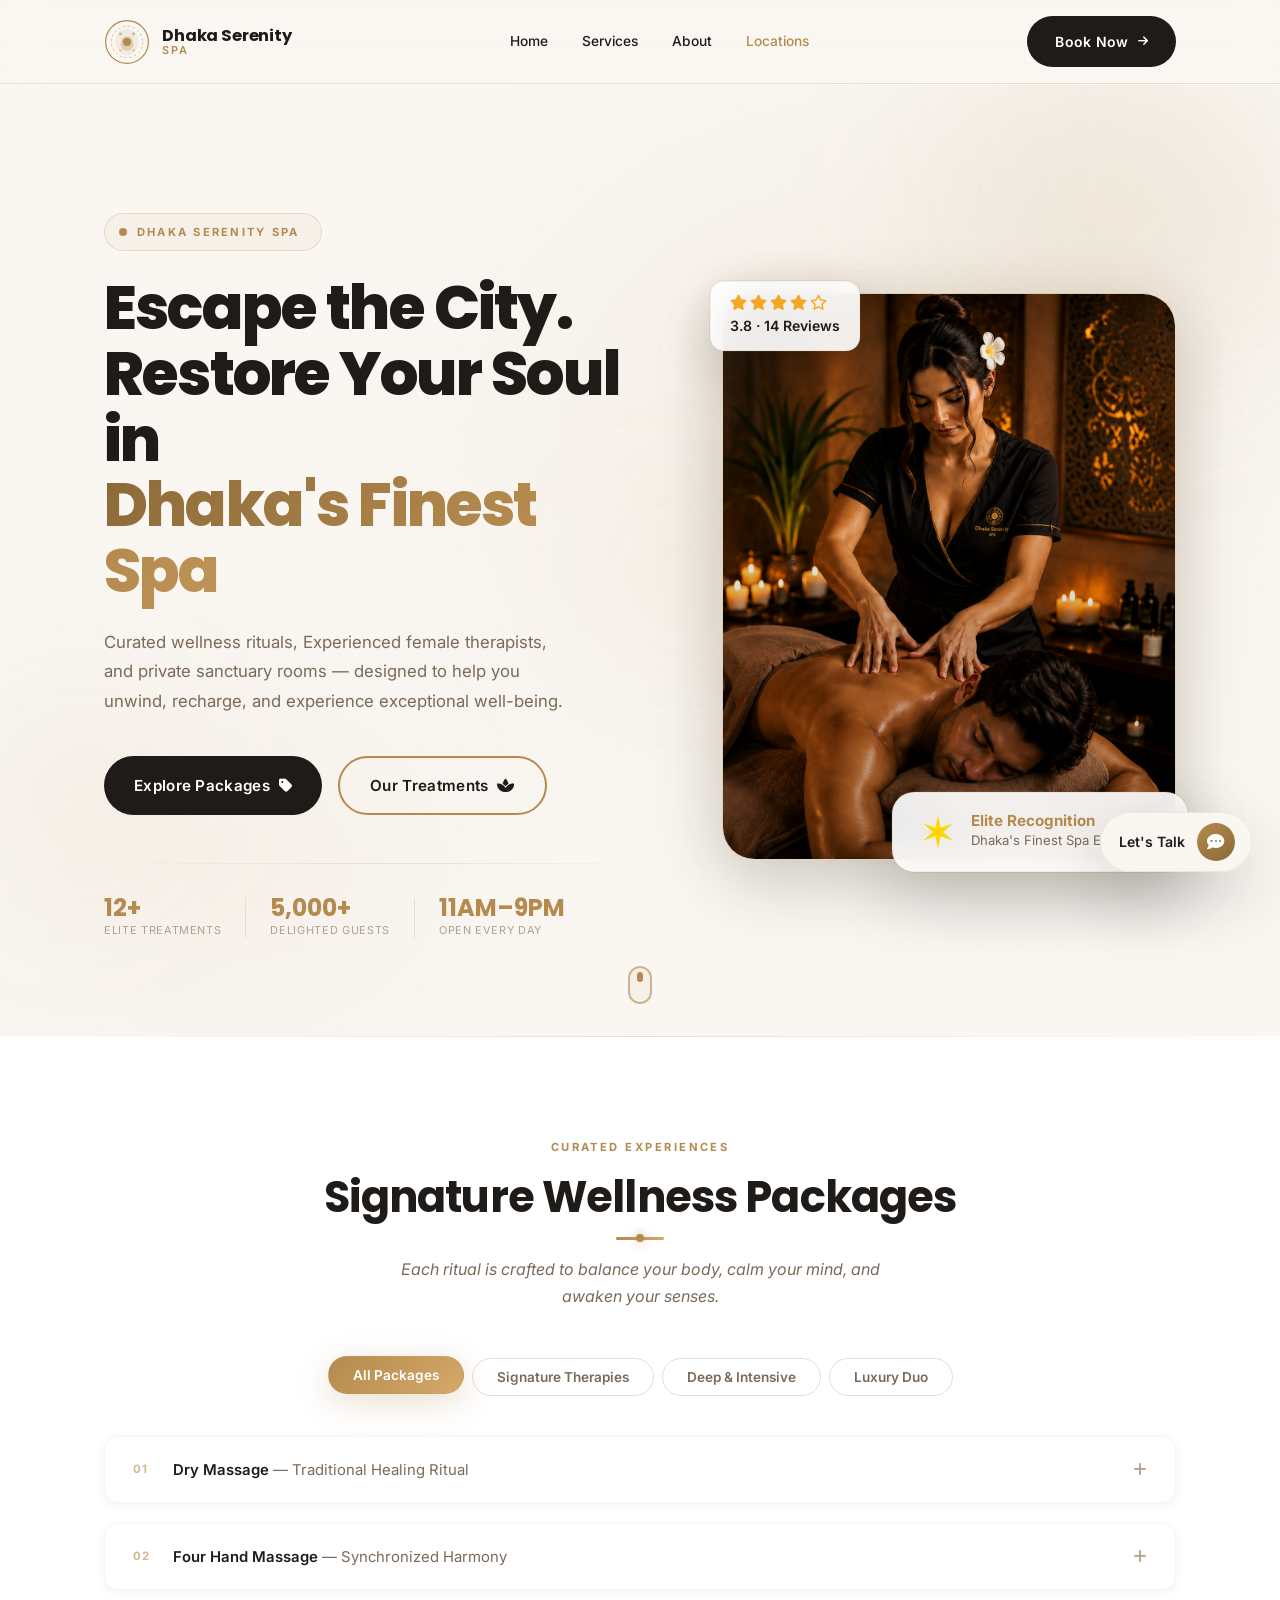
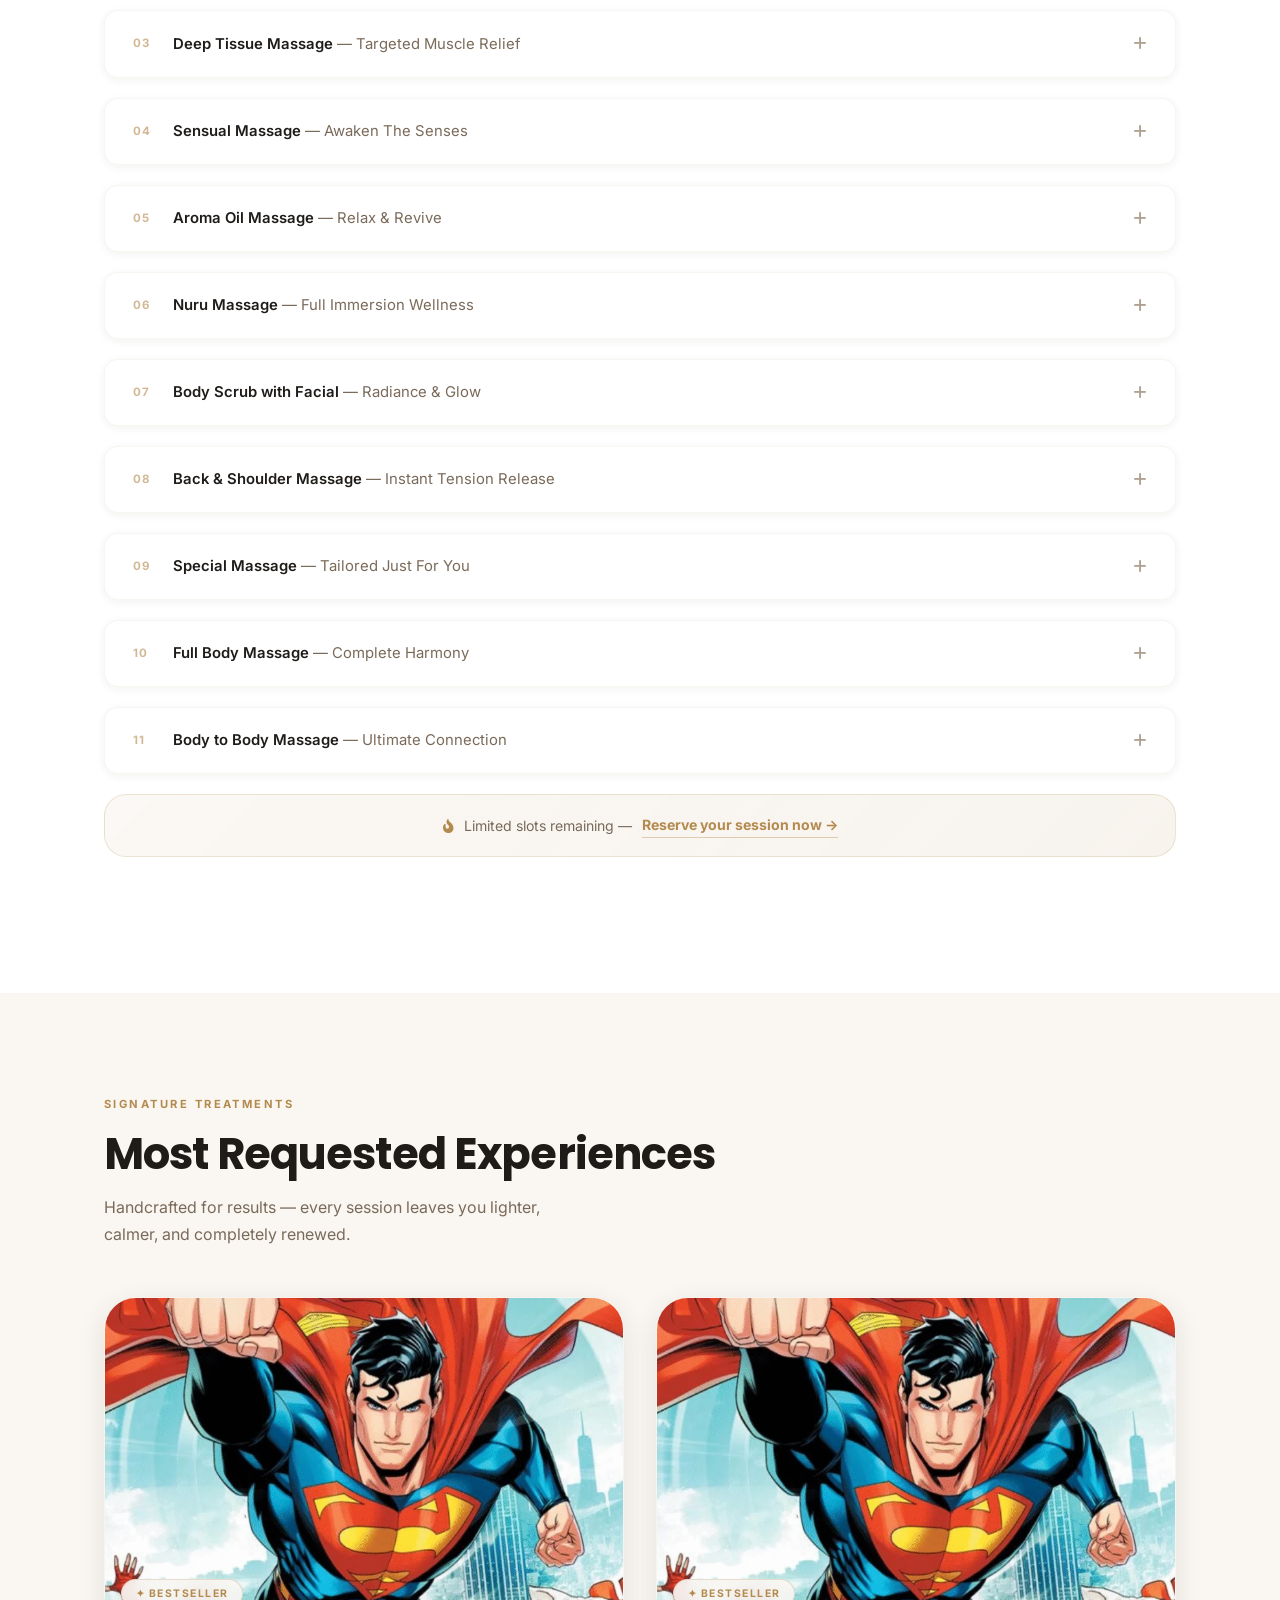
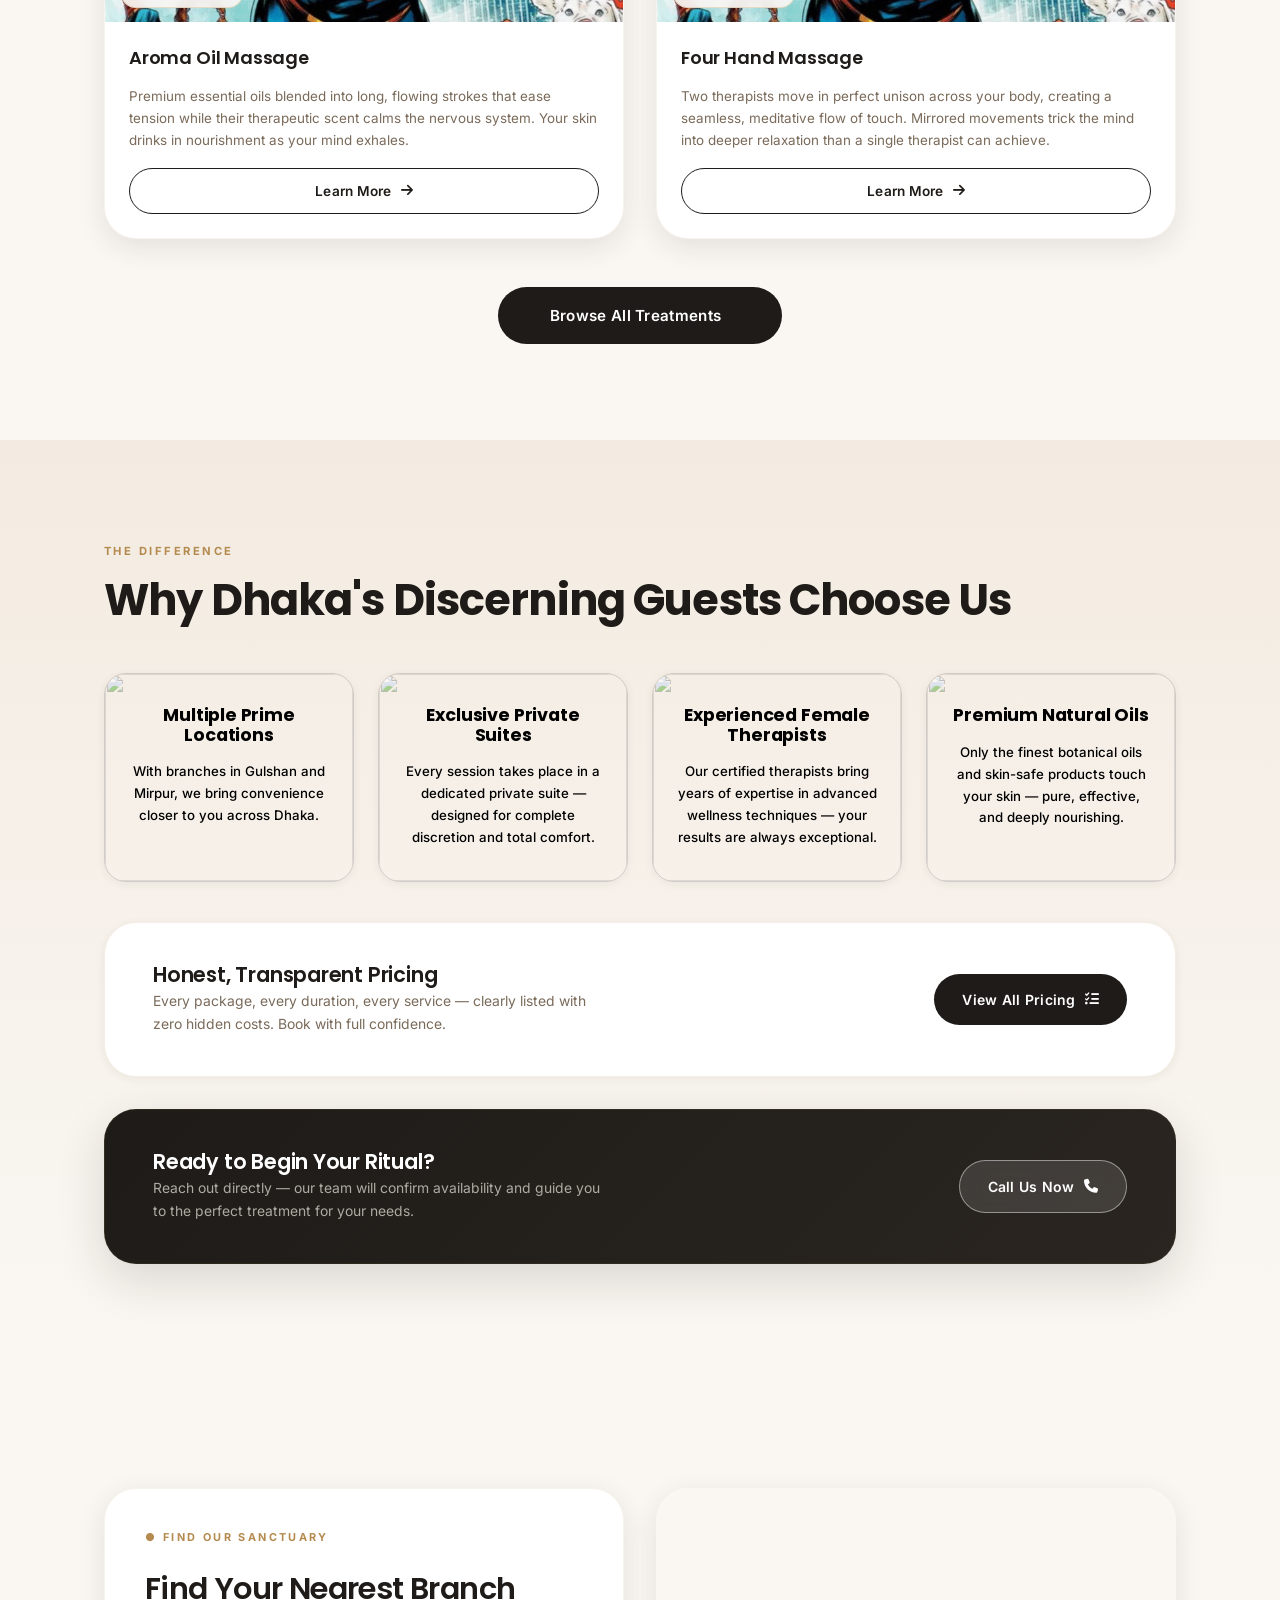
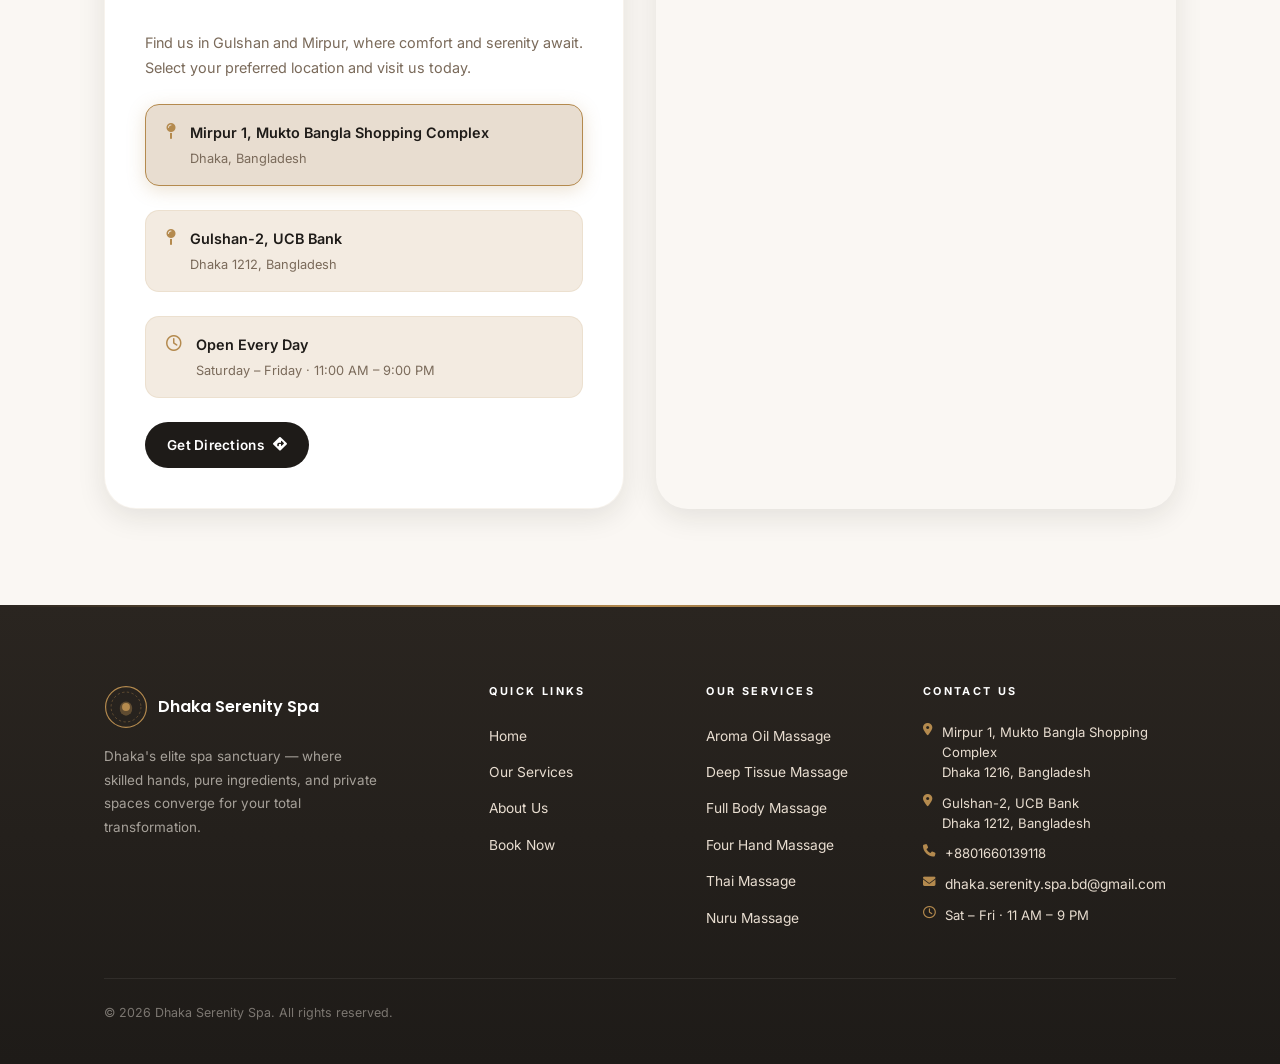
==== commit 6e8951cb: "Update index.html" ====
--- a/index.html
+++ b/index.html
@@ -507,14 +507,13 @@
         <!-- Card A: Aroma Oil Massage -->
         <div class="service-card reveal-up" style="--delay:0.25s">
           <div class="card-img-wrap">
-            <img src="home_card1.png">
+            <img src="superman.png">
             <span class="card-pill-label">✦ BESTSELLER</span>
           </div>
           <div class="card-body">
             <h3 class="card-title">Aroma Oil Massage</h3>
             <p class="card-excerpt">Premium essential oils blended into long, flowing strokes that ease tension while their therapeutic scent calms the nervous system. Your skin drinks in nourishment as your mind exhales.</p>
-            
-            <a href="services.html#aroma-oil-massage" class="btn btn-outline-dark card-btn">
+            <a href="services.html#body-scrub-with-facial" class="btn btn-outline-dark card-btn">
               <span>Learn More</span>
               <i class="fa-solid fa-arrow-right"></i>
             </a>
@@ -524,14 +523,13 @@
         <!-- Card B: Four Hand Massage -->
         <div class="service-card reveal-up" style="--delay:0.35s">
           <div class="card-img-wrap">
-            <img src="home_card2.png">
+            <img src="superman.png">
             <span class="card-pill-label">✦ BESTSELLER</span>
           </div>
           <div class="card-body">
             <h3 class="card-title">Four Hand Massage</h3>
             <p class="card-excerpt">Two therapists move in perfect unison across your body, creating a seamless, meditative flow of touch. Mirrored movements trick the mind into deeper relaxation than a single therapist can achieve.</p>
-           
-            <a href="services.html#four-hand-massage" class="btn btn-outline-dark card-btn">
+            <a href="services.html#body-to-body-massage" class="btn btn-outline-dark card-btn">
               <span>Learn More</span>
               <i class="fa-solid fa-arrow-right"></i>
             </a>
@@ -563,35 +561,26 @@
       </div>
 
       <div class="features-grid">
-
         <div class="feature-card reveal-up" style="--delay:0.15s">
-          <div class="feature-icon-wrap ">
-            <img src="locations.png">
-          </div>
-         <h4 class="feature-title">Multiple Prime Locations</h4>
-<p class="feature-body">With branches in Gulshan and Mirpur, we bring convenience closer to you across Dhaka.</p>
-        </div>
-
+          <img src="locations2.png">
+          <h4 class="feature-title">Multiple Prime Locations</h4>
+          <p class="feature-body">With branches in Gulshan and Mirpur, we bring convenience closer to you across Dhaka.</p>
+        </div>
+        
         <div class="feature-card reveal-up" style="--delay:0.25s">
-         <div class="feature-icon-wrap ">
-            <img src="suites.png">
-          </div>
+          <img src="suites2.png">
           <h4 class="feature-title">Exclusive Private Suites</h4>
           <p class="feature-body">Every session takes place in a dedicated private suite — designed for complete discretion and total comfort.</p>
         </div>
 
         <div class="feature-card reveal-up" style="--delay:0.35s">
-         <div class="feature-icon-wrap ">
-            <img src="therapist.png">
-          </div>
+          <img src="female_therapist2.png">
           <h4 class="feature-title">Experienced Female Therapists</h4>
           <p class="feature-body">Our certified therapists bring years of expertise in advanced wellness techniques — your results are always exceptional.</p>
         </div>
 
         <div class="feature-card reveal-up" style="--delay:0.45s">
-         <div class="feature-icon-wrap ">
-            <img src="oils.png">
-          </div>
+          <img src="oils2.png">
           <h4 class="feature-title">Premium Natural Oils</h4>
           <p class="feature-body">Only the finest botanical oils and skin-safe products touch your skin — pure, effective, and deeply nourishing.</p>
         </div>
--- a/styles.css
+++ b/styles.css
@@ -1486,7 +1486,7 @@
 }
 
 .feature-card {
-  background: var(--color-white);
+  background: var(-color-white);
   border-radius: var(--radius-lg);
   padding: var(--sp-4) var(--sp-3);
   display: flex;
@@ -1495,7 +1495,7 @@
   text-align: center;
   gap: var(--sp-2);
   box-shadow: var(--shadow-sm);
-  border: 1px solid rgba(180,138,78,0.08);
+  border: 1px solid rgba(0,0,0,0.15);
   transition:
     transform    0.4s var(--ease-expo),
     box-shadow   0.4s var(--ease-smooth),
@@ -1553,16 +1553,30 @@
 
 .feature-title {
   font-family: var(--font-display);
-  font-size: 0.98rem;
-  font-weight: 600;
-  color: var(--color-dark);
+  font-size: 1.1rem;
+  font-weight: 700;
+  color: black;
   letter-spacing: -0.01em;
 }
 .feature-body {
   font-family: var(--font-body);
   font-size: 0.83rem;
-  color: var(--color-text-muted);
+  color: black;
   line-height: 1.65;
+  font-weight:500;
+}
+
+.feature-card img {
+  position: absolute;
+  opacity: 0.5;
+  width: 100%;
+  height: 100%;
+  top: 0;
+  left: 0;
+  object-fit: cover;
+  
+  pointer-events: none;
+  z-index: -1;
 }
 
 /* CTA Banners */
--- a/styles.css
+++ b/styles.css
@@ -1486,7 +1486,7 @@
 }
 
 .feature-card {
-  background: var(--color-white);
+  background: var(-color-white);
   border-radius: var(--radius-lg);
   padding: var(--sp-4) var(--sp-3);
   display: flex;
@@ -1495,7 +1495,7 @@
   text-align: center;
   gap: var(--sp-2);
   box-shadow: var(--shadow-sm);
-  border: 1px solid rgba(180,138,78,0.08);
+  border: 1px solid rgba(0,0,0,0.15);
   transition:
     transform    0.4s var(--ease-expo),
     box-shadow   0.4s var(--ease-smooth),
@@ -1553,16 +1553,30 @@
 
 .feature-title {
   font-family: var(--font-display);
-  font-size: 0.98rem;
-  font-weight: 600;
-  color: var(--color-dark);
+  font-size: 1.1rem;
+  font-weight: 700;
+  color: black;
   letter-spacing: -0.01em;
 }
 .feature-body {
   font-family: var(--font-body);
   font-size: 0.83rem;
-  color: var(--color-text-muted);
+  color: black;
   line-height: 1.65;
+  font-weight:500;
+}
+
+.feature-card img {
+  position: absolute;
+  opacity: 0.5;
+  width: 100%;
+  height: 100%;
+  top: 0;
+  left: 0;
+  object-fit: cover;
+  
+  pointer-events: none;
+  z-index: -1;
 }
 
 /* CTA Banners */
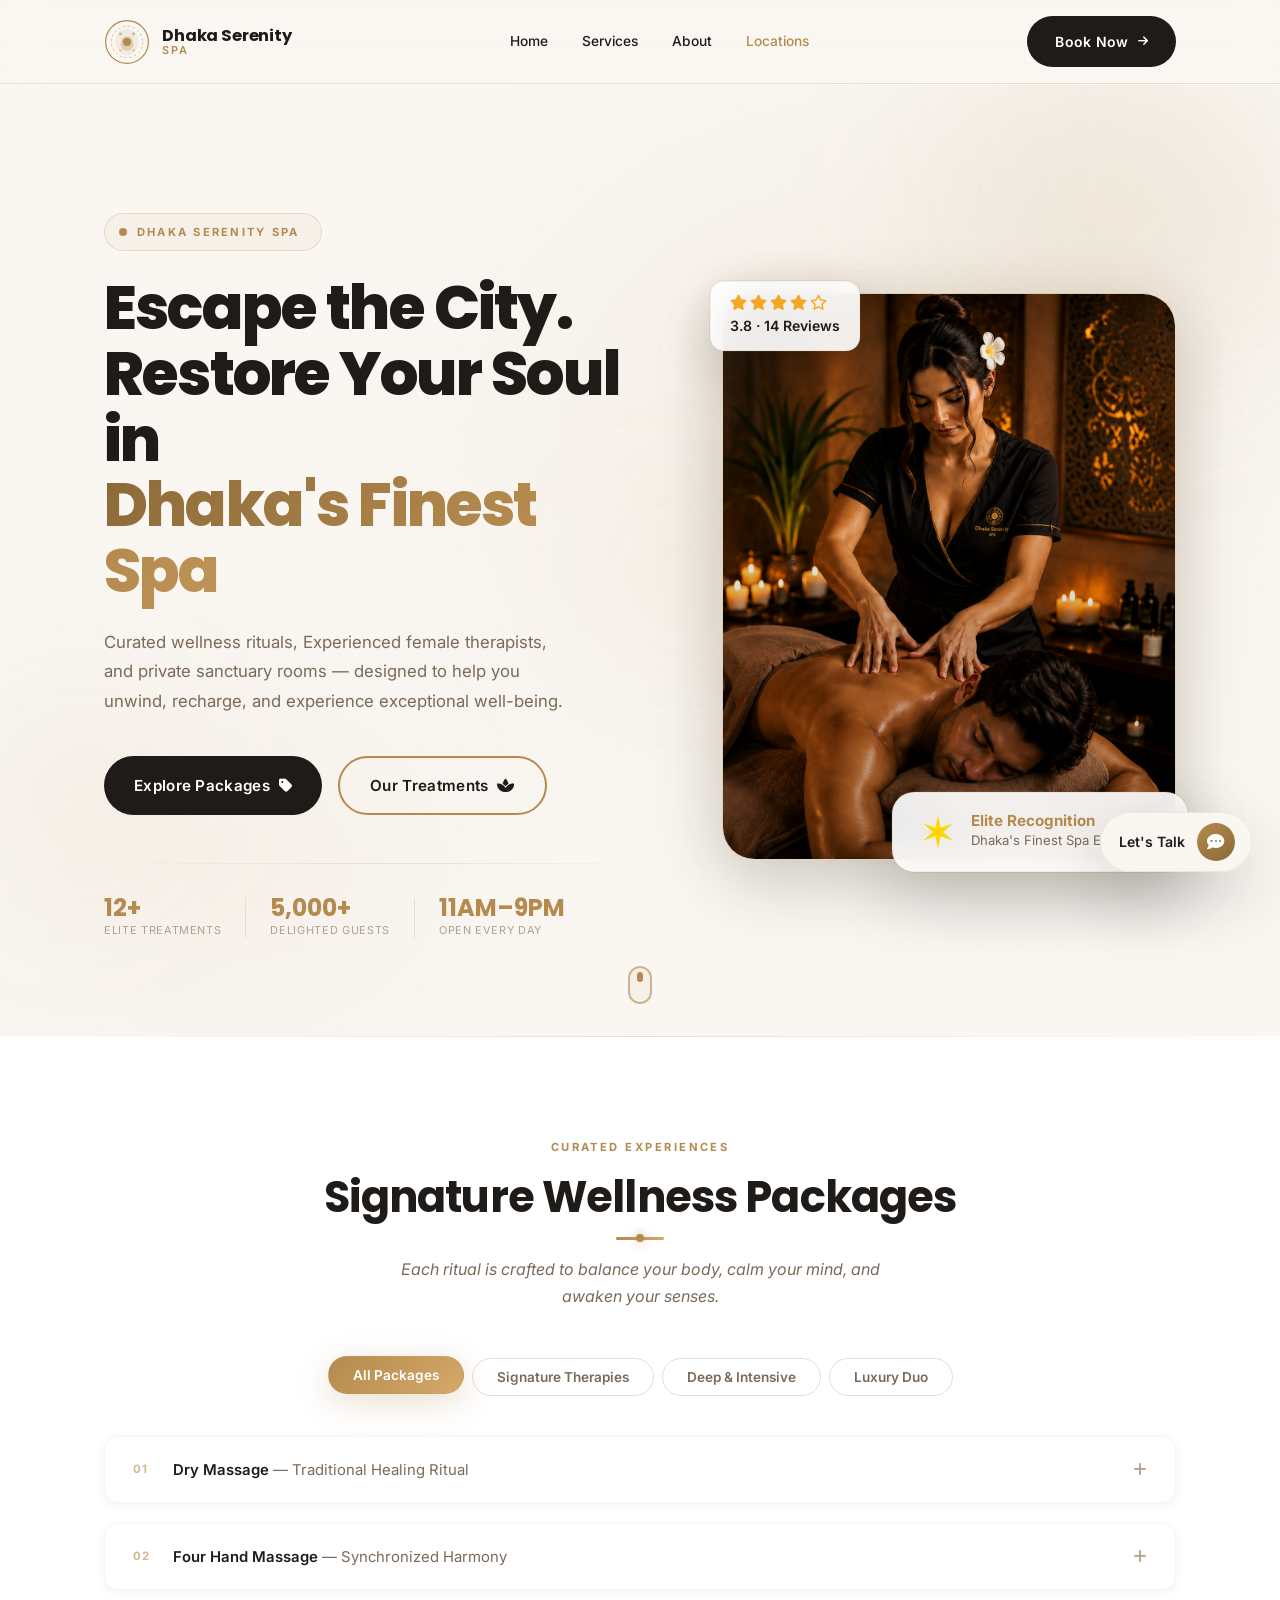
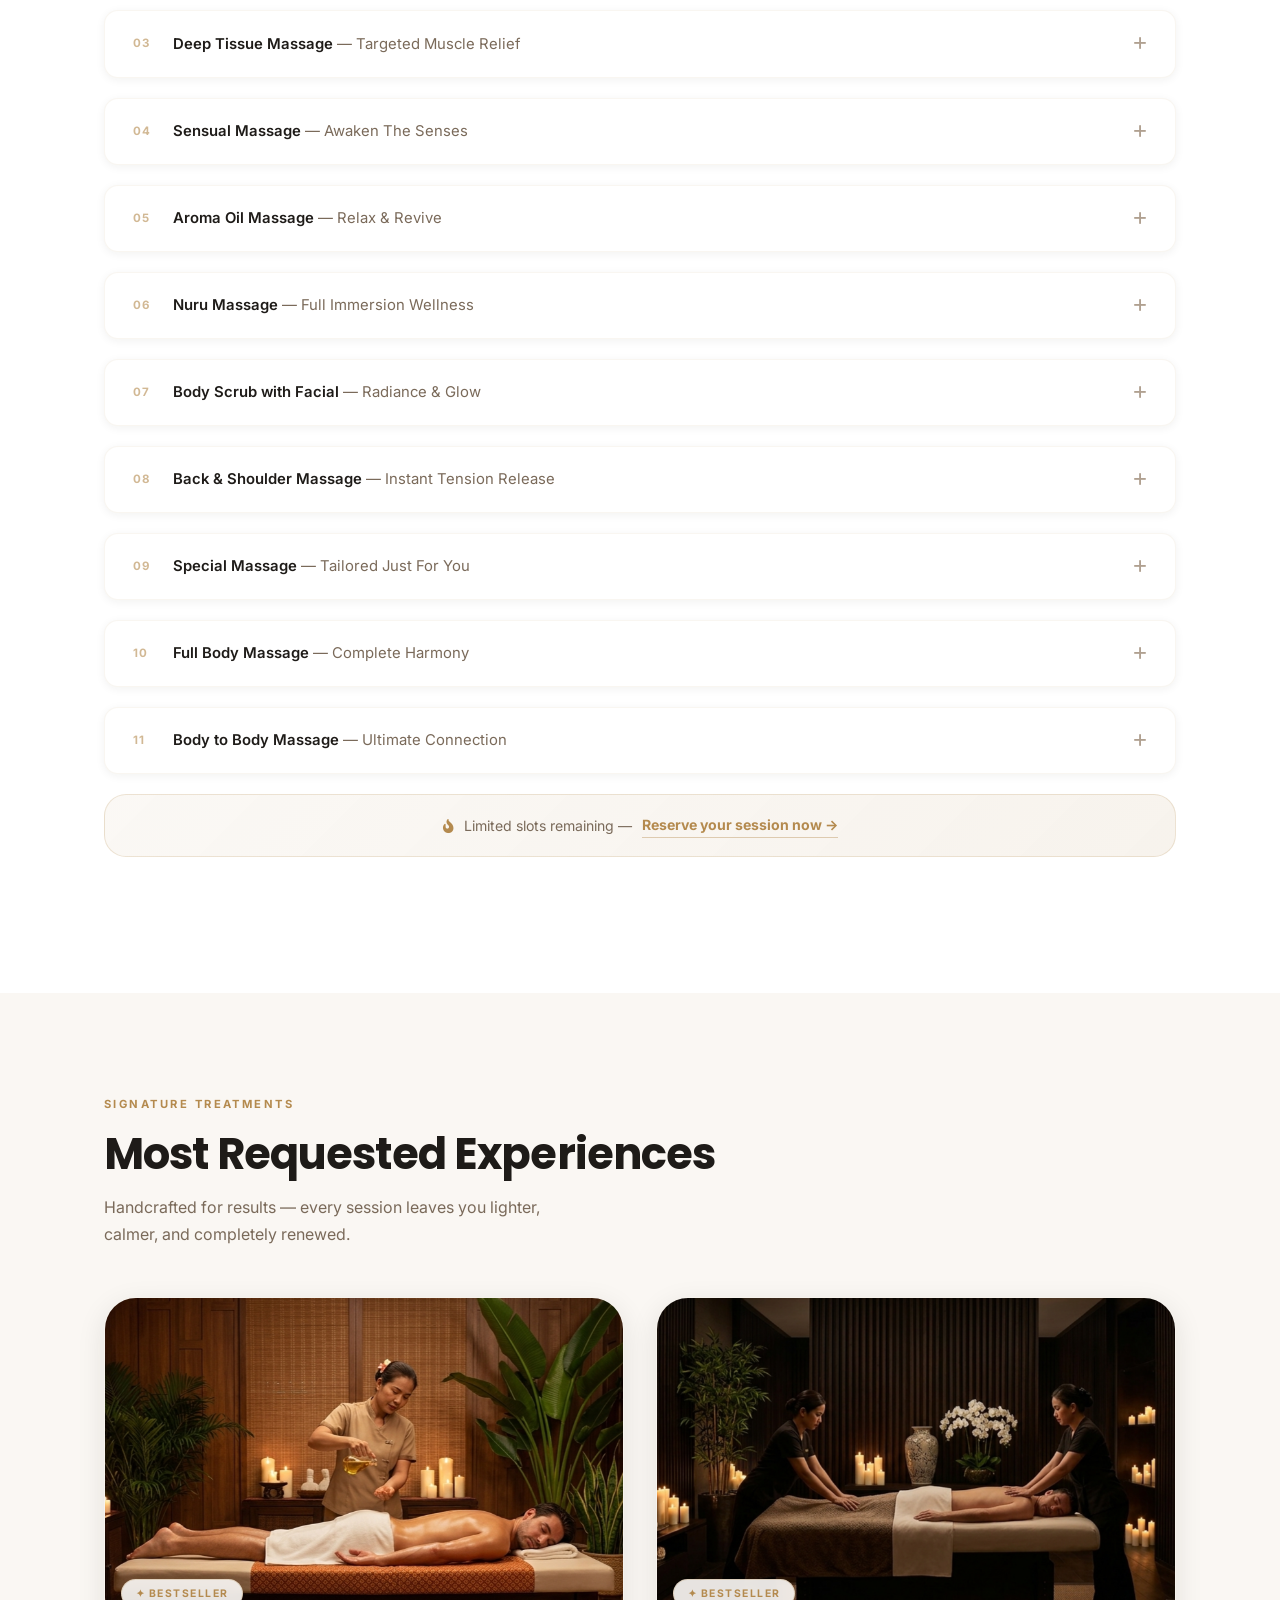
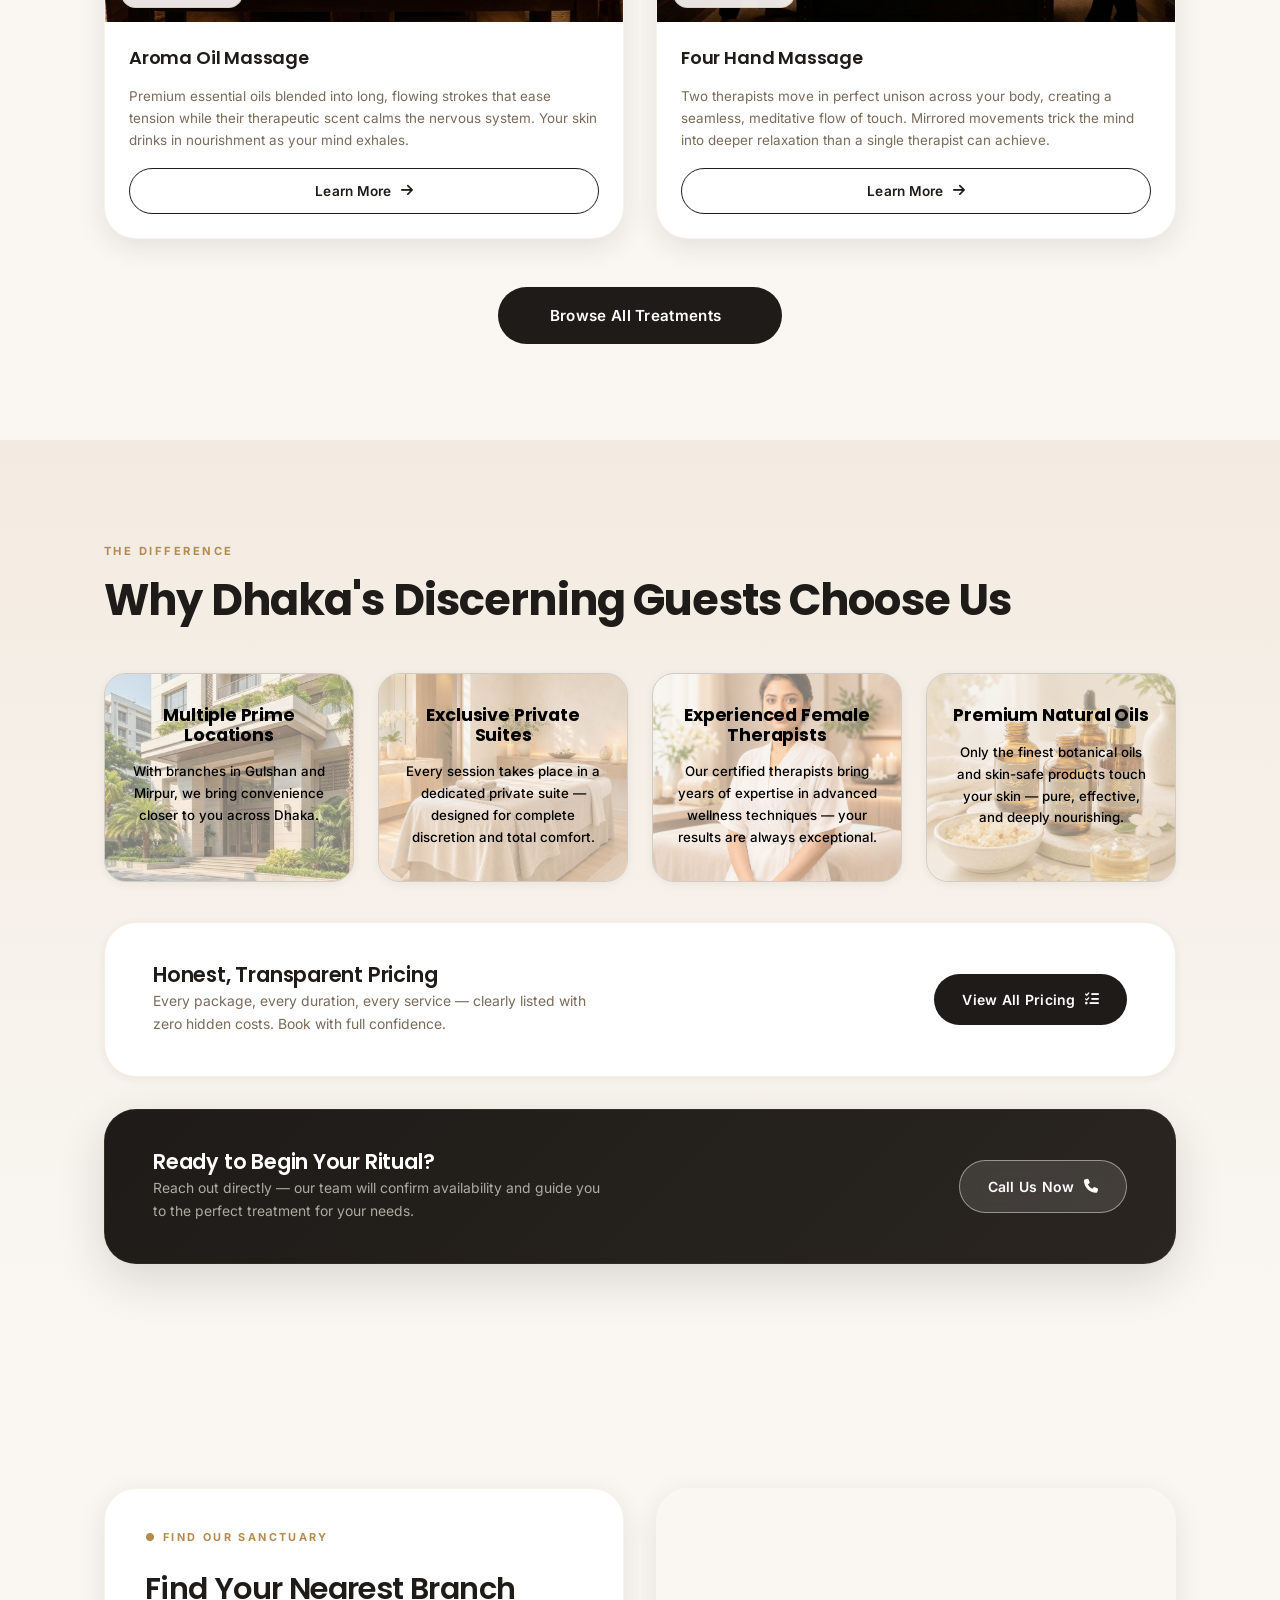
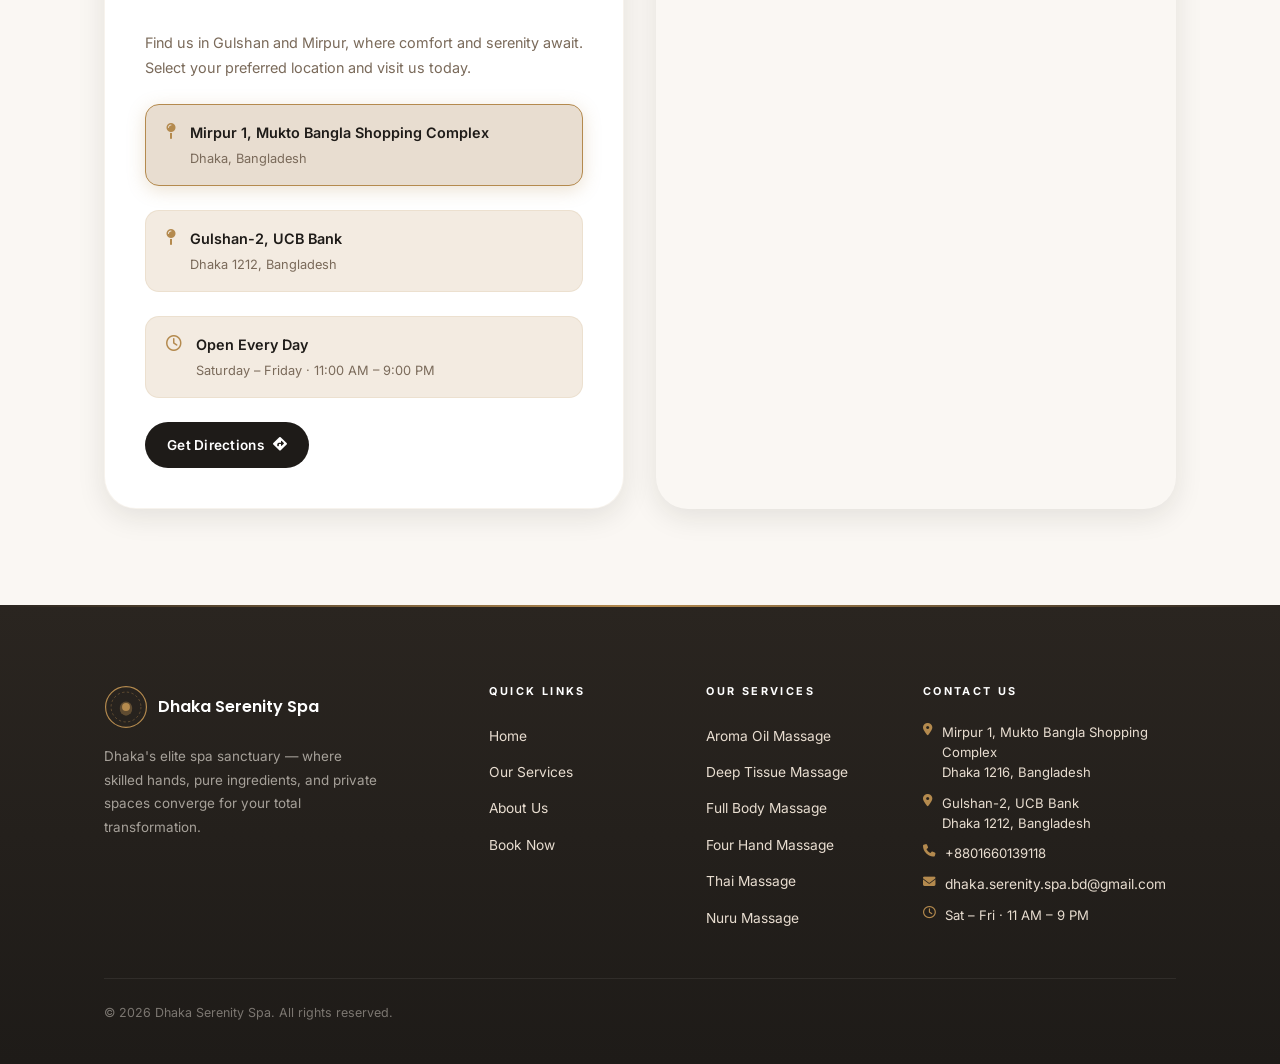
==== commit 3ddc0311: "Update index.html" ====
--- a/index.html
+++ b/index.html
@@ -504,16 +504,17 @@
 
       <div class="services-grid">
 
-        <!-- Card A: Aroma Oil Massage -->
+         <!-- Card A: Aroma Oil Massage -->
         <div class="service-card reveal-up" style="--delay:0.25s">
           <div class="card-img-wrap">
-            <img src="superman.png">
+            <img src="home_card1.png">
             <span class="card-pill-label">✦ BESTSELLER</span>
           </div>
           <div class="card-body">
             <h3 class="card-title">Aroma Oil Massage</h3>
             <p class="card-excerpt">Premium essential oils blended into long, flowing strokes that ease tension while their therapeutic scent calms the nervous system. Your skin drinks in nourishment as your mind exhales.</p>
-            <a href="services.html#body-scrub-with-facial" class="btn btn-outline-dark card-btn">
+            
+            <a href="services.html#aroma-oil-massage" class="btn btn-outline-dark card-btn">
               <span>Learn More</span>
               <i class="fa-solid fa-arrow-right"></i>
             </a>
@@ -523,13 +524,14 @@
         <!-- Card B: Four Hand Massage -->
         <div class="service-card reveal-up" style="--delay:0.35s">
           <div class="card-img-wrap">
-            <img src="superman.png">
+            <img src="home_card2.png">
             <span class="card-pill-label">✦ BESTSELLER</span>
           </div>
           <div class="card-body">
             <h3 class="card-title">Four Hand Massage</h3>
             <p class="card-excerpt">Two therapists move in perfect unison across your body, creating a seamless, meditative flow of touch. Mirrored movements trick the mind into deeper relaxation than a single therapist can achieve.</p>
-            <a href="services.html#body-to-body-massage" class="btn btn-outline-dark card-btn">
+           
+            <a href="services.html#four-hand-massage" class="btn btn-outline-dark card-btn">
               <span>Learn More</span>
               <i class="fa-solid fa-arrow-right"></i>
             </a>
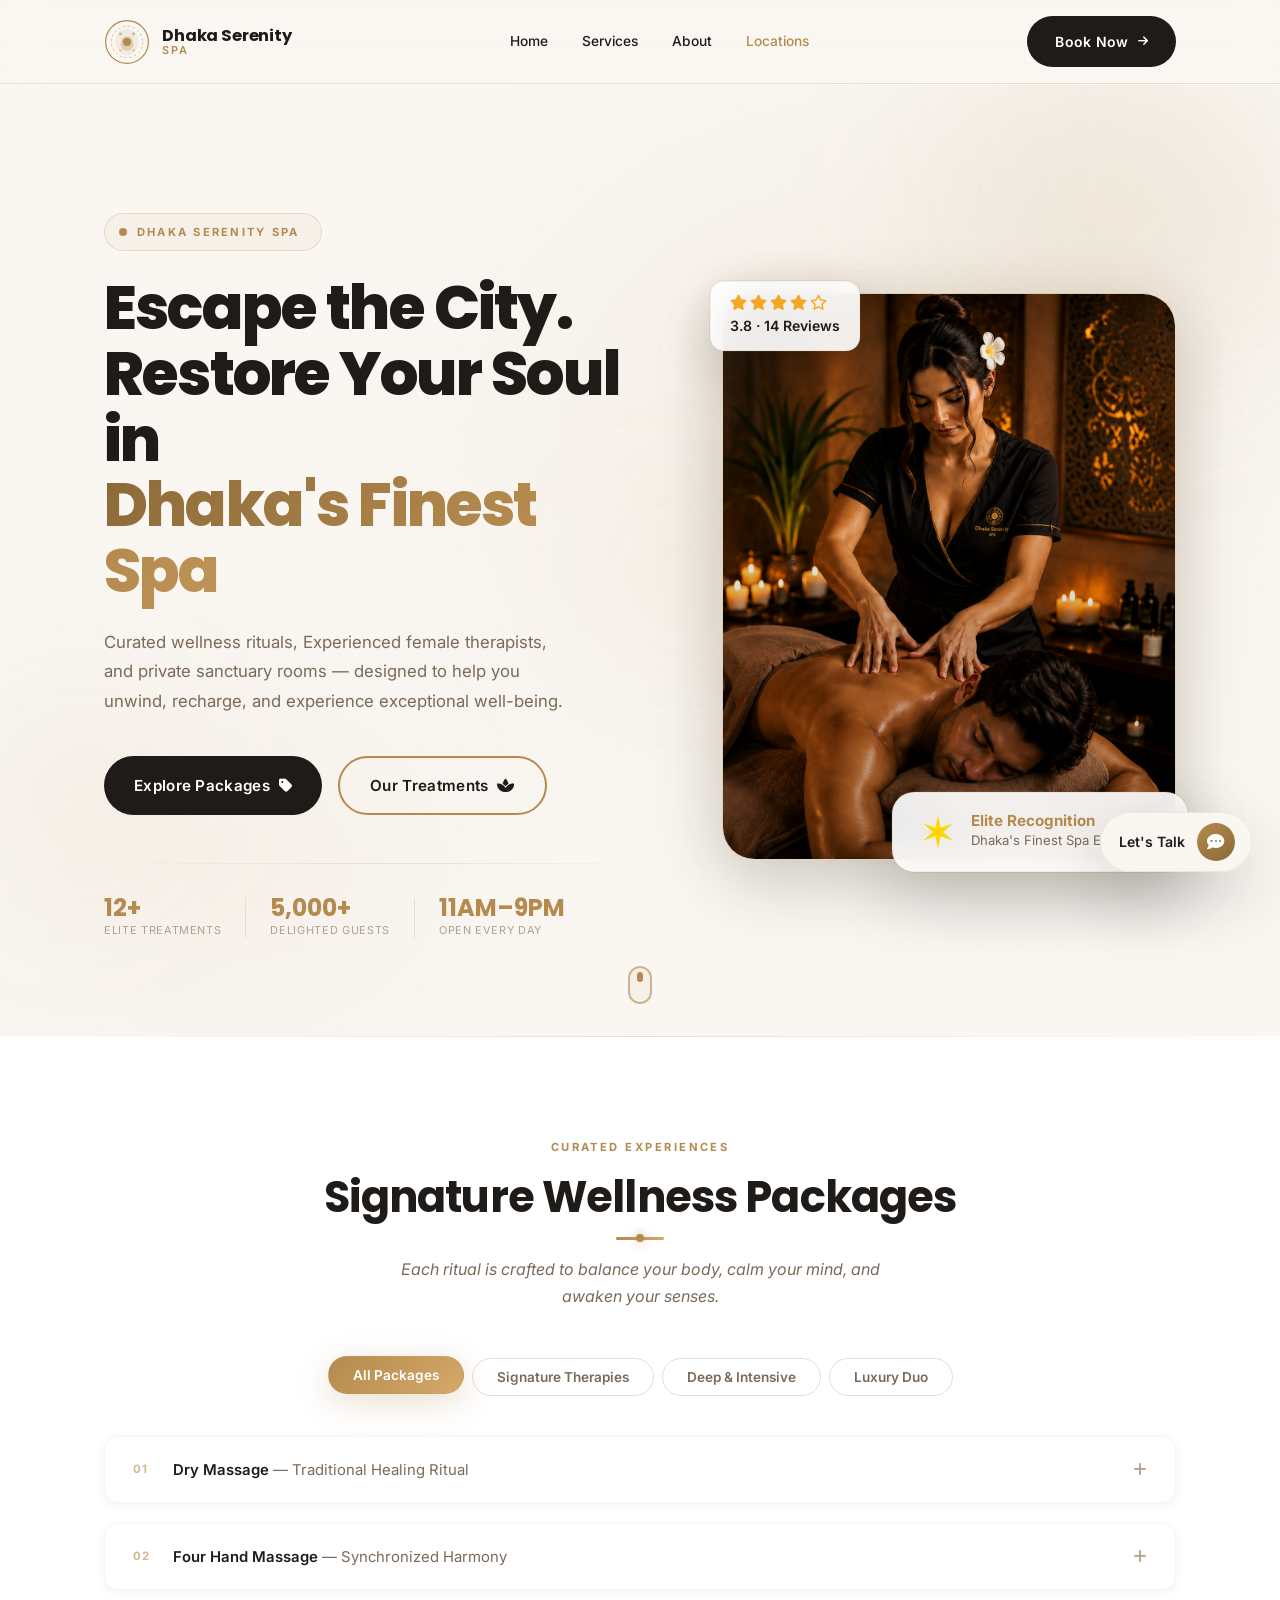
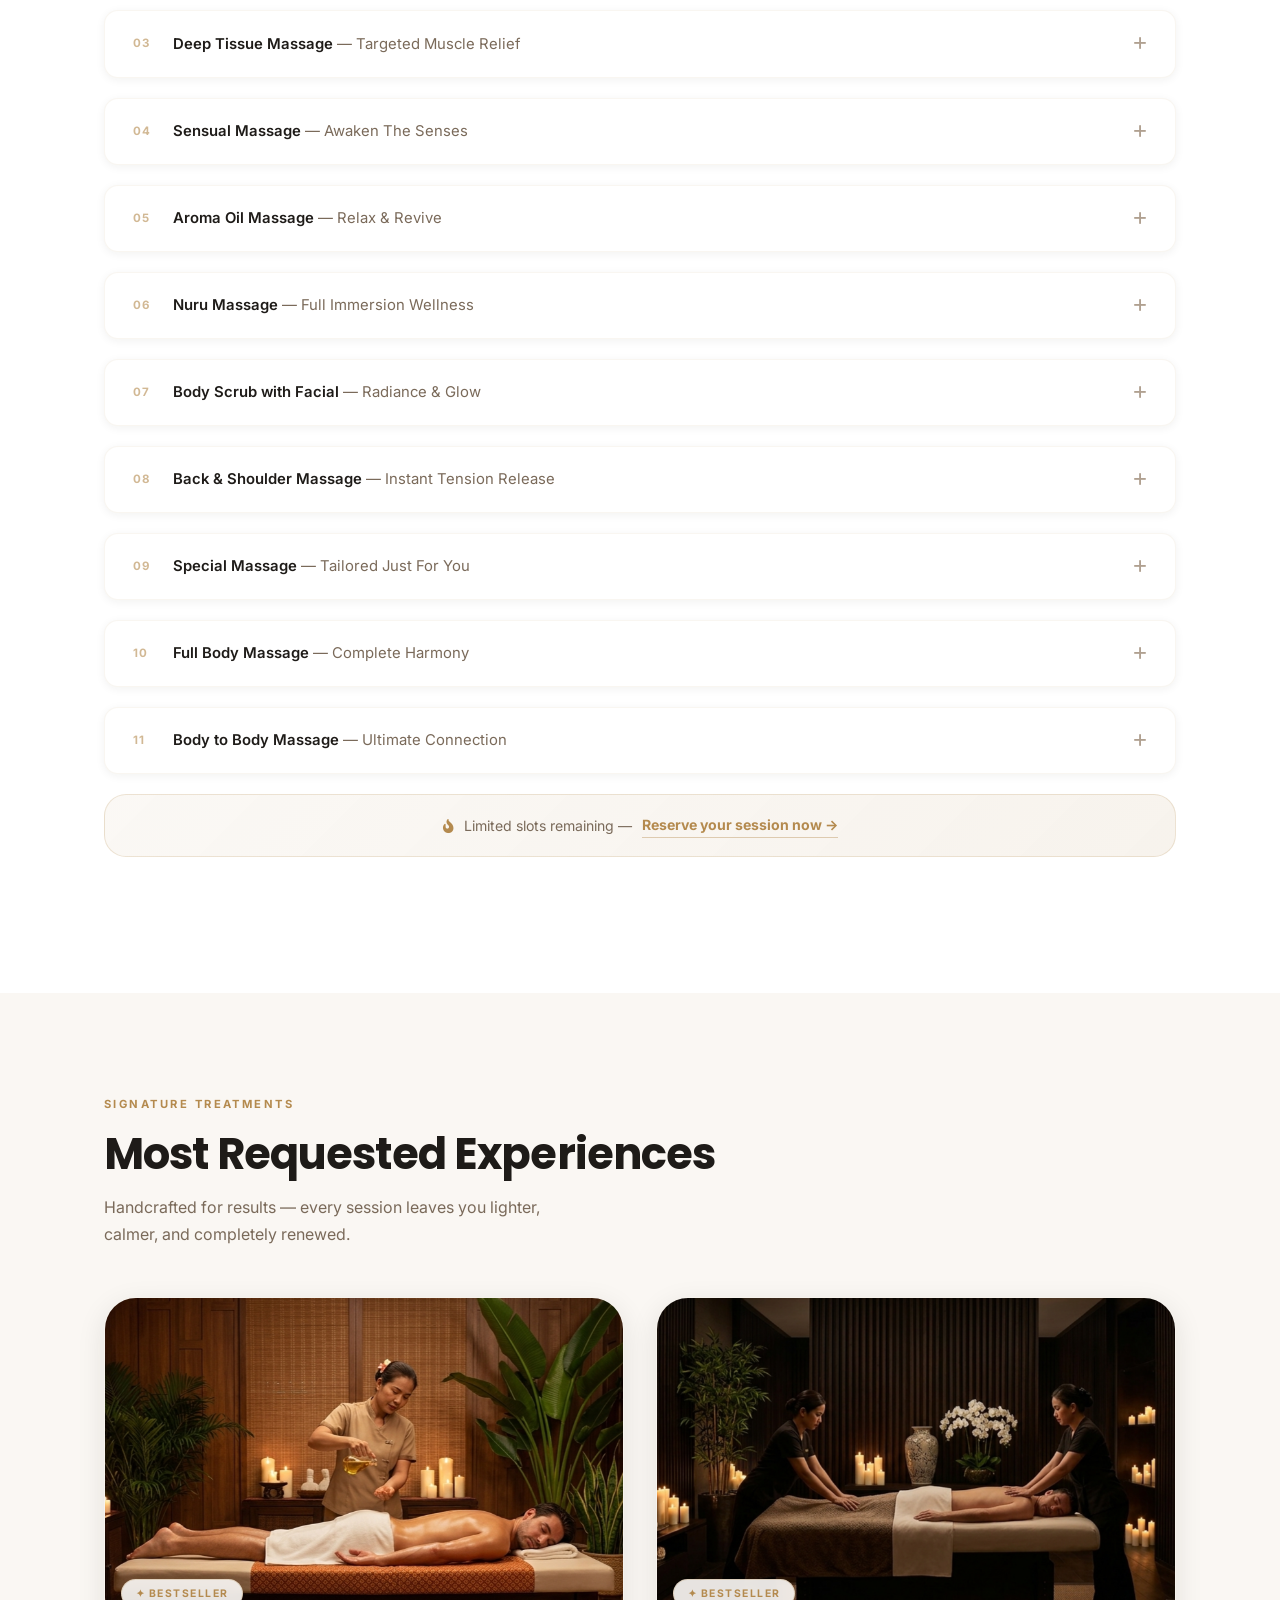
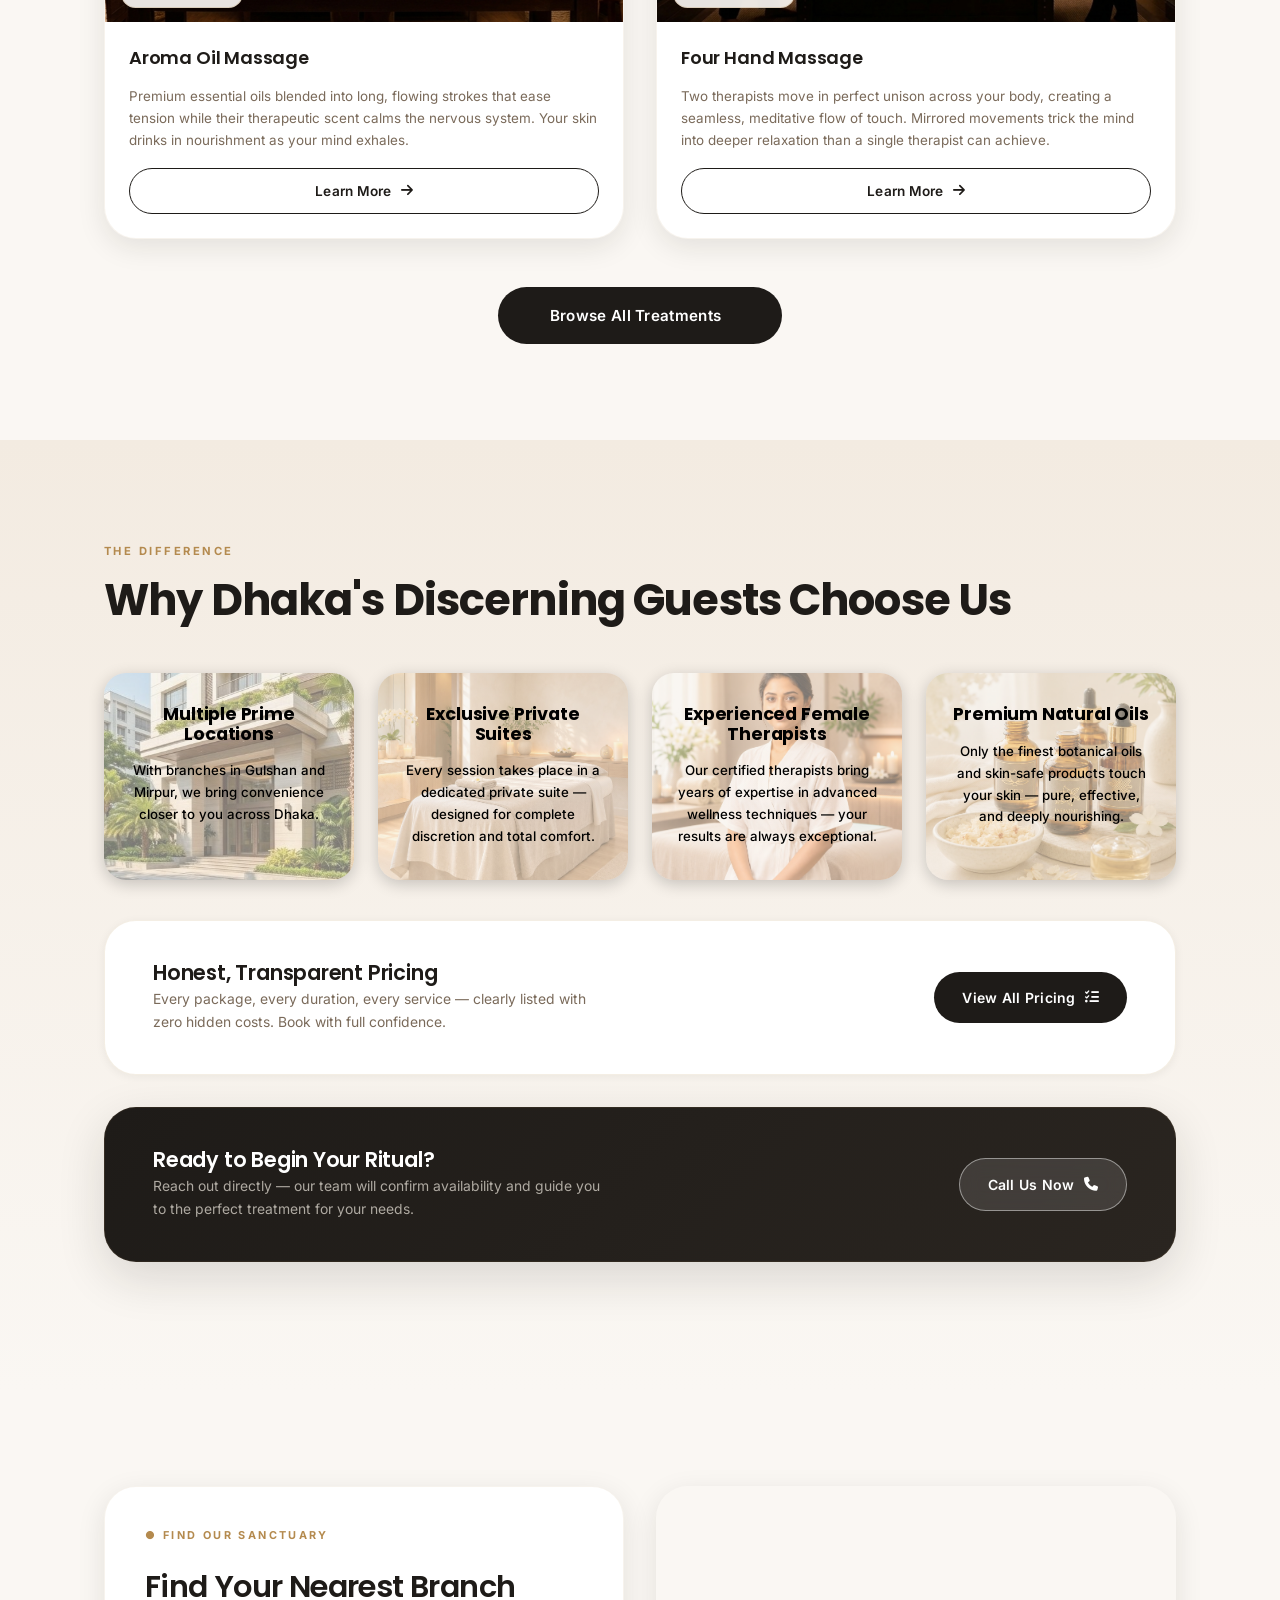
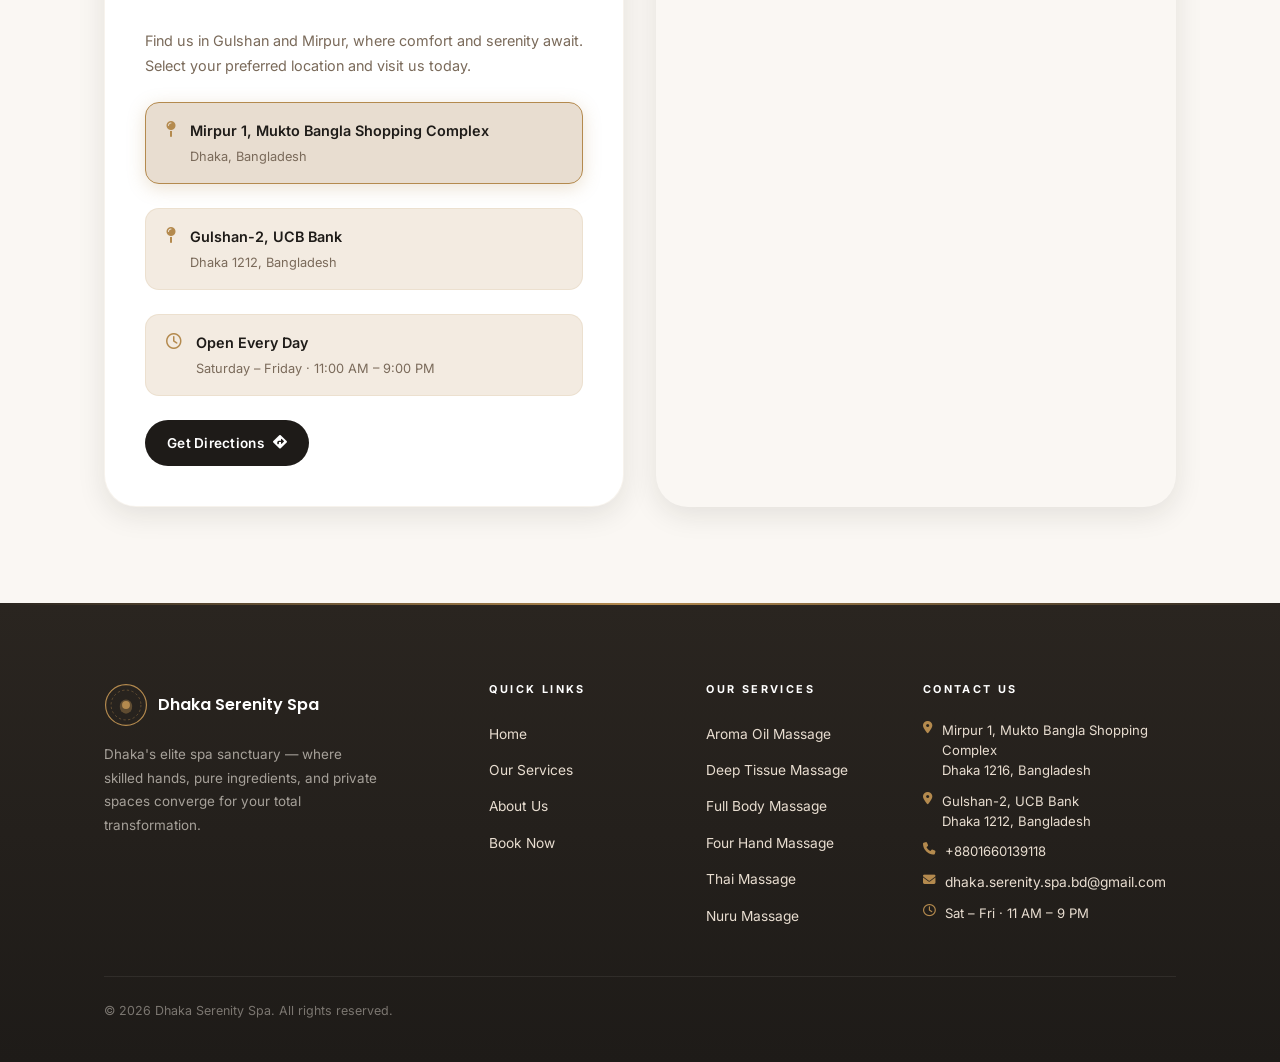
==== commit c1ee1198: "Update index.html" ====
--- a/index.html
+++ b/index.html
@@ -249,13 +249,41 @@
 <div class="accordion-content">
   <div class="acc-content-inner">
     <p class="acc-desc">Rooted in ancient healing traditions, this oil-free massage targets pressure points and applies deep rhythmic stretching to dissolve chronic tension — no oils, just skilled hands and focused technique.</p>
-    <div class="acc-prices">
-      <span class="price-pill">60 min – 6,000 Tk</span>
-      <span class="divider"></span>
-      <span class="price-pill">90 min – 9,000 Tk</span>
-      <span class="divider"></span>
-      <span class="price-pill">120 min – 11,000 Tk</span>
-    </div>
+   <div class="acc-location-grid">
+  <div class="acc-loc-box">
+    <div class="acc-loc-pill">
+      <i class="fa-solid fa-location-dot acc-loc-icon"></i>
+      <span class="acc-loc-name">GULSHAN</span>
+    </div>
+
+    <div class="acc-loc-divider"></div>
+
+    <div class="acc-prices">
+      <span class="price-pill">60 min – 6,000 Tk</span>
+      <span class="price-divider"></span>
+      <span class="price-pill">90 min – 9,000 Tk</span>
+      <span class="price-divider"></span>
+      <span class="price-pill">120 min – 11,000 Tk</span>
+    </div>
+  </div>
+
+  <div class="acc-loc-box">
+    <div class="acc-loc-pill">
+      <i class="fa-solid fa-location-dot acc-loc-icon"></i>
+      <span class="acc-loc-name">MIRPUR</span>
+    </div>
+
+    <div class="acc-loc-divider"></div>
+
+    <div class="acc-prices">
+      <span class="price-pill">60 min – 6,000 Tk</span>
+      <span class="price-divider"></span>
+      <span class="price-pill">90 min – 9,000 Tk</span>
+      <span class="price-divider"></span>
+      <span class="price-pill">120 min – 11,000 Tk</span>
+    </div>
+  </div>
+</div>
     <p class="acc-benefit">Increases flexibility & blood flow. Best for office stress.</p>
   </div>
 </div>
@@ -271,13 +299,41 @@
 <div class="accordion-content">
   <div class="acc-content-inner">
     <p class="acc-desc">Two therapists move in perfect unison across your body, creating a seamless, almost meditative flow of touch. The mirrored movements trick the mind into deeper relaxation than a single therapist can achieve.</p>
-    <div class="acc-prices">
-      <span class="price-pill">60 min – 6,000 Tk</span>
-      <span class="divider"></span>
-      <span class="price-pill">90 min – 9,000 Tk</span>
-      <span class="divider"></span>
-      <span class="price-pill">120 min – 11,000 Tk</span>
-    </div>
+   <div class="acc-location-grid">
+  <div class="acc-loc-box">
+    <div class="acc-loc-pill">
+      <i class="fa-solid fa-location-dot acc-loc-icon"></i>
+      <span class="acc-loc-name">GULSHAN</span>
+    </div>
+
+    <div class="acc-loc-divider"></div>
+
+    <div class="acc-prices">
+      <span class="price-pill">60 min – 6,000 Tk</span>
+      <span class="price-divider"></span>
+      <span class="price-pill">90 min – 9,000 Tk</span>
+      <span class="price-divider"></span>
+      <span class="price-pill">120 min – 11,000 Tk</span>
+    </div>
+  </div>
+
+  <div class="acc-loc-box">
+    <div class="acc-loc-pill">
+      <i class="fa-solid fa-location-dot acc-loc-icon"></i>
+      <span class="acc-loc-name">MIRPUR</span>
+    </div>
+
+    <div class="acc-loc-divider"></div>
+
+    <div class="acc-prices">
+      <span class="price-pill">60 min – 6,000 Tk</span>
+      <span class="price-divider"></span>
+      <span class="price-pill">90 min – 9,000 Tk</span>
+      <span class="price-divider"></span>
+      <span class="price-pill">120 min – 11,000 Tk</span>
+    </div>
+  </div>
+</div>
     <p class="acc-benefit">Deeply sedating. Ideal for anxiety & mental fatigue.</p>
   </div>
 </div>
@@ -293,13 +349,41 @@
 <div class="accordion-content">
   <div class="acc-content-inner">
     <p class="acc-desc">Slow, deliberate strokes reach beneath the superficial muscles to break down adhesions and knots in the connective tissue. Designed for those carrying long-term muscular strain or recovering from physical overuse.</p>
-    <div class="acc-prices">
-      <span class="price-pill">60 min – 6,000 Tk</span>
-      <span class="divider"></span>
-      <span class="price-pill">90 min – 9,000 Tk</span>
-      <span class="divider"></span>
-      <span class="price-pill">120 min – 11,000 Tk</span>
-    </div>
+   <div class="acc-location-grid">
+  <div class="acc-loc-box">
+    <div class="acc-loc-pill">
+      <i class="fa-solid fa-location-dot acc-loc-icon"></i>
+      <span class="acc-loc-name">GULSHAN</span>
+    </div>
+
+    <div class="acc-loc-divider"></div>
+
+    <div class="acc-prices">
+      <span class="price-pill">60 min – 6,000 Tk</span>
+      <span class="price-divider"></span>
+      <span class="price-pill">90 min – 9,000 Tk</span>
+      <span class="price-divider"></span>
+      <span class="price-pill">120 min – 11,000 Tk</span>
+    </div>
+  </div>
+
+  <div class="acc-loc-box">
+    <div class="acc-loc-pill">
+      <i class="fa-solid fa-location-dot acc-loc-icon"></i>
+      <span class="acc-loc-name">MIRPUR</span>
+    </div>
+
+    <div class="acc-loc-divider"></div>
+
+    <div class="acc-prices">
+      <span class="price-pill">60 min – 6,000 Tk</span>
+      <span class="price-divider"></span>
+      <span class="price-pill">90 min – 9,000 Tk</span>
+      <span class="price-divider"></span>
+      <span class="price-pill">120 min – 11,000 Tk</span>
+    </div>
+  </div>
+</div>
     <p class="acc-benefit">Relieves chronic pain & stiffness. Best post-workout recovery.</p>
   </div>
 </div>
@@ -315,13 +399,41 @@
 <div class="accordion-content">
   <div class="acc-content-inner">
     <p class="acc-desc">A slow, exploratory full-body experience designed to heighten bodily awareness and dissolve inhibition. Gentle feather strokes and deliberate touch work together to awaken every nerve ending and restore sensory connection.</p>
-    <div class="acc-prices">
-      <span class="price-pill">60 min – 6,000 Tk</span>
-      <span class="divider"></span>
-      <span class="price-pill">90 min – 9,000 Tk</span>
-      <span class="divider"></span>
-      <span class="price-pill">120 min – 11,000 Tk</span>
-    </div>
+   <div class="acc-location-grid">
+  <div class="acc-loc-box">
+    <div class="acc-loc-pill">
+      <i class="fa-solid fa-location-dot acc-loc-icon"></i>
+      <span class="acc-loc-name">GULSHAN</span>
+    </div>
+
+    <div class="acc-loc-divider"></div>
+
+    <div class="acc-prices">
+      <span class="price-pill">60 min – 6,000 Tk</span>
+      <span class="price-divider"></span>
+      <span class="price-pill">90 min – 9,000 Tk</span>
+      <span class="price-divider"></span>
+      <span class="price-pill">120 min – 11,000 Tk</span>
+    </div>
+  </div>
+
+  <div class="acc-loc-box">
+    <div class="acc-loc-pill">
+      <i class="fa-solid fa-location-dot acc-loc-icon"></i>
+      <span class="acc-loc-name">MIRPUR</span>
+    </div>
+
+    <div class="acc-loc-divider"></div>
+
+    <div class="acc-prices">
+      <span class="price-pill">60 min – 6,000 Tk</span>
+      <span class="price-divider"></span>
+      <span class="price-pill">90 min – 9,000 Tk</span>
+      <span class="price-divider"></span>
+      <span class="price-pill">120 min – 11,000 Tk</span>
+    </div>
+  </div>
+</div>
     <p class="acc-benefit">Restores mind-body connection. Perfect for deep personal unwinding.</p>
   </div>
 </div>
@@ -337,13 +449,41 @@
 <div class="accordion-content">
   <div class="acc-content-inner">
     <p class="acc-desc">Premium essential oils — chosen to match your mood and needs — are blended into long, flowing strokes that ease tension while their therapeutic scent calms the nervous system. Your skin drinks in nourishment as your mind exhales.</p>
-    <div class="acc-prices">
-      <span class="price-pill">60 min – 6,000 Tk</span>
-      <span class="divider"></span>
-      <span class="price-pill">90 min – 9,000 Tk</span>
-      <span class="divider"></span>
-      <span class="price-pill">120 min – 11,000 Tk</span>
-    </div>
+    <div class="acc-location-grid">
+  <div class="acc-loc-box">
+    <div class="acc-loc-pill">
+      <i class="fa-solid fa-location-dot acc-loc-icon"></i>
+      <span class="acc-loc-name">GULSHAN</span>
+    </div>
+
+    <div class="acc-loc-divider"></div>
+
+    <div class="acc-prices">
+      <span class="price-pill">60 min – 6,000 Tk</span>
+      <span class="price-divider"></span>
+      <span class="price-pill">90 min – 9,000 Tk</span>
+      <span class="price-divider"></span>
+      <span class="price-pill">120 min – 11,000 Tk</span>
+    </div>
+  </div>
+
+  <div class="acc-loc-box">
+    <div class="acc-loc-pill">
+      <i class="fa-solid fa-location-dot acc-loc-icon"></i>
+      <span class="acc-loc-name">MIRPUR</span>
+    </div>
+
+    <div class="acc-loc-divider"></div>
+
+    <div class="acc-prices">
+      <span class="price-pill">60 min – 6,000 Tk</span>
+      <span class="price-divider"></span>
+      <span class="price-pill">90 min – 9,000 Tk</span>
+      <span class="price-divider"></span>
+      <span class="price-pill">120 min – 11,000 Tk</span>
+    </div>
+  </div>
+</div>
     <p class="acc-benefit">Nourishes skin & calms nerves. Great for sleep improvement.</p>
   </div>
 </div>
@@ -359,13 +499,41 @@
 <div class="accordion-content">
   <div class="acc-content-inner">
     <p class="acc-desc">Originating in Japan, this full-body immersion technique uses a warm, ultra-slick nuru gel derived from seaweed. The frictionless gliding motions cover every muscle group for a profoundly deep release that conventional massage cannot replicate.</p>
-    <div class="acc-prices">
-      <span class="price-pill">60 min – 6,000 Tk</span>
-      <span class="divider"></span>
-      <span class="price-pill">90 min – 9,000 Tk</span>
-      <span class="divider"></span>
-      <span class="price-pill">120 min – 11,000 Tk</span>
-    </div>
+   <div class="acc-location-grid">
+  <div class="acc-loc-box">
+    <div class="acc-loc-pill">
+      <i class="fa-solid fa-location-dot acc-loc-icon"></i>
+      <span class="acc-loc-name">GULSHAN</span>
+    </div>
+
+    <div class="acc-loc-divider"></div>
+
+    <div class="acc-prices">
+      <span class="price-pill">60 min – 6,000 Tk</span>
+      <span class="price-divider"></span>
+      <span class="price-pill">90 min – 9,000 Tk</span>
+      <span class="price-divider"></span>
+      <span class="price-pill">120 min – 11,000 Tk</span>
+    </div>
+  </div>
+
+  <div class="acc-loc-box">
+    <div class="acc-loc-pill">
+      <i class="fa-solid fa-location-dot acc-loc-icon"></i>
+      <span class="acc-loc-name">MIRPUR</span>
+    </div>
+
+    <div class="acc-loc-divider"></div>
+
+    <div class="acc-prices">
+      <span class="price-pill">60 min – 6,000 Tk</span>
+      <span class="price-divider"></span>
+      <span class="price-pill">90 min – 9,000 Tk</span>
+      <span class="price-divider"></span>
+      <span class="price-pill">120 min – 11,000 Tk</span>
+    </div>
+  </div>
+</div>
     <p class="acc-benefit">Full-body tension release. Unique sensory experience.</p>
   </div>
 </div>
@@ -381,13 +549,41 @@
 <div class="accordion-content">
   <div class="acc-content-inner">
     <p class="acc-desc">A dual-action treatment that exfoliates the entire body with a fine mineral scrub to reveal fresh, luminous skin — then pairs it with a targeted facial cleanse and hydration ritual, leaving face and body glowing in unison.</p>
-    <div class="acc-prices">
-      <span class="price-pill">60 min – 6,000 Tk</span>
-      <span class="divider"></span>
-      <span class="price-pill">90 min – 9,000 Tk</span>
-      <span class="divider"></span>
-      <span class="price-pill">120 min – 11,000 Tk</span>
-    </div>
+   <div class="acc-location-grid">
+  <div class="acc-loc-box">
+    <div class="acc-loc-pill">
+      <i class="fa-solid fa-location-dot acc-loc-icon"></i>
+      <span class="acc-loc-name">GULSHAN</span>
+    </div>
+
+    <div class="acc-loc-divider"></div>
+
+    <div class="acc-prices">
+      <span class="price-pill">60 min – 6,000 Tk</span>
+      <span class="price-divider"></span>
+      <span class="price-pill">90 min – 9,000 Tk</span>
+      <span class="price-divider"></span>
+      <span class="price-pill">120 min – 11,000 Tk</span>
+    </div>
+  </div>
+
+  <div class="acc-loc-box">
+    <div class="acc-loc-pill">
+      <i class="fa-solid fa-location-dot acc-loc-icon"></i>
+      <span class="acc-loc-name">MIRPUR</span>
+    </div>
+
+    <div class="acc-loc-divider"></div>
+
+    <div class="acc-prices">
+      <span class="price-pill">60 min – 6,000 Tk</span>
+      <span class="price-divider"></span>
+      <span class="price-pill">90 min – 9,000 Tk</span>
+      <span class="price-divider"></span>
+      <span class="price-pill">120 min – 11,000 Tk</span>
+    </div>
+  </div>
+</div>
     <p class="acc-benefit">Removes dead skin & brightens complexion. Ideal pre-event treatment.</p>
   </div>
 </div>
@@ -403,13 +599,41 @@
 <div class="accordion-content">
   <div class="acc-content-inner">
     <p class="acc-desc">A focused, high-impact session targeting the two areas that bear the most daily strain — the upper back and shoulder girdle. Therapists use firm kneading and cross-fiber friction to break up knots and restore range of motion fast.</p>
-    <div class="acc-prices">
-      <span class="price-pill">60 min – 6,000 Tk</span>
-      <span class="divider"></span>
-      <span class="price-pill">90 min – 9,000 Tk</span>
-      <span class="divider"></span>
-      <span class="price-pill">120 min – 11,000 Tk</span>
-    </div>
+   <div class="acc-location-grid">
+  <div class="acc-loc-box">
+    <div class="acc-loc-pill">
+      <i class="fa-solid fa-location-dot acc-loc-icon"></i>
+      <span class="acc-loc-name">GULSHAN</span>
+    </div>
+
+    <div class="acc-loc-divider"></div>
+
+    <div class="acc-prices">
+      <span class="price-pill">60 min – 6,000 Tk</span>
+      <span class="price-divider"></span>
+      <span class="price-pill">90 min – 9,000 Tk</span>
+      <span class="price-divider"></span>
+      <span class="price-pill">120 min – 11,000 Tk</span>
+    </div>
+  </div>
+
+  <div class="acc-loc-box">
+    <div class="acc-loc-pill">
+      <i class="fa-solid fa-location-dot acc-loc-icon"></i>
+      <span class="acc-loc-name">MIRPUR</span>
+    </div>
+
+    <div class="acc-loc-divider"></div>
+
+    <div class="acc-prices">
+      <span class="price-pill">60 min – 6,000 Tk</span>
+      <span class="price-divider"></span>
+      <span class="price-pill">90 min – 9,000 Tk</span>
+      <span class="price-divider"></span>
+      <span class="price-pill">120 min – 11,000 Tk</span>
+    </div>
+  </div>
+</div>
     <p class="acc-benefit">Fast-acting knot relief. Perfect for desk workers & drivers.</p>
   </div>
 </div>
@@ -425,13 +649,41 @@
 <div class="accordion-content">
   <div class="acc-content-inner">
     <p class="acc-desc">Your body, your rules. Our therapist consults with you before the session to build a fully bespoke treatment — drawing from our full range of techniques, pressures, and focus areas to match exactly what you need that day.</p>
-    <div class="acc-prices">
-      <span class="price-pill">60 min – 6,000 Tk</span>
-      <span class="divider"></span>
-      <span class="price-pill">90 min – 9,000 Tk</span>
-      <span class="divider"></span>
-      <span class="price-pill">120 min – 11,000 Tk</span>
-    </div>
+   <div class="acc-location-grid">
+  <div class="acc-loc-box">
+    <div class="acc-loc-pill">
+      <i class="fa-solid fa-location-dot acc-loc-icon"></i>
+      <span class="acc-loc-name">GULSHAN</span>
+    </div>
+
+    <div class="acc-loc-divider"></div>
+
+    <div class="acc-prices">
+      <span class="price-pill">60 min – 6,000 Tk</span>
+      <span class="price-divider"></span>
+      <span class="price-pill">90 min – 9,000 Tk</span>
+      <span class="price-divider"></span>
+      <span class="price-pill">120 min – 11,000 Tk</span>
+    </div>
+  </div>
+
+  <div class="acc-loc-box">
+    <div class="acc-loc-pill">
+      <i class="fa-solid fa-location-dot acc-loc-icon"></i>
+      <span class="acc-loc-name">MIRPUR</span>
+    </div>
+
+    <div class="acc-loc-divider"></div>
+
+    <div class="acc-prices">
+      <span class="price-pill">60 min – 6,000 Tk</span>
+      <span class="price-divider"></span>
+      <span class="price-pill">90 min – 9,000 Tk</span>
+      <span class="price-divider"></span>
+      <span class="price-pill">120 min – 11,000 Tk</span>
+    </div>
+  </div>
+</div>
     <p class="acc-benefit">Fully personalized. No two sessions are the same.</p>
   </div>
 </div>
@@ -447,13 +699,41 @@
 <div class="accordion-content">
   <div class="acc-content-inner">
     <p class="acc-desc">A head-to-toe journey through every major muscle group, balancing relaxation strokes with therapeutic pressure to leave the whole body feeling unified and at ease. The definitive reset for a tired body and an overworked mind.</p>
-    <div class="acc-prices">
-      <span class="price-pill">60 min – 6,000 Tk</span>
-      <span class="divider"></span>
-      <span class="price-pill">90 min – 9,000 Tk</span>
-      <span class="divider"></span>
-      <span class="price-pill">120 min – 11,000 Tk</span>
-    </div>
+   <div class="acc-location-grid">
+  <div class="acc-loc-box">
+    <div class="acc-loc-pill">
+      <i class="fa-solid fa-location-dot acc-loc-icon"></i>
+      <span class="acc-loc-name">GULSHAN</span>
+    </div>
+
+    <div class="acc-loc-divider"></div>
+
+    <div class="acc-prices">
+      <span class="price-pill">60 min – 6,000 Tk</span>
+      <span class="price-divider"></span>
+      <span class="price-pill">90 min – 9,000 Tk</span>
+      <span class="price-divider"></span>
+      <span class="price-pill">120 min – 11,000 Tk</span>
+    </div>
+  </div>
+
+  <div class="acc-loc-box">
+    <div class="acc-loc-pill">
+      <i class="fa-solid fa-location-dot acc-loc-icon"></i>
+      <span class="acc-loc-name">MIRPUR</span>
+    </div>
+
+    <div class="acc-loc-divider"></div>
+
+    <div class="acc-prices">
+      <span class="price-pill">60 min – 6,000 Tk</span>
+      <span class="price-divider"></span>
+      <span class="price-pill">90 min – 9,000 Tk</span>
+      <span class="price-divider"></span>
+      <span class="price-pill">120 min – 11,000 Tk</span>
+    </div>
+  </div>
+</div>
     <p class="acc-benefit">Total body reset. The ultimate stress & fatigue solution.</p>
   </div>
 </div>
@@ -469,13 +749,41 @@
 <div class="accordion-content">
   <div class="acc-content-inner">
     <p class="acc-desc">An intimate full-body technique where the therapist uses their own body to apply continuous, flowing pressure — creating warmth and deep contact across every surface. The result is an unmatched sense of physical release and presence.</p>
-    <div class="acc-prices">
-      <span class="price-pill">60 min – 6,000 Tk</span>
-      <span class="divider"></span>
-      <span class="price-pill">90 min – 9,000 Tk</span>
-      <span class="divider"></span>
-      <span class="price-pill">120 min – 11,000 Tk</span>
-    </div>
+   <div class="acc-location-grid">
+  <div class="acc-loc-box">
+    <div class="acc-loc-pill">
+      <i class="fa-solid fa-location-dot acc-loc-icon"></i>
+      <span class="acc-loc-name">GULSHAN</span>
+    </div>
+
+    <div class="acc-loc-divider"></div>
+
+    <div class="acc-prices">
+      <span class="price-pill">60 min – 6,000 Tk</span>
+      <span class="price-divider"></span>
+      <span class="price-pill">90 min – 9,000 Tk</span>
+      <span class="price-divider"></span>
+      <span class="price-pill">120 min – 11,000 Tk</span>
+    </div>
+  </div>
+
+  <div class="acc-loc-box">
+    <div class="acc-loc-pill">
+      <i class="fa-solid fa-location-dot acc-loc-icon"></i>
+      <span class="acc-loc-name">MIRPUR</span>
+    </div>
+
+    <div class="acc-loc-divider"></div>
+
+    <div class="acc-prices">
+      <span class="price-pill">60 min – 6,000 Tk</span>
+      <span class="price-divider"></span>
+      <span class="price-pill">90 min – 9,000 Tk</span>
+      <span class="price-divider"></span>
+      <span class="price-pill">120 min – 11,000 Tk</span>
+    </div>
+  </div>
+</div>
     <p class="acc-benefit">Maximum physical release. Deeply immersive & restorative.</p>
   </div>
 </div>
--- a/styles.css
+++ b/styles.css
@@ -1494,8 +1494,8 @@
   align-items: center;
   text-align: center;
   gap: var(--sp-2);
-  box-shadow: var(--shadow-sm);
-  border: 1px solid rgba(0,0,0,0.15);
+   border: none;
+  box-shadow: 0 4px 16px rgba(0,0,0,0.2);
   transition:
     transform    0.4s var(--ease-expo),
     box-shadow   0.4s var(--ease-smooth),
--- a/styles.css
+++ b/styles.css
@@ -1494,8 +1494,8 @@
   align-items: center;
   text-align: center;
   gap: var(--sp-2);
-  box-shadow: var(--shadow-sm);
-  border: 1px solid rgba(0,0,0,0.15);
+   border: none;
+  box-shadow: 0 4px 16px rgba(0,0,0,0.2);
   transition:
     transform    0.4s var(--ease-expo),
     box-shadow   0.4s var(--ease-smooth),
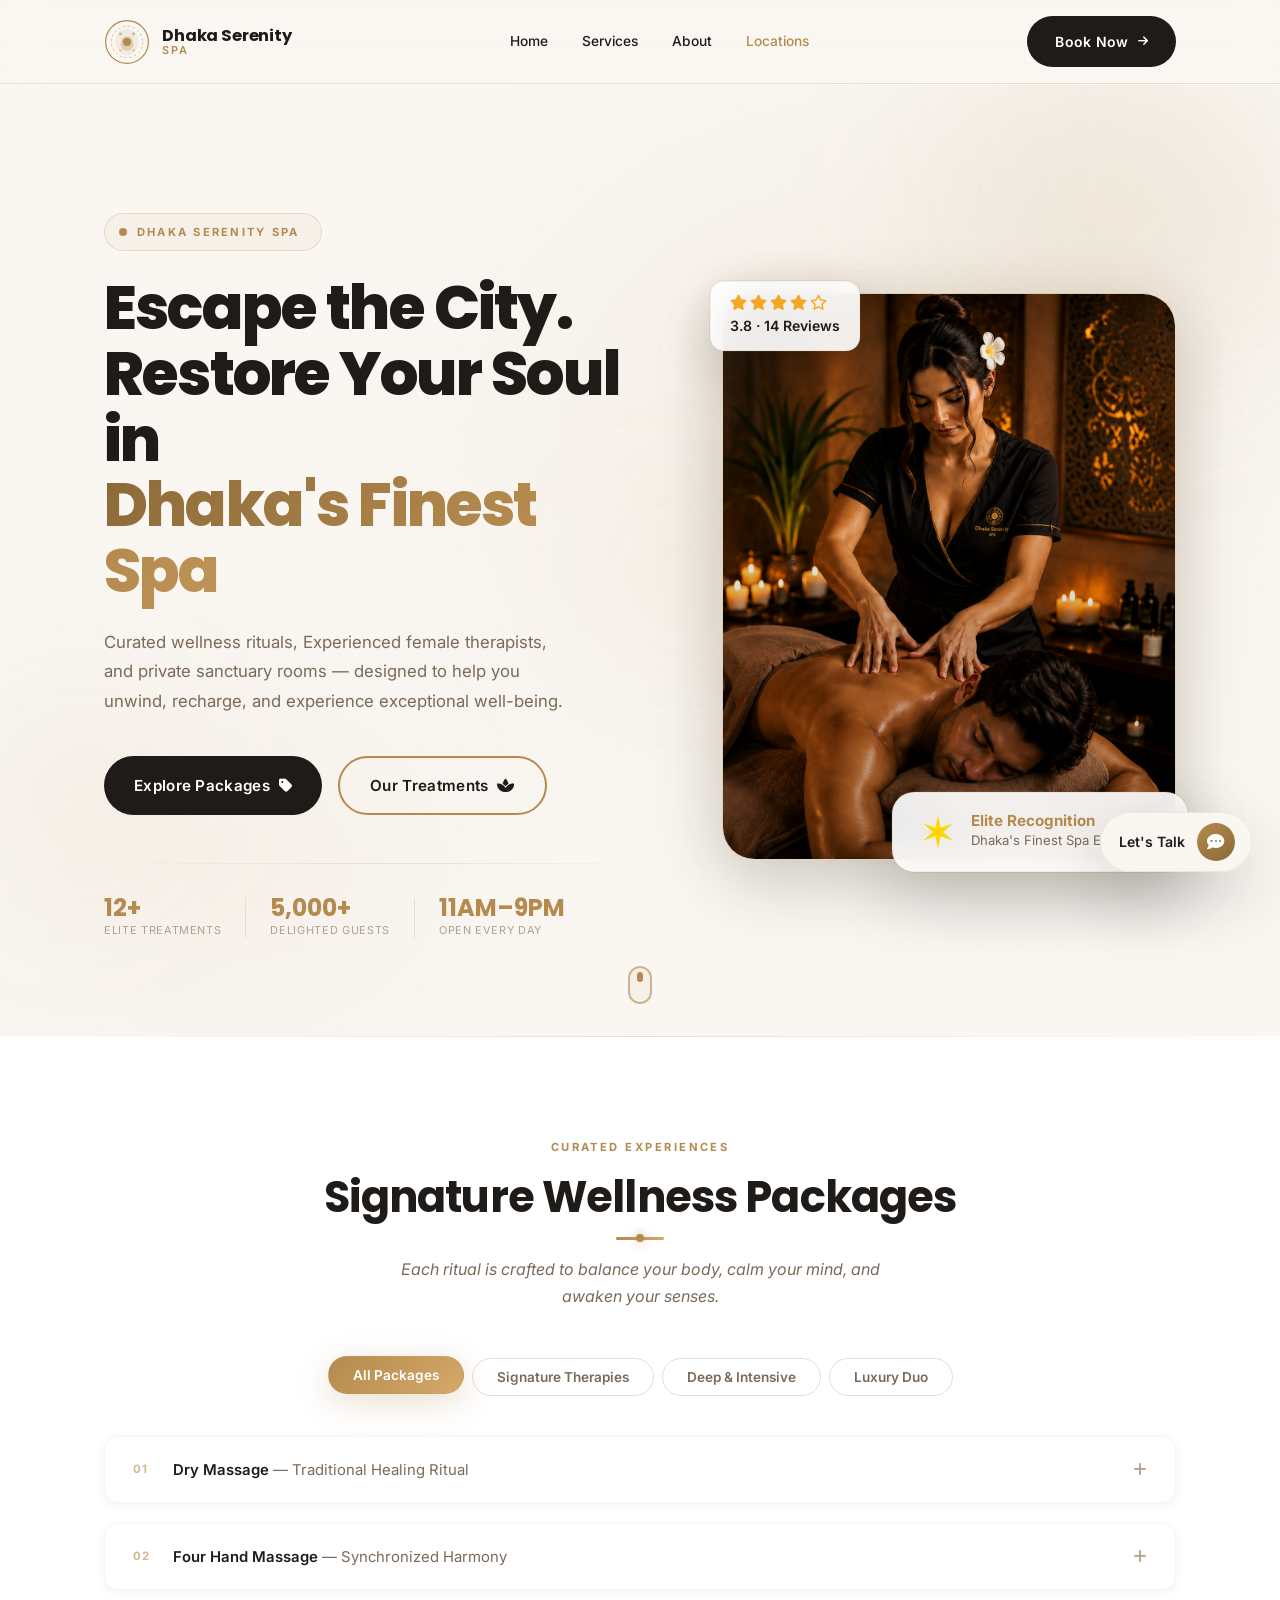
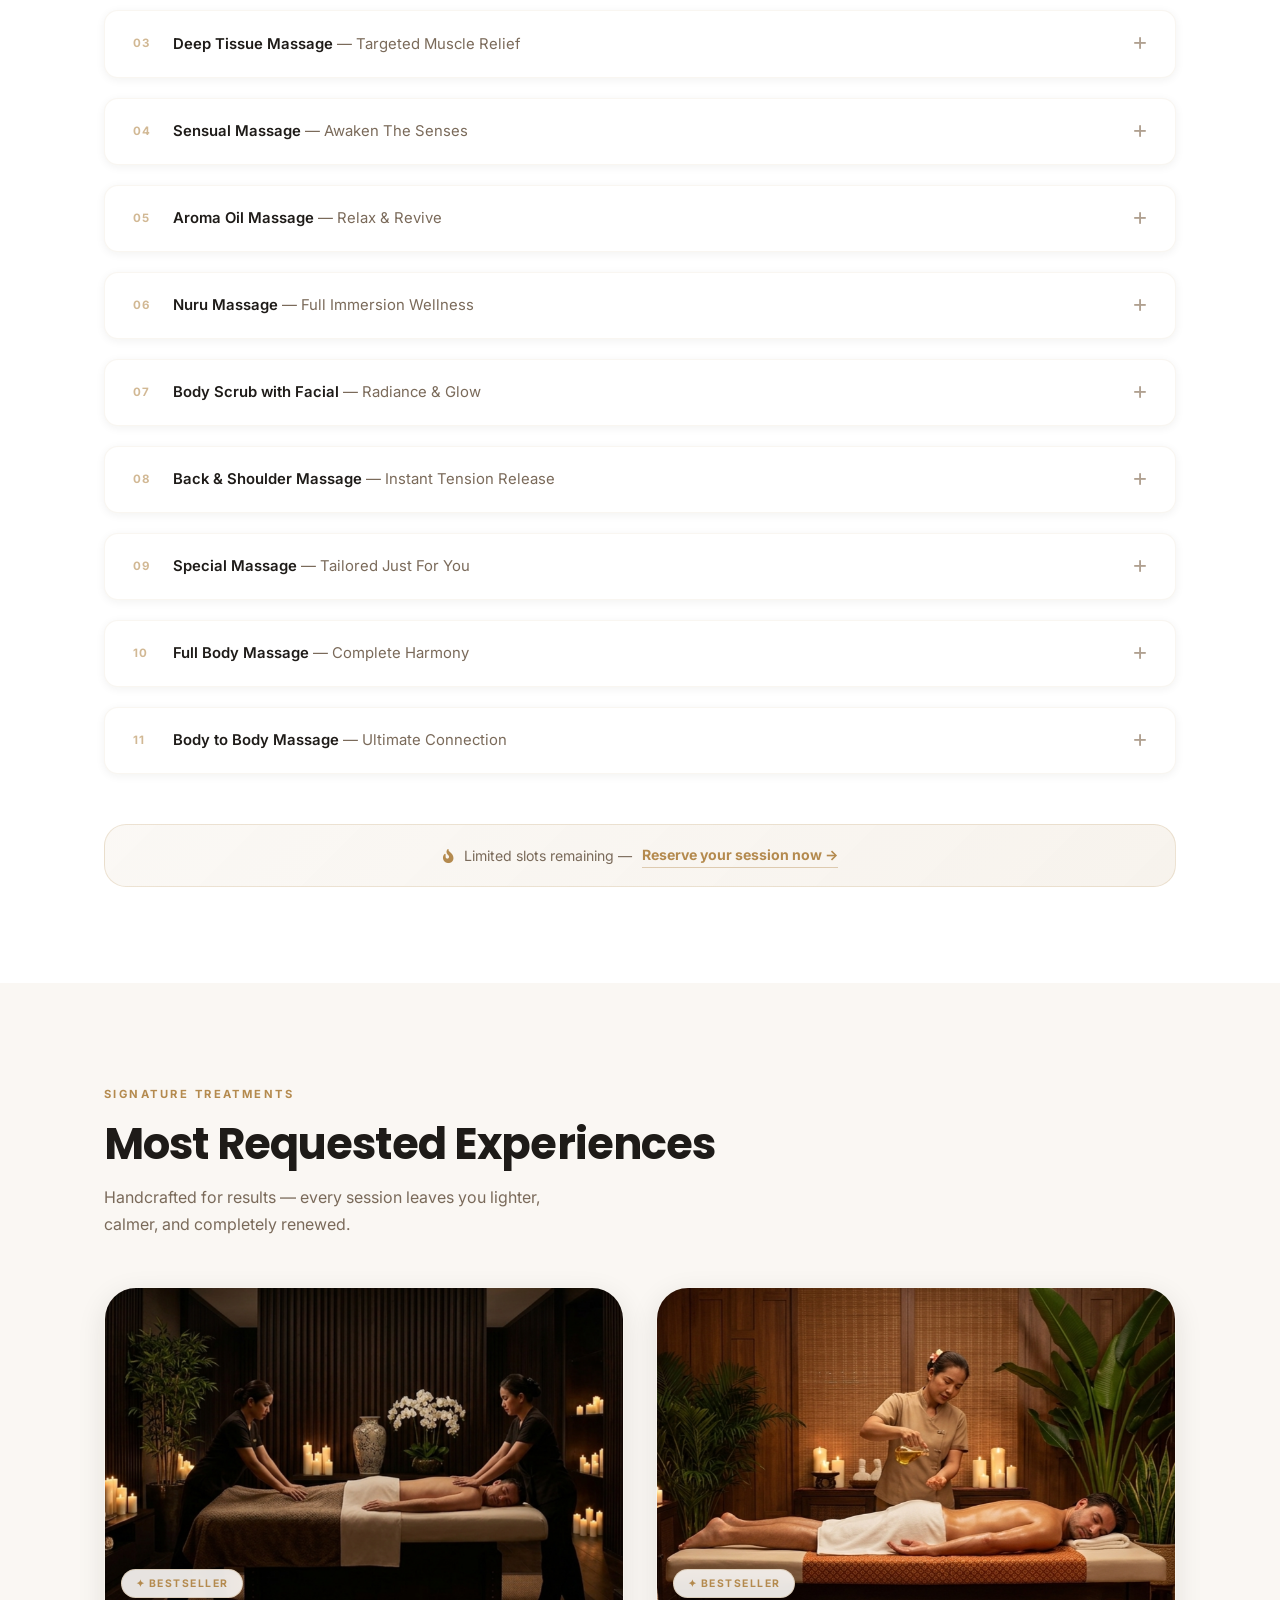
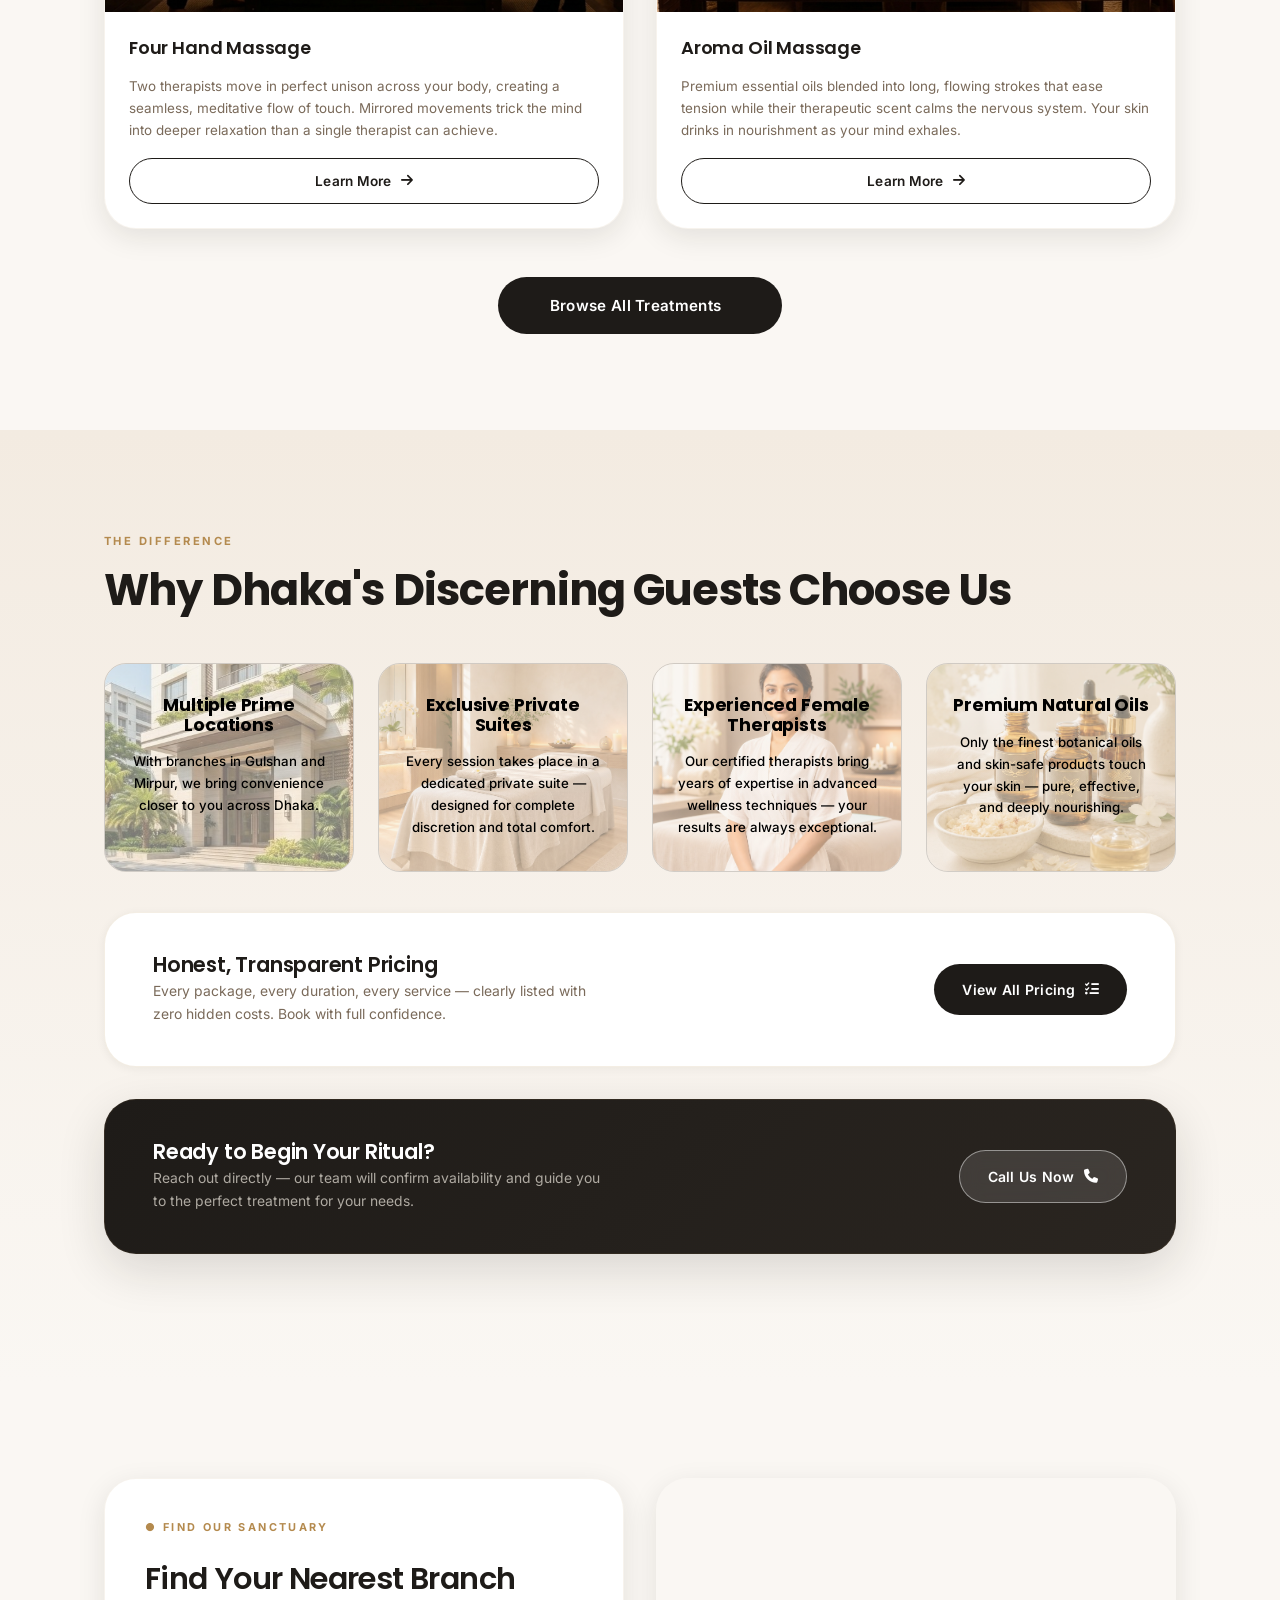
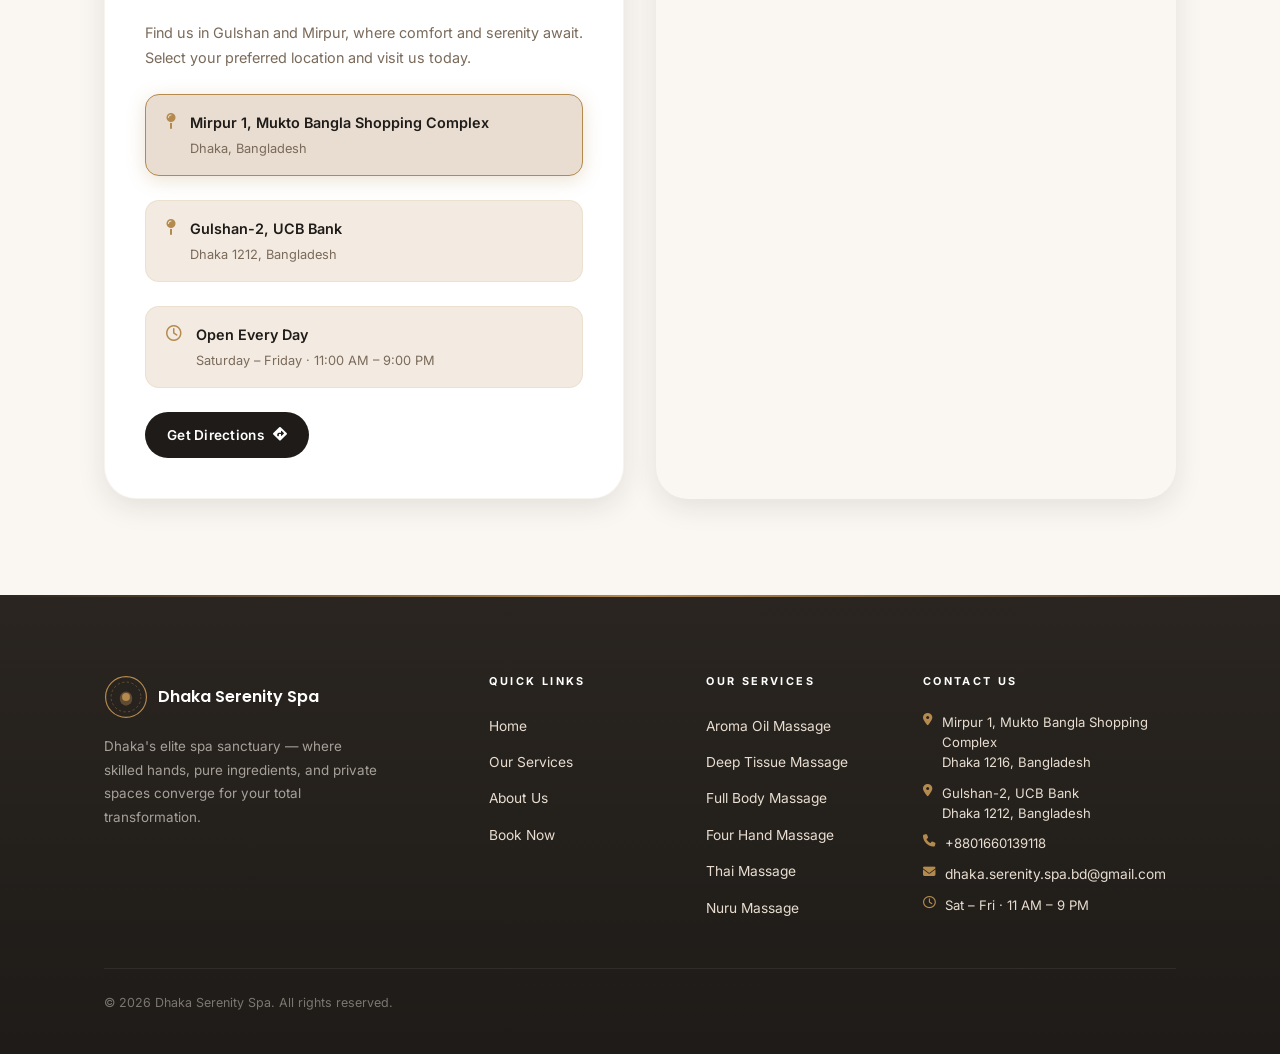
==== commit 4ffa6d70: "Update index.html" ====
--- a/index.html
+++ b/index.html
@@ -237,8 +237,8 @@
         <button class="tab-btn"        data-tab="duo"        role="tab" aria-selected="false">Luxury Duo</button>
       </div>
 
-     <!-- 01 -->
-      <div class="accordion-list reveal-up" style="--delay:0.3s" id="accordionList">
+    <!-- 01 -->
+<div class="accordion-list reveal-up" style="--delay:0.3s" id="accordionList">
 <div class="accordion-item" data-category="all signature" tabindex="0">
   <div class="acc-left">
     <span class="acc-number">01</span>
@@ -249,14 +249,12 @@
 <div class="accordion-content">
   <div class="acc-content-inner">
     <p class="acc-desc">Rooted in ancient healing traditions, this oil-free massage targets pressure points and applies deep rhythmic stretching to dissolve chronic tension — no oils, just skilled hands and focused technique.</p>
-   <div class="acc-location-grid">
   <div class="acc-loc-box">
     <div class="acc-loc-pill">
       <i class="fa-solid fa-location-dot acc-loc-icon"></i>
       <span class="acc-loc-name">GULSHAN</span>
     </div>
 
-    <div class="acc-loc-divider"></div>
 
     <div class="acc-prices">
       <span class="price-pill">60 min – 6,000 Tk</span>
@@ -273,17 +271,15 @@
       <span class="acc-loc-name">MIRPUR</span>
     </div>
 
-    <div class="acc-loc-divider"></div>
-
-    <div class="acc-prices">
-      <span class="price-pill">60 min – 6,000 Tk</span>
-      <span class="price-divider"></span>
-      <span class="price-pill">90 min – 9,000 Tk</span>
-      <span class="price-divider"></span>
-      <span class="price-pill">120 min – 11,000 Tk</span>
-    </div>
-  </div>
-</div>
+
+    <div class="acc-prices">
+      <span class="price-pill">60 min – 6,000 Tk</span>
+      <span class="price-divider"></span>
+      <span class="price-pill">90 min – 9,000 Tk</span>
+      <span class="price-divider"></span>
+      <span class="price-pill">120 min – 11,000 Tk</span>
+    </div>
+  </div>
     <p class="acc-benefit">Increases flexibility & blood flow. Best for office stress.</p>
   </div>
 </div>
@@ -299,14 +295,12 @@
 <div class="accordion-content">
   <div class="acc-content-inner">
     <p class="acc-desc">Two therapists move in perfect unison across your body, creating a seamless, almost meditative flow of touch. The mirrored movements trick the mind into deeper relaxation than a single therapist can achieve.</p>
-   <div class="acc-location-grid">
   <div class="acc-loc-box">
     <div class="acc-loc-pill">
       <i class="fa-solid fa-location-dot acc-loc-icon"></i>
       <span class="acc-loc-name">GULSHAN</span>
     </div>
 
-    <div class="acc-loc-divider"></div>
 
     <div class="acc-prices">
       <span class="price-pill">60 min – 6,000 Tk</span>
@@ -323,17 +317,15 @@
       <span class="acc-loc-name">MIRPUR</span>
     </div>
 
-    <div class="acc-loc-divider"></div>
-
-    <div class="acc-prices">
-      <span class="price-pill">60 min – 6,000 Tk</span>
-      <span class="price-divider"></span>
-      <span class="price-pill">90 min – 9,000 Tk</span>
-      <span class="price-divider"></span>
-      <span class="price-pill">120 min – 11,000 Tk</span>
-    </div>
-  </div>
-</div>
+
+    <div class="acc-prices">
+      <span class="price-pill">60 min – 6,000 Tk</span>
+      <span class="price-divider"></span>
+      <span class="price-pill">90 min – 9,000 Tk</span>
+      <span class="price-divider"></span>
+      <span class="price-pill">120 min – 11,000 Tk</span>
+    </div>
+  </div>
     <p class="acc-benefit">Deeply sedating. Ideal for anxiety & mental fatigue.</p>
   </div>
 </div>
@@ -349,14 +341,12 @@
 <div class="accordion-content">
   <div class="acc-content-inner">
     <p class="acc-desc">Slow, deliberate strokes reach beneath the superficial muscles to break down adhesions and knots in the connective tissue. Designed for those carrying long-term muscular strain or recovering from physical overuse.</p>
-   <div class="acc-location-grid">
   <div class="acc-loc-box">
     <div class="acc-loc-pill">
       <i class="fa-solid fa-location-dot acc-loc-icon"></i>
       <span class="acc-loc-name">GULSHAN</span>
     </div>
 
-    <div class="acc-loc-divider"></div>
 
     <div class="acc-prices">
       <span class="price-pill">60 min – 6,000 Tk</span>
@@ -373,17 +363,15 @@
       <span class="acc-loc-name">MIRPUR</span>
     </div>
 
-    <div class="acc-loc-divider"></div>
-
-    <div class="acc-prices">
-      <span class="price-pill">60 min – 6,000 Tk</span>
-      <span class="price-divider"></span>
-      <span class="price-pill">90 min – 9,000 Tk</span>
-      <span class="price-divider"></span>
-      <span class="price-pill">120 min – 11,000 Tk</span>
-    </div>
-  </div>
-</div>
+
+    <div class="acc-prices">
+      <span class="price-pill">60 min – 6,000 Tk</span>
+      <span class="price-divider"></span>
+      <span class="price-pill">90 min – 9,000 Tk</span>
+      <span class="price-divider"></span>
+      <span class="price-pill">120 min – 11,000 Tk</span>
+    </div>
+  </div>
     <p class="acc-benefit">Relieves chronic pain & stiffness. Best post-workout recovery.</p>
   </div>
 </div>
@@ -399,14 +387,12 @@
 <div class="accordion-content">
   <div class="acc-content-inner">
     <p class="acc-desc">A slow, exploratory full-body experience designed to heighten bodily awareness and dissolve inhibition. Gentle feather strokes and deliberate touch work together to awaken every nerve ending and restore sensory connection.</p>
-   <div class="acc-location-grid">
   <div class="acc-loc-box">
     <div class="acc-loc-pill">
       <i class="fa-solid fa-location-dot acc-loc-icon"></i>
       <span class="acc-loc-name">GULSHAN</span>
     </div>
 
-    <div class="acc-loc-divider"></div>
 
     <div class="acc-prices">
       <span class="price-pill">60 min – 6,000 Tk</span>
@@ -423,17 +409,15 @@
       <span class="acc-loc-name">MIRPUR</span>
     </div>
 
-    <div class="acc-loc-divider"></div>
-
-    <div class="acc-prices">
-      <span class="price-pill">60 min – 6,000 Tk</span>
-      <span class="price-divider"></span>
-      <span class="price-pill">90 min – 9,000 Tk</span>
-      <span class="price-divider"></span>
-      <span class="price-pill">120 min – 11,000 Tk</span>
-    </div>
-  </div>
-</div>
+
+    <div class="acc-prices">
+      <span class="price-pill">60 min – 6,000 Tk</span>
+      <span class="price-divider"></span>
+      <span class="price-pill">90 min – 9,000 Tk</span>
+      <span class="price-divider"></span>
+      <span class="price-pill">120 min – 11,000 Tk</span>
+    </div>
+  </div>
     <p class="acc-benefit">Restores mind-body connection. Perfect for deep personal unwinding.</p>
   </div>
 </div>
@@ -449,14 +433,12 @@
 <div class="accordion-content">
   <div class="acc-content-inner">
     <p class="acc-desc">Premium essential oils — chosen to match your mood and needs — are blended into long, flowing strokes that ease tension while their therapeutic scent calms the nervous system. Your skin drinks in nourishment as your mind exhales.</p>
-    <div class="acc-location-grid">
   <div class="acc-loc-box">
     <div class="acc-loc-pill">
       <i class="fa-solid fa-location-dot acc-loc-icon"></i>
       <span class="acc-loc-name">GULSHAN</span>
     </div>
 
-    <div class="acc-loc-divider"></div>
 
     <div class="acc-prices">
       <span class="price-pill">60 min – 6,000 Tk</span>
@@ -473,17 +455,15 @@
       <span class="acc-loc-name">MIRPUR</span>
     </div>
 
-    <div class="acc-loc-divider"></div>
-
-    <div class="acc-prices">
-      <span class="price-pill">60 min – 6,000 Tk</span>
-      <span class="price-divider"></span>
-      <span class="price-pill">90 min – 9,000 Tk</span>
-      <span class="price-divider"></span>
-      <span class="price-pill">120 min – 11,000 Tk</span>
-    </div>
-  </div>
-</div>
+
+    <div class="acc-prices">
+      <span class="price-pill">60 min – 6,000 Tk</span>
+      <span class="price-divider"></span>
+      <span class="price-pill">90 min – 9,000 Tk</span>
+      <span class="price-divider"></span>
+      <span class="price-pill">120 min – 11,000 Tk</span>
+    </div>
+  </div>
     <p class="acc-benefit">Nourishes skin & calms nerves. Great for sleep improvement.</p>
   </div>
 </div>
@@ -499,14 +479,12 @@
 <div class="accordion-content">
   <div class="acc-content-inner">
     <p class="acc-desc">Originating in Japan, this full-body immersion technique uses a warm, ultra-slick nuru gel derived from seaweed. The frictionless gliding motions cover every muscle group for a profoundly deep release that conventional massage cannot replicate.</p>
-   <div class="acc-location-grid">
   <div class="acc-loc-box">
     <div class="acc-loc-pill">
       <i class="fa-solid fa-location-dot acc-loc-icon"></i>
       <span class="acc-loc-name">GULSHAN</span>
     </div>
 
-    <div class="acc-loc-divider"></div>
 
     <div class="acc-prices">
       <span class="price-pill">60 min – 6,000 Tk</span>
@@ -523,17 +501,15 @@
       <span class="acc-loc-name">MIRPUR</span>
     </div>
 
-    <div class="acc-loc-divider"></div>
-
-    <div class="acc-prices">
-      <span class="price-pill">60 min – 6,000 Tk</span>
-      <span class="price-divider"></span>
-      <span class="price-pill">90 min – 9,000 Tk</span>
-      <span class="price-divider"></span>
-      <span class="price-pill">120 min – 11,000 Tk</span>
-    </div>
-  </div>
-</div>
+
+    <div class="acc-prices">
+      <span class="price-pill">60 min – 6,000 Tk</span>
+      <span class="price-divider"></span>
+      <span class="price-pill">90 min – 9,000 Tk</span>
+      <span class="price-divider"></span>
+      <span class="price-pill">120 min – 11,000 Tk</span>
+    </div>
+  </div>
     <p class="acc-benefit">Full-body tension release. Unique sensory experience.</p>
   </div>
 </div>
@@ -549,14 +525,12 @@
 <div class="accordion-content">
   <div class="acc-content-inner">
     <p class="acc-desc">A dual-action treatment that exfoliates the entire body with a fine mineral scrub to reveal fresh, luminous skin — then pairs it with a targeted facial cleanse and hydration ritual, leaving face and body glowing in unison.</p>
-   <div class="acc-location-grid">
   <div class="acc-loc-box">
     <div class="acc-loc-pill">
       <i class="fa-solid fa-location-dot acc-loc-icon"></i>
       <span class="acc-loc-name">GULSHAN</span>
     </div>
 
-    <div class="acc-loc-divider"></div>
 
     <div class="acc-prices">
       <span class="price-pill">60 min – 6,000 Tk</span>
@@ -573,17 +547,15 @@
       <span class="acc-loc-name">MIRPUR</span>
     </div>
 
-    <div class="acc-loc-divider"></div>
-
-    <div class="acc-prices">
-      <span class="price-pill">60 min – 6,000 Tk</span>
-      <span class="price-divider"></span>
-      <span class="price-pill">90 min – 9,000 Tk</span>
-      <span class="price-divider"></span>
-      <span class="price-pill">120 min – 11,000 Tk</span>
-    </div>
-  </div>
-</div>
+
+    <div class="acc-prices">
+      <span class="price-pill">60 min – 6,000 Tk</span>
+      <span class="price-divider"></span>
+      <span class="price-pill">90 min – 9,000 Tk</span>
+      <span class="price-divider"></span>
+      <span class="price-pill">120 min – 11,000 Tk</span>
+    </div>
+  </div>
     <p class="acc-benefit">Removes dead skin & brightens complexion. Ideal pre-event treatment.</p>
   </div>
 </div>
@@ -599,14 +571,12 @@
 <div class="accordion-content">
   <div class="acc-content-inner">
     <p class="acc-desc">A focused, high-impact session targeting the two areas that bear the most daily strain — the upper back and shoulder girdle. Therapists use firm kneading and cross-fiber friction to break up knots and restore range of motion fast.</p>
-   <div class="acc-location-grid">
   <div class="acc-loc-box">
     <div class="acc-loc-pill">
       <i class="fa-solid fa-location-dot acc-loc-icon"></i>
       <span class="acc-loc-name">GULSHAN</span>
     </div>
 
-    <div class="acc-loc-divider"></div>
 
     <div class="acc-prices">
       <span class="price-pill">60 min – 6,000 Tk</span>
@@ -623,17 +593,15 @@
       <span class="acc-loc-name">MIRPUR</span>
     </div>
 
-    <div class="acc-loc-divider"></div>
-
-    <div class="acc-prices">
-      <span class="price-pill">60 min – 6,000 Tk</span>
-      <span class="price-divider"></span>
-      <span class="price-pill">90 min – 9,000 Tk</span>
-      <span class="price-divider"></span>
-      <span class="price-pill">120 min – 11,000 Tk</span>
-    </div>
-  </div>
-</div>
+
+    <div class="acc-prices">
+      <span class="price-pill">60 min – 6,000 Tk</span>
+      <span class="price-divider"></span>
+      <span class="price-pill">90 min – 9,000 Tk</span>
+      <span class="price-divider"></span>
+      <span class="price-pill">120 min – 11,000 Tk</span>
+    </div>
+  </div>
     <p class="acc-benefit">Fast-acting knot relief. Perfect for desk workers & drivers.</p>
   </div>
 </div>
@@ -649,14 +617,12 @@
 <div class="accordion-content">
   <div class="acc-content-inner">
     <p class="acc-desc">Your body, your rules. Our therapist consults with you before the session to build a fully bespoke treatment — drawing from our full range of techniques, pressures, and focus areas to match exactly what you need that day.</p>
-   <div class="acc-location-grid">
   <div class="acc-loc-box">
     <div class="acc-loc-pill">
       <i class="fa-solid fa-location-dot acc-loc-icon"></i>
       <span class="acc-loc-name">GULSHAN</span>
     </div>
 
-    <div class="acc-loc-divider"></div>
 
     <div class="acc-prices">
       <span class="price-pill">60 min – 6,000 Tk</span>
@@ -673,17 +639,15 @@
       <span class="acc-loc-name">MIRPUR</span>
     </div>
 
-    <div class="acc-loc-divider"></div>
-
-    <div class="acc-prices">
-      <span class="price-pill">60 min – 6,000 Tk</span>
-      <span class="price-divider"></span>
-      <span class="price-pill">90 min – 9,000 Tk</span>
-      <span class="price-divider"></span>
-      <span class="price-pill">120 min – 11,000 Tk</span>
-    </div>
-  </div>
-</div>
+
+    <div class="acc-prices">
+      <span class="price-pill">60 min – 6,000 Tk</span>
+      <span class="price-divider"></span>
+      <span class="price-pill">90 min – 9,000 Tk</span>
+      <span class="price-divider"></span>
+      <span class="price-pill">120 min – 11,000 Tk</span>
+    </div>
+  </div>
     <p class="acc-benefit">Fully personalized. No two sessions are the same.</p>
   </div>
 </div>
@@ -699,14 +663,12 @@
 <div class="accordion-content">
   <div class="acc-content-inner">
     <p class="acc-desc">A head-to-toe journey through every major muscle group, balancing relaxation strokes with therapeutic pressure to leave the whole body feeling unified and at ease. The definitive reset for a tired body and an overworked mind.</p>
-   <div class="acc-location-grid">
   <div class="acc-loc-box">
     <div class="acc-loc-pill">
       <i class="fa-solid fa-location-dot acc-loc-icon"></i>
       <span class="acc-loc-name">GULSHAN</span>
     </div>
 
-    <div class="acc-loc-divider"></div>
 
     <div class="acc-prices">
       <span class="price-pill">60 min – 6,000 Tk</span>
@@ -723,17 +685,15 @@
       <span class="acc-loc-name">MIRPUR</span>
     </div>
 
-    <div class="acc-loc-divider"></div>
-
-    <div class="acc-prices">
-      <span class="price-pill">60 min – 6,000 Tk</span>
-      <span class="price-divider"></span>
-      <span class="price-pill">90 min – 9,000 Tk</span>
-      <span class="price-divider"></span>
-      <span class="price-pill">120 min – 11,000 Tk</span>
-    </div>
-  </div>
-</div>
+
+    <div class="acc-prices">
+      <span class="price-pill">60 min – 6,000 Tk</span>
+      <span class="price-divider"></span>
+      <span class="price-pill">90 min – 9,000 Tk</span>
+      <span class="price-divider"></span>
+      <span class="price-pill">120 min – 11,000 Tk</span>
+    </div>
+  </div>
     <p class="acc-benefit">Total body reset. The ultimate stress & fatigue solution.</p>
   </div>
 </div>
@@ -749,14 +709,12 @@
 <div class="accordion-content">
   <div class="acc-content-inner">
     <p class="acc-desc">An intimate full-body technique where the therapist uses their own body to apply continuous, flowing pressure — creating warmth and deep contact across every surface. The result is an unmatched sense of physical release and presence.</p>
-   <div class="acc-location-grid">
   <div class="acc-loc-box">
     <div class="acc-loc-pill">
       <i class="fa-solid fa-location-dot acc-loc-icon"></i>
       <span class="acc-loc-name">GULSHAN</span>
     </div>
 
-    <div class="acc-loc-divider"></div>
 
     <div class="acc-prices">
       <span class="price-pill">60 min – 6,000 Tk</span>
@@ -773,19 +731,18 @@
       <span class="acc-loc-name">MIRPUR</span>
     </div>
 
-    <div class="acc-loc-divider"></div>
-
-    <div class="acc-prices">
-      <span class="price-pill">60 min – 6,000 Tk</span>
-      <span class="price-divider"></span>
-      <span class="price-pill">90 min – 9,000 Tk</span>
-      <span class="price-divider"></span>
-      <span class="price-pill">120 min – 11,000 Tk</span>
-    </div>
-  </div>
-</div>
+
+    <div class="acc-prices">
+      <span class="price-pill">60 min – 6,000 Tk</span>
+      <span class="price-divider"></span>
+      <span class="price-pill">90 min – 9,000 Tk</span>
+      <span class="price-divider"></span>
+      <span class="price-pill">120 min – 11,000 Tk</span>
+    </div>
+  </div>
     <p class="acc-benefit">Maximum physical release. Deeply immersive & restorative.</p>
   </div>
+</div>
 </div>
 
       <div class="announcement-bar reveal-scale" style="--delay:0.35s">
@@ -812,24 +769,8 @@
 
       <div class="services-grid">
 
-         <!-- Card A: Aroma Oil Massage -->
-        <div class="service-card reveal-up" style="--delay:0.25s">
-          <div class="card-img-wrap">
-            <img src="home_card1.png">
-            <span class="card-pill-label">✦ BESTSELLER</span>
-          </div>
-          <div class="card-body">
-            <h3 class="card-title">Aroma Oil Massage</h3>
-            <p class="card-excerpt">Premium essential oils blended into long, flowing strokes that ease tension while their therapeutic scent calms the nervous system. Your skin drinks in nourishment as your mind exhales.</p>
-            
-            <a href="services.html#aroma-oil-massage" class="btn btn-outline-dark card-btn">
-              <span>Learn More</span>
-              <i class="fa-solid fa-arrow-right"></i>
-            </a>
-          </div>
-        </div>
-
-        <!-- Card B: Four Hand Massage -->
+        
+        <!-- Card A: Four Hand Massage -->
         <div class="service-card reveal-up" style="--delay:0.35s">
           <div class="card-img-wrap">
             <img src="home_card2.png">
@@ -838,14 +779,30 @@
           <div class="card-body">
             <h3 class="card-title">Four Hand Massage</h3>
             <p class="card-excerpt">Two therapists move in perfect unison across your body, creating a seamless, meditative flow of touch. Mirrored movements trick the mind into deeper relaxation than a single therapist can achieve.</p>
-           
+            
             <a href="services.html#four-hand-massage" class="btn btn-outline-dark card-btn">
               <span>Learn More</span>
               <i class="fa-solid fa-arrow-right"></i>
             </a>
           </div>
         </div>
-
+        
+        <!-- Card B: Aroma Oil Massage -->
+       <div class="service-card reveal-up" style="--delay:0.25s">
+         <div class="card-img-wrap">
+           <img src="home_card1.png">
+           <span class="card-pill-label">✦ BESTSELLER</span>
+         </div>
+         <div class="card-body">
+           <h3 class="card-title">Aroma Oil Massage</h3>
+           <p class="card-excerpt">Premium essential oils blended into long, flowing strokes that ease tension while their therapeutic scent calms the nervous system. Your skin drinks in nourishment as your mind exhales.</p>
+           
+           <a href="services.html#aroma-oil-massage" class="btn btn-outline-dark card-btn">
+             <span>Learn More</span>
+             <i class="fa-solid fa-arrow-right"></i>
+           </a>
+         </div>
+       </div>
       </div>
 
       <div class="services-cta-wrap reveal-up" style="--delay:0.45s">
--- a/styles.css
+++ b/styles.css
@@ -1494,8 +1494,7 @@
   align-items: center;
   text-align: center;
   gap: var(--sp-2);
-   border: none;
-  box-shadow: 0 4px 16px rgba(0,0,0,0.2);
+  border: 1px solid rgba(0,0,0,0.15);
   transition:
     transform    0.4s var(--ease-expo),
     box-shadow   0.4s var(--ease-smooth),
@@ -2108,20 +2107,7 @@
 /* ================================================================
    16. MEDIA QUERIES
    ================================================================ */
-@media (max-width: 550px){
-    .price-pill{
-        width: 78px;
-        border-radius: 15px;
-        text-align: center;
-        padding: 8px 0px;
-    }
-}
-@media (min-width: 551px){
-    .price-pill{
-        border-radius: var(--radius-pill);
-        padding: 6px 12px;
-    }
-}
+
 
 @media (max-width: 1024px) {
   .nav-links, .nav-cta { display: none; }
@@ -2252,32 +2238,90 @@
 }
 
 /* PRICE PILLS */
-.acc-prices {
-  display: flex;
-  align-items: center;
-  flex-wrap: wrap;
-  gap: 8px;
-  margin-bottom: 10px;
-}
-
-.price-pill {
-  background: var(--color-cream-2);
-  border: 1px solid rgba(180,138,78,0.25);
-  
-  font-size: 0.78rem;
-  font-weight: 600;
-  color: var(--color-gold-dim);
-}
-
-.divider {
-  width: 1px;
-  height: 14px;
-  background: rgba(0,0,0,0.2);
-}
 
 .acc-benefit {
   font-size: 0.82rem;
   color: var(--color-text-muted);
+}
+
+/* ================================================================
+   ACCORDION — LOCATION GRID (NEW TWO-BOX DESIGN)
+   ================================================================ */
+
+
+
+/* EACH BOX */
+.acc-loc-box {
+  display:grid;
+  grid-template-columns: 100px 1fr;
+  width:fit-content;
+  background: rgba(250, 247, 243, 0.6);
+  border: 1px solid var(--color-gold);
+  border-radius: 30px;
+  margin-bottom:12px;
+  padding: 16px 18px;
+}
+
+/* LOCATION PILL */
+
+
+.acc-loc-icon {
+  color: var(--color-gold);
+  font-size: 0.82rem;
+}
+
+.acc-loc-name {
+  font-size: 0.75rem;
+  font-weight: 700;
+  letter-spacing: 0.06em;
+  color: var(--color-gold-dim);
+}
+
+
+
+
+
+/* PRICE TEXT */
+.acc-prices{
+  display:flex;
+  column-gap: 3px;
+  row-gap:10px;
+  flex-wrap:wrap;
+}
+
+.price-pill {
+    background: var(--color-gold-glow);
+    border: 1px solid rgba(180, 138, 78, 0.25);
+    border-radius: var(--radius-pill);
+    padding: 7px 16px;
+    font-family: var(--font-body);
+    color: var(--color-gold-dim);
+    font-size: 0.78rem;
+    font-weight: 600;
+    text-align: center;
+}
+
+@media (max-width: 689px){
+  .price-pill{
+    width:80px;
+    border-radius: 15px;
+    padding: 5px 0px;
+  }
+  .acc-loc-box {
+    border-radius: 25px;
+  }
+}
+
+@media (max-width: 493px){
+  .acc-loc-box {
+    grid-template-columns: 100px 170px;
+  }
+}
+
+@media (max-width: 400px){
+  .acc-loc-box {
+    grid-template-columns: 100px 80px;
+  }
 }
 
 /* ================================================================
--- a/styles.css
+++ b/styles.css
@@ -1494,8 +1494,7 @@
   align-items: center;
   text-align: center;
   gap: var(--sp-2);
-   border: none;
-  box-shadow: 0 4px 16px rgba(0,0,0,0.2);
+  border: 1px solid rgba(0,0,0,0.15);
   transition:
     transform    0.4s var(--ease-expo),
     box-shadow   0.4s var(--ease-smooth),
@@ -2108,20 +2107,7 @@
 /* ================================================================
    16. MEDIA QUERIES
    ================================================================ */
-@media (max-width: 550px){
-    .price-pill{
-        width: 78px;
-        border-radius: 15px;
-        text-align: center;
-        padding: 8px 0px;
-    }
-}
-@media (min-width: 551px){
-    .price-pill{
-        border-radius: var(--radius-pill);
-        padding: 6px 12px;
-    }
-}
+
 
 @media (max-width: 1024px) {
   .nav-links, .nav-cta { display: none; }
@@ -2252,32 +2238,90 @@
 }
 
 /* PRICE PILLS */
-.acc-prices {
-  display: flex;
-  align-items: center;
-  flex-wrap: wrap;
-  gap: 8px;
-  margin-bottom: 10px;
-}
-
-.price-pill {
-  background: var(--color-cream-2);
-  border: 1px solid rgba(180,138,78,0.25);
-  
-  font-size: 0.78rem;
-  font-weight: 600;
-  color: var(--color-gold-dim);
-}
-
-.divider {
-  width: 1px;
-  height: 14px;
-  background: rgba(0,0,0,0.2);
-}
 
 .acc-benefit {
   font-size: 0.82rem;
   color: var(--color-text-muted);
+}
+
+/* ================================================================
+   ACCORDION — LOCATION GRID (NEW TWO-BOX DESIGN)
+   ================================================================ */
+
+
+
+/* EACH BOX */
+.acc-loc-box {
+  display:grid;
+  grid-template-columns: 100px 1fr;
+  width:fit-content;
+  background: rgba(250, 247, 243, 0.6);
+  border: 1px solid var(--color-gold);
+  border-radius: 30px;
+  margin-bottom:12px;
+  padding: 16px 18px;
+}
+
+/* LOCATION PILL */
+
+
+.acc-loc-icon {
+  color: var(--color-gold);
+  font-size: 0.82rem;
+}
+
+.acc-loc-name {
+  font-size: 0.75rem;
+  font-weight: 700;
+  letter-spacing: 0.06em;
+  color: var(--color-gold-dim);
+}
+
+
+
+
+
+/* PRICE TEXT */
+.acc-prices{
+  display:flex;
+  column-gap: 3px;
+  row-gap:10px;
+  flex-wrap:wrap;
+}
+
+.price-pill {
+    background: var(--color-gold-glow);
+    border: 1px solid rgba(180, 138, 78, 0.25);
+    border-radius: var(--radius-pill);
+    padding: 7px 16px;
+    font-family: var(--font-body);
+    color: var(--color-gold-dim);
+    font-size: 0.78rem;
+    font-weight: 600;
+    text-align: center;
+}
+
+@media (max-width: 689px){
+  .price-pill{
+    width:80px;
+    border-radius: 15px;
+    padding: 5px 0px;
+  }
+  .acc-loc-box {
+    border-radius: 25px;
+  }
+}
+
+@media (max-width: 493px){
+  .acc-loc-box {
+    grid-template-columns: 100px 170px;
+  }
+}
+
+@media (max-width: 400px){
+  .acc-loc-box {
+    grid-template-columns: 100px 80px;
+  }
 }
 
 /* ================================================================
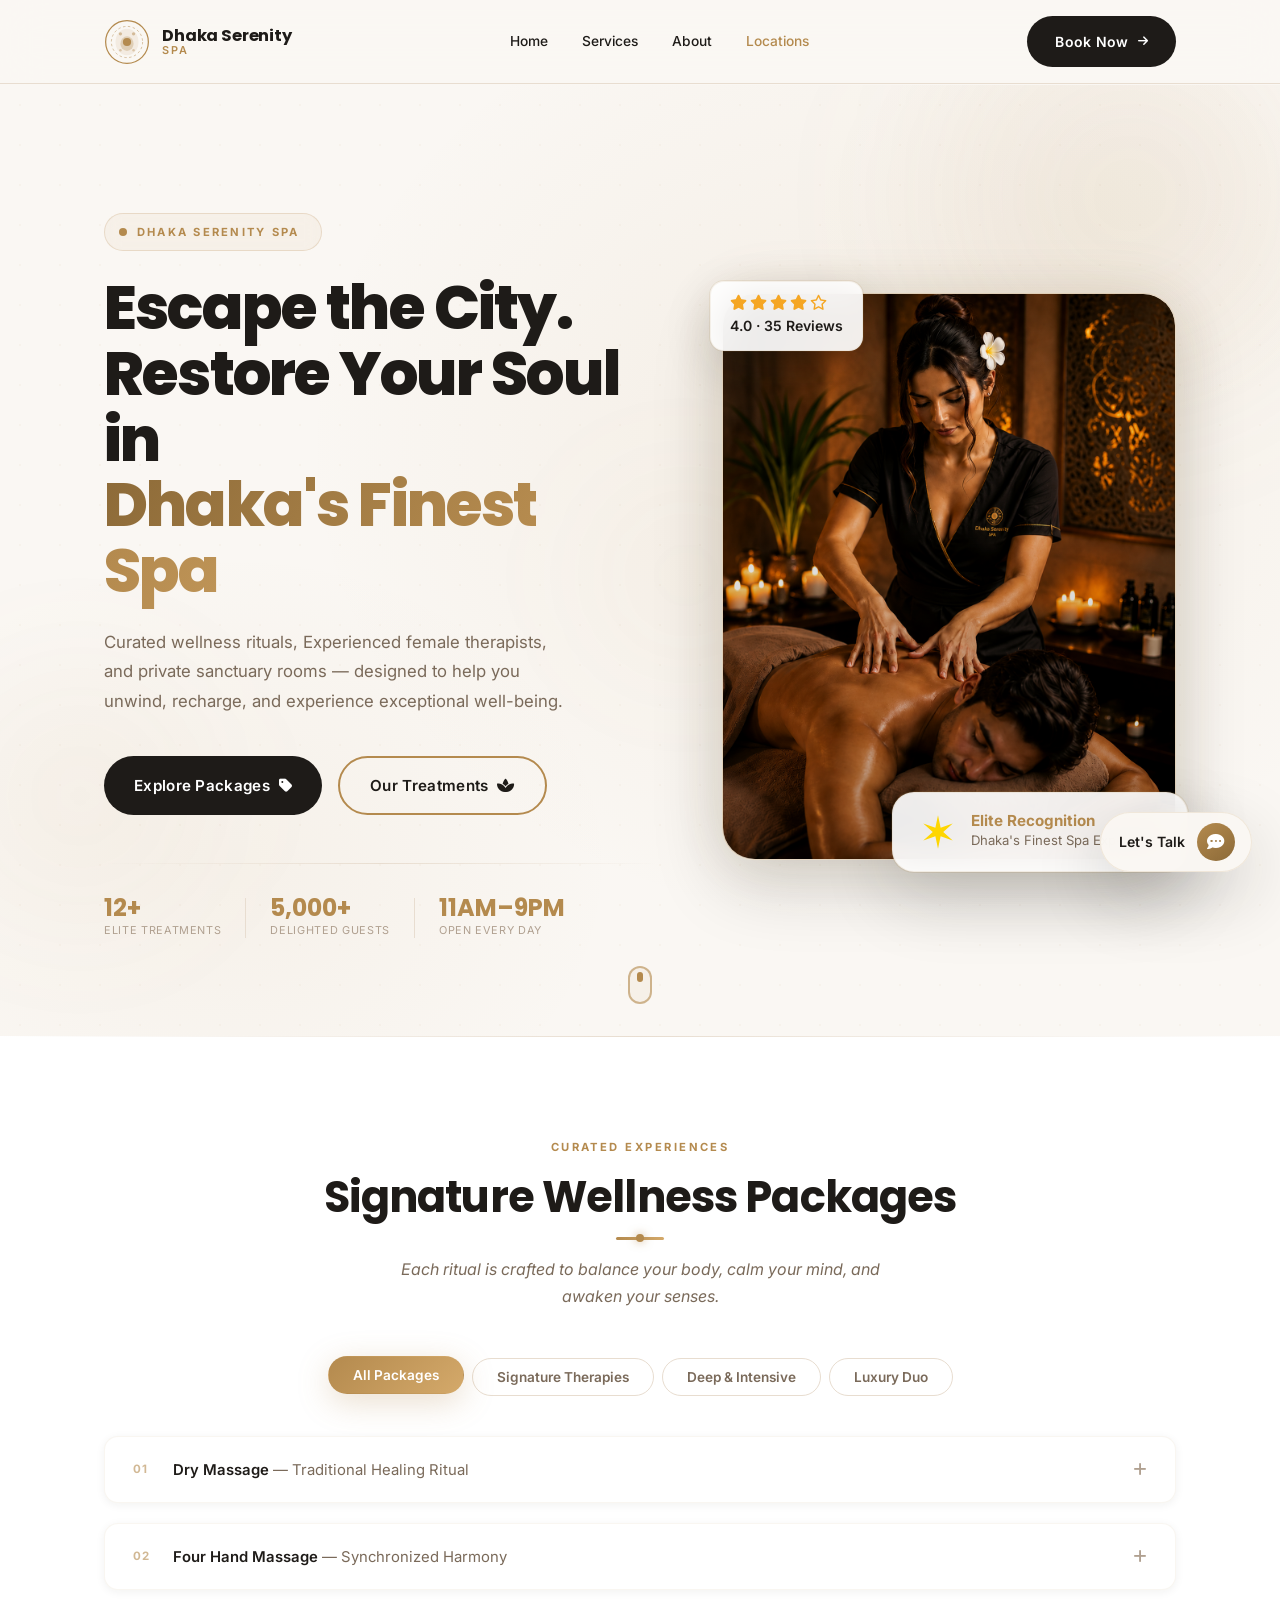
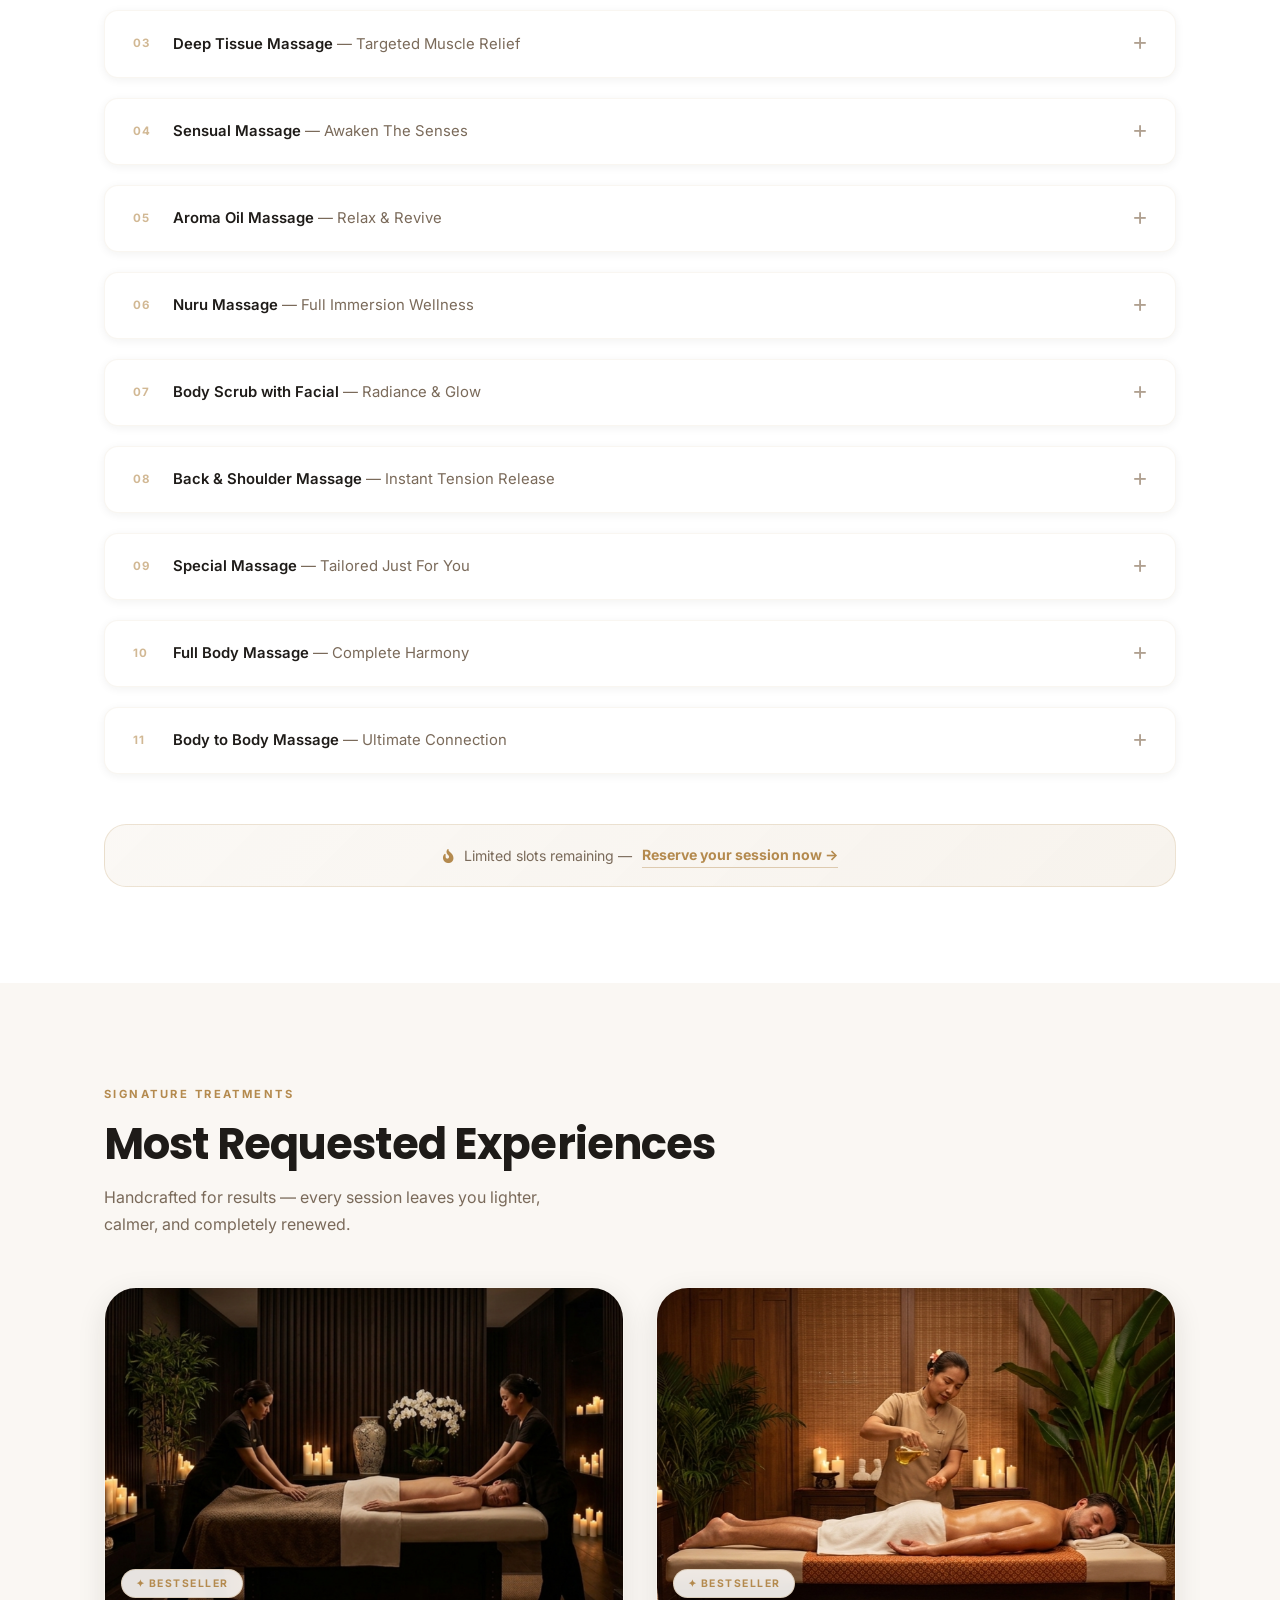
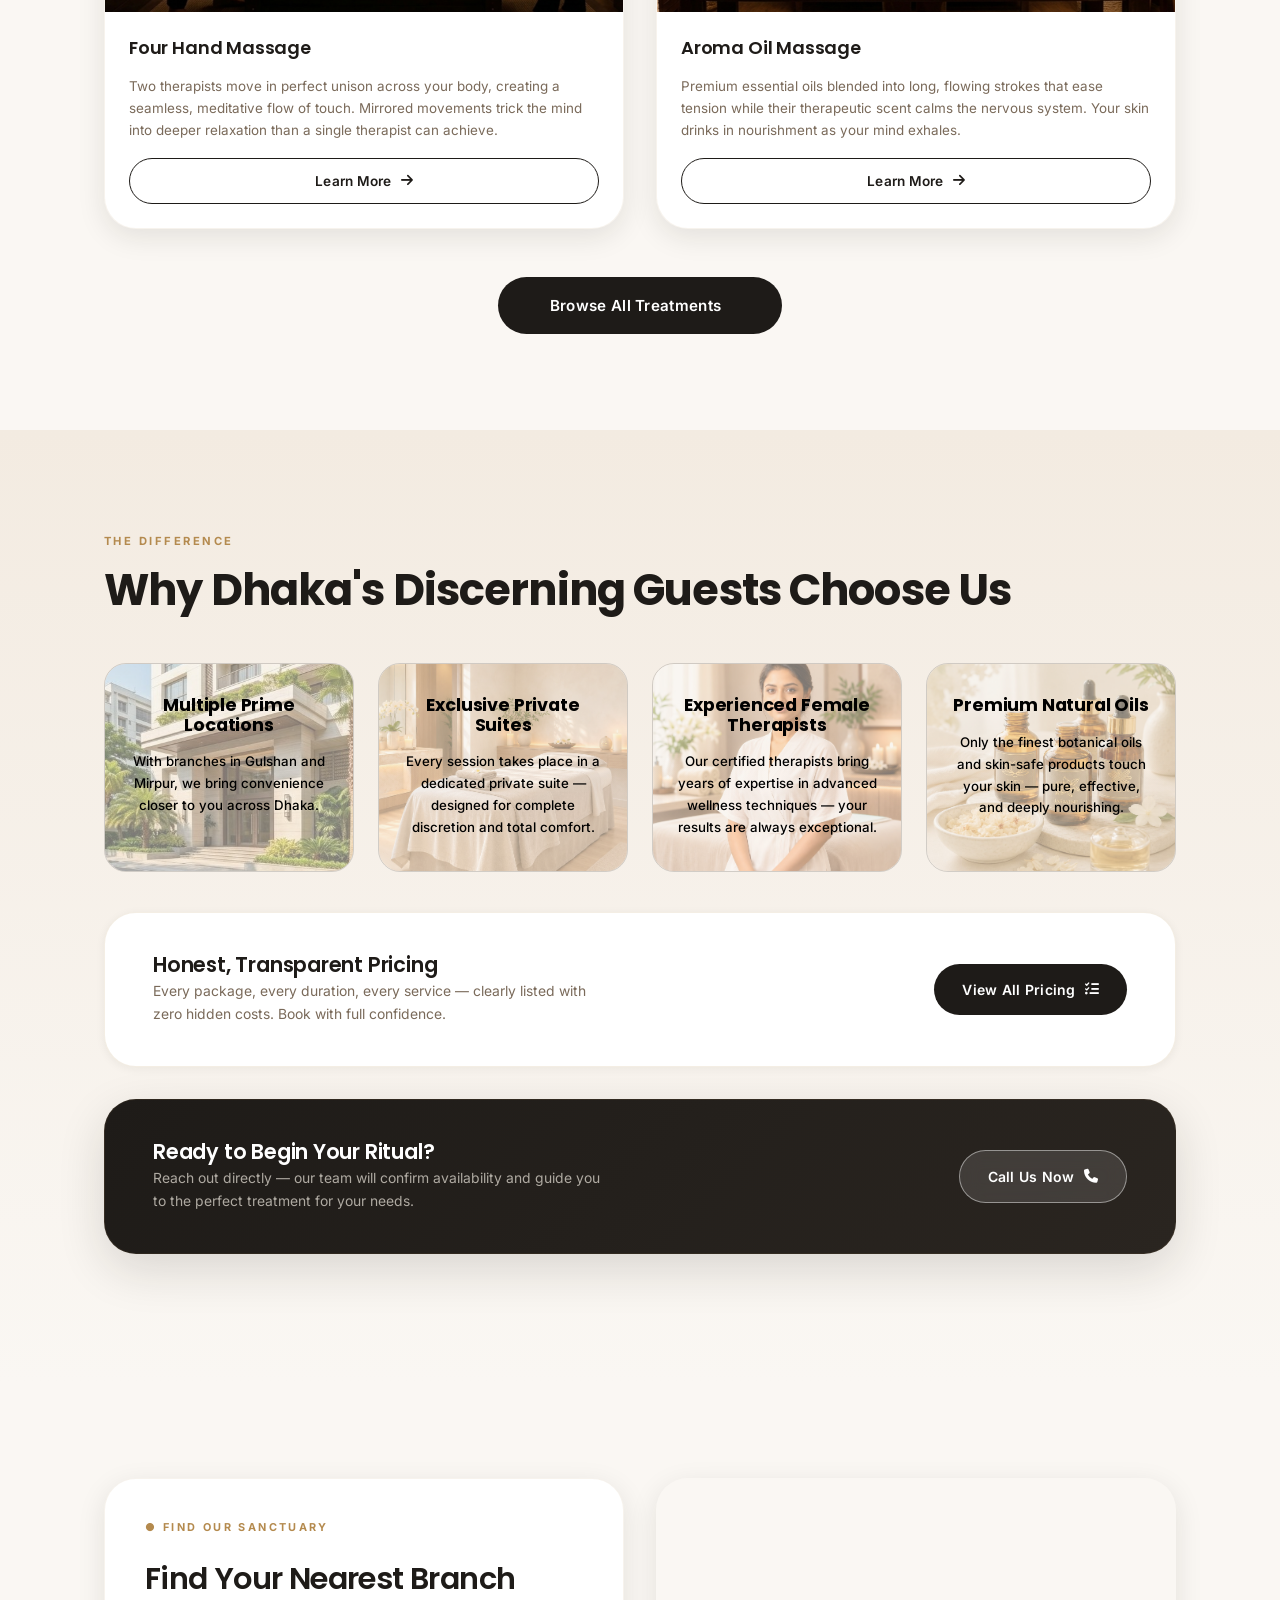
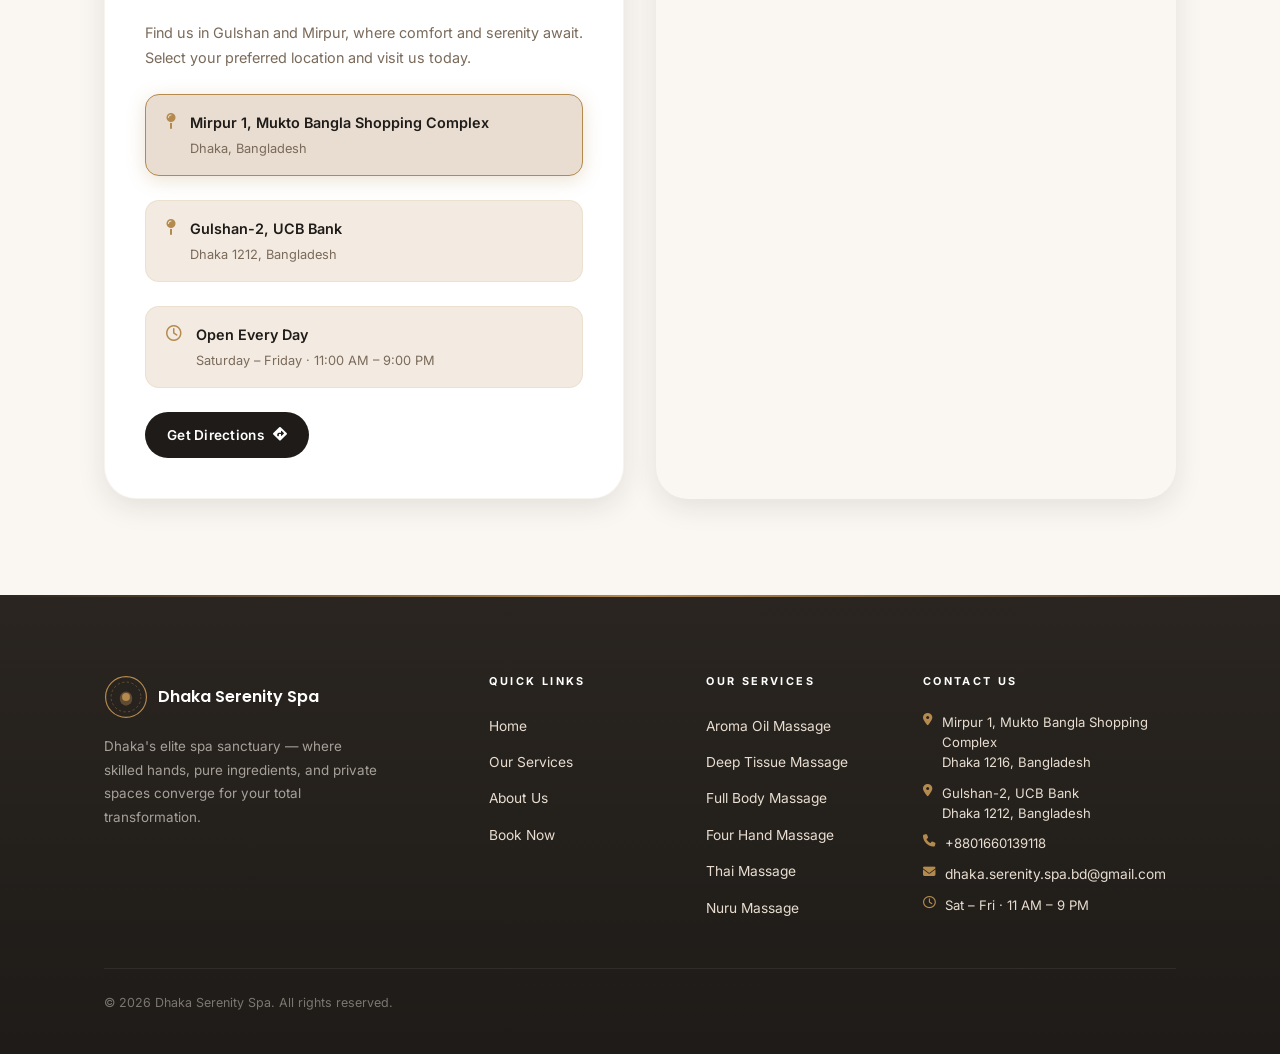
==== commit bb104254: "Update index.html" ====
--- a/index.html
+++ b/index.html
@@ -198,7 +198,7 @@
             <i class="fa-solid fa-star"></i>
             <i class="fa-regular fa-star"></i>
           </div>
-          <span class="frb-text">3.8 · 14 Reviews</span>
+          <span class="frb-text">4.0 · 35 Reviews</span>
         </div>
 
       </div>
@@ -254,30 +254,25 @@
       <i class="fa-solid fa-location-dot acc-loc-icon"></i>
       <span class="acc-loc-name">GULSHAN</span>
     </div>
-
-
-    <div class="acc-prices">
-      <span class="price-pill">60 min – 6,000 Tk</span>
-      <span class="price-divider"></span>
-      <span class="price-pill">90 min – 9,000 Tk</span>
-      <span class="price-divider"></span>
-      <span class="price-pill">120 min – 11,000 Tk</span>
-    </div>
-  </div>
-
-  <div class="acc-loc-box">
-    <div class="acc-loc-pill">
-      <i class="fa-solid fa-location-dot acc-loc-icon"></i>
-      <span class="acc-loc-name">MIRPUR</span>
-    </div>
-
-
-    <div class="acc-prices">
-      <span class="price-pill">60 min – 6,000 Tk</span>
-      <span class="price-divider"></span>
-      <span class="price-pill">90 min – 9,000 Tk</span>
-      <span class="price-divider"></span>
-      <span class="price-pill">120 min – 11,000 Tk</span>
+    <div class="acc-prices">
+      <span class="price-pill">60 min – 8,000 Tk</span>
+      <span class="price-divider"></span>
+      <span class="price-pill">90 min – 11,000 Tk</span>
+      <span class="price-divider"></span>
+      <span class="price-pill">120 min – 13,000 Tk</span>
+    </div>
+  </div>
+  <div class="acc-loc-box">
+    <div class="acc-loc-pill">
+      <i class="fa-solid fa-location-dot acc-loc-icon"></i>
+      <span class="acc-loc-name">MIRPUR</span>
+    </div>
+    <div class="acc-prices">
+      <span class="price-pill">60 min – 7,000 Tk</span>
+      <span class="price-divider"></span>
+      <span class="price-pill">90 min – 10,000 Tk</span>
+      <span class="price-divider"></span>
+      <span class="price-pill">120 min – 12,000 Tk</span>
     </div>
   </div>
     <p class="acc-benefit">Increases flexibility & blood flow. Best for office stress.</p>
@@ -300,30 +295,21 @@
       <i class="fa-solid fa-location-dot acc-loc-icon"></i>
       <span class="acc-loc-name">GULSHAN</span>
     </div>
-
-
-    <div class="acc-prices">
-      <span class="price-pill">60 min – 6,000 Tk</span>
-      <span class="price-divider"></span>
-      <span class="price-pill">90 min – 9,000 Tk</span>
-      <span class="price-divider"></span>
-      <span class="price-pill">120 min – 11,000 Tk</span>
-    </div>
-  </div>
-
-  <div class="acc-loc-box">
-    <div class="acc-loc-pill">
-      <i class="fa-solid fa-location-dot acc-loc-icon"></i>
-      <span class="acc-loc-name">MIRPUR</span>
-    </div>
-
-
-    <div class="acc-prices">
-      <span class="price-pill">60 min – 6,000 Tk</span>
-      <span class="price-divider"></span>
-      <span class="price-pill">90 min – 9,000 Tk</span>
-      <span class="price-divider"></span>
-      <span class="price-pill">120 min – 11,000 Tk</span>
+    <div class="acc-prices">
+      <span class="price-pill">60 min – 15,000 Tk</span>
+      <span class="price-divider"></span>
+      <span class="price-pill">120 min – 25,000 Tk</span>
+    </div>
+  </div>
+  <div class="acc-loc-box">
+    <div class="acc-loc-pill">
+      <i class="fa-solid fa-location-dot acc-loc-icon"></i>
+      <span class="acc-loc-name">MIRPUR</span>
+    </div>
+    <div class="acc-prices">
+      <span class="price-pill">60 min – 12,000 Tk</span>
+      <span class="price-divider"></span>
+      <span class="price-pill">120 min – 22,000 Tk</span>
     </div>
   </div>
     <p class="acc-benefit">Deeply sedating. Ideal for anxiety & mental fatigue.</p>
@@ -346,30 +332,25 @@
       <i class="fa-solid fa-location-dot acc-loc-icon"></i>
       <span class="acc-loc-name">GULSHAN</span>
     </div>
-
-
-    <div class="acc-prices">
-      <span class="price-pill">60 min – 6,000 Tk</span>
-      <span class="price-divider"></span>
-      <span class="price-pill">90 min – 9,000 Tk</span>
-      <span class="price-divider"></span>
-      <span class="price-pill">120 min – 11,000 Tk</span>
-    </div>
-  </div>
-
-  <div class="acc-loc-box">
-    <div class="acc-loc-pill">
-      <i class="fa-solid fa-location-dot acc-loc-icon"></i>
-      <span class="acc-loc-name">MIRPUR</span>
-    </div>
-
-
-    <div class="acc-prices">
-      <span class="price-pill">60 min – 6,000 Tk</span>
-      <span class="price-divider"></span>
-      <span class="price-pill">90 min – 9,000 Tk</span>
-      <span class="price-divider"></span>
-      <span class="price-pill">120 min – 11,000 Tk</span>
+    <div class="acc-prices">
+      <span class="price-pill">60 min – 8,000 Tk</span>
+      <span class="price-divider"></span>
+      <span class="price-pill">90 min – 11,000 Tk</span>
+      <span class="price-divider"></span>
+      <span class="price-pill">120 min – 13,000 Tk</span>
+    </div>
+  </div>
+  <div class="acc-loc-box">
+    <div class="acc-loc-pill">
+      <i class="fa-solid fa-location-dot acc-loc-icon"></i>
+      <span class="acc-loc-name">MIRPUR</span>
+    </div>
+    <div class="acc-prices">
+      <span class="price-pill">60 min – 7,000 Tk</span>
+      <span class="price-divider"></span>
+      <span class="price-pill">90 min – 10,000 Tk</span>
+      <span class="price-divider"></span>
+      <span class="price-pill">120 min – 12,000 Tk</span>
     </div>
   </div>
     <p class="acc-benefit">Relieves chronic pain & stiffness. Best post-workout recovery.</p>
@@ -392,30 +373,25 @@
       <i class="fa-solid fa-location-dot acc-loc-icon"></i>
       <span class="acc-loc-name">GULSHAN</span>
     </div>
-
-
-    <div class="acc-prices">
-      <span class="price-pill">60 min – 6,000 Tk</span>
-      <span class="price-divider"></span>
-      <span class="price-pill">90 min – 9,000 Tk</span>
-      <span class="price-divider"></span>
-      <span class="price-pill">120 min – 11,000 Tk</span>
-    </div>
-  </div>
-
-  <div class="acc-loc-box">
-    <div class="acc-loc-pill">
-      <i class="fa-solid fa-location-dot acc-loc-icon"></i>
-      <span class="acc-loc-name">MIRPUR</span>
-    </div>
-
-
-    <div class="acc-prices">
-      <span class="price-pill">60 min – 6,000 Tk</span>
-      <span class="price-divider"></span>
-      <span class="price-pill">90 min – 9,000 Tk</span>
-      <span class="price-divider"></span>
-      <span class="price-pill">120 min – 11,000 Tk</span>
+    <div class="acc-prices">
+      <span class="price-pill">60 min – 8,000 Tk</span>
+      <span class="price-divider"></span>
+      <span class="price-pill">90 min – 11,000 Tk</span>
+      <span class="price-divider"></span>
+      <span class="price-pill">120 min – 13,000 Tk</span>
+    </div>
+  </div>
+  <div class="acc-loc-box">
+    <div class="acc-loc-pill">
+      <i class="fa-solid fa-location-dot acc-loc-icon"></i>
+      <span class="acc-loc-name">MIRPUR</span>
+    </div>
+    <div class="acc-prices">
+      <span class="price-pill">60 min – 7,000 Tk</span>
+      <span class="price-divider"></span>
+      <span class="price-pill">90 min – 10,000 Tk</span>
+      <span class="price-divider"></span>
+      <span class="price-pill">120 min – 12,000 Tk</span>
     </div>
   </div>
     <p class="acc-benefit">Restores mind-body connection. Perfect for deep personal unwinding.</p>
@@ -438,30 +414,21 @@
       <i class="fa-solid fa-location-dot acc-loc-icon"></i>
       <span class="acc-loc-name">GULSHAN</span>
     </div>
-
-
-    <div class="acc-prices">
-      <span class="price-pill">60 min – 6,000 Tk</span>
-      <span class="price-divider"></span>
-      <span class="price-pill">90 min – 9,000 Tk</span>
-      <span class="price-divider"></span>
-      <span class="price-pill">120 min – 11,000 Tk</span>
-    </div>
-  </div>
-
-  <div class="acc-loc-box">
-    <div class="acc-loc-pill">
-      <i class="fa-solid fa-location-dot acc-loc-icon"></i>
-      <span class="acc-loc-name">MIRPUR</span>
-    </div>
-
-
-    <div class="acc-prices">
-      <span class="price-pill">60 min – 6,000 Tk</span>
-      <span class="price-divider"></span>
-      <span class="price-pill">90 min – 9,000 Tk</span>
-      <span class="price-divider"></span>
-      <span class="price-pill">120 min – 11,000 Tk</span>
+    <div class="acc-prices">
+      <span class="price-pill">60 min – 10,000 Tk</span>
+      <span class="price-divider"></span>
+      <span class="price-pill">120 min – 15,000 Tk</span>
+    </div>
+  </div>
+  <div class="acc-loc-box">
+    <div class="acc-loc-pill">
+      <i class="fa-solid fa-location-dot acc-loc-icon"></i>
+      <span class="acc-loc-name">MIRPUR</span>
+    </div>
+    <div class="acc-prices">
+      <span class="price-pill">60 min – 7,000 Tk</span>
+      <span class="price-divider"></span>
+      <span class="price-pill">120 min – 12,000 Tk</span>
     </div>
   </div>
     <p class="acc-benefit">Nourishes skin & calms nerves. Great for sleep improvement.</p>
@@ -484,30 +451,25 @@
       <i class="fa-solid fa-location-dot acc-loc-icon"></i>
       <span class="acc-loc-name">GULSHAN</span>
     </div>
-
-
-    <div class="acc-prices">
-      <span class="price-pill">60 min – 6,000 Tk</span>
-      <span class="price-divider"></span>
-      <span class="price-pill">90 min – 9,000 Tk</span>
-      <span class="price-divider"></span>
-      <span class="price-pill">120 min – 11,000 Tk</span>
-    </div>
-  </div>
-
-  <div class="acc-loc-box">
-    <div class="acc-loc-pill">
-      <i class="fa-solid fa-location-dot acc-loc-icon"></i>
-      <span class="acc-loc-name">MIRPUR</span>
-    </div>
-
-
-    <div class="acc-prices">
-      <span class="price-pill">60 min – 6,000 Tk</span>
-      <span class="price-divider"></span>
-      <span class="price-pill">90 min – 9,000 Tk</span>
-      <span class="price-divider"></span>
-      <span class="price-pill">120 min – 11,000 Tk</span>
+    <div class="acc-prices">
+      <span class="price-pill">60 min – 8,000 Tk</span>
+      <span class="price-divider"></span>
+      <span class="price-pill">90 min – 11,000 Tk</span>
+      <span class="price-divider"></span>
+      <span class="price-pill">120 min – 13,000 Tk</span>
+    </div>
+  </div>
+  <div class="acc-loc-box">
+    <div class="acc-loc-pill">
+      <i class="fa-solid fa-location-dot acc-loc-icon"></i>
+      <span class="acc-loc-name">MIRPUR</span>
+    </div>
+    <div class="acc-prices">
+      <span class="price-pill">60 min – 7,000 Tk</span>
+      <span class="price-divider"></span>
+      <span class="price-pill">90 min – 10,000 Tk</span>
+      <span class="price-divider"></span>
+      <span class="price-pill">120 min – 12,000 Tk</span>
     </div>
   </div>
     <p class="acc-benefit">Full-body tension release. Unique sensory experience.</p>
@@ -530,30 +492,25 @@
       <i class="fa-solid fa-location-dot acc-loc-icon"></i>
       <span class="acc-loc-name">GULSHAN</span>
     </div>
-
-
-    <div class="acc-prices">
-      <span class="price-pill">60 min – 6,000 Tk</span>
-      <span class="price-divider"></span>
-      <span class="price-pill">90 min – 9,000 Tk</span>
-      <span class="price-divider"></span>
-      <span class="price-pill">120 min – 11,000 Tk</span>
-    </div>
-  </div>
-
-  <div class="acc-loc-box">
-    <div class="acc-loc-pill">
-      <i class="fa-solid fa-location-dot acc-loc-icon"></i>
-      <span class="acc-loc-name">MIRPUR</span>
-    </div>
-
-
-    <div class="acc-prices">
-      <span class="price-pill">60 min – 6,000 Tk</span>
-      <span class="price-divider"></span>
-      <span class="price-pill">90 min – 9,000 Tk</span>
-      <span class="price-divider"></span>
-      <span class="price-pill">120 min – 11,000 Tk</span>
+    <div class="acc-prices">
+      <span class="price-pill">60 min – 8,000 Tk</span>
+      <span class="price-divider"></span>
+      <span class="price-pill">90 min – 11,000 Tk</span>
+      <span class="price-divider"></span>
+      <span class="price-pill">120 min – 13,000 Tk</span>
+    </div>
+  </div>
+  <div class="acc-loc-box">
+    <div class="acc-loc-pill">
+      <i class="fa-solid fa-location-dot acc-loc-icon"></i>
+      <span class="acc-loc-name">MIRPUR</span>
+    </div>
+    <div class="acc-prices">
+      <span class="price-pill">60 min – 7,000 Tk</span>
+      <span class="price-divider"></span>
+      <span class="price-pill">90 min – 10,000 Tk</span>
+      <span class="price-divider"></span>
+      <span class="price-pill">120 min – 12,000 Tk</span>
     </div>
   </div>
     <p class="acc-benefit">Removes dead skin & brightens complexion. Ideal pre-event treatment.</p>
@@ -576,30 +533,25 @@
       <i class="fa-solid fa-location-dot acc-loc-icon"></i>
       <span class="acc-loc-name">GULSHAN</span>
     </div>
-
-
-    <div class="acc-prices">
-      <span class="price-pill">60 min – 6,000 Tk</span>
-      <span class="price-divider"></span>
-      <span class="price-pill">90 min – 9,000 Tk</span>
-      <span class="price-divider"></span>
-      <span class="price-pill">120 min – 11,000 Tk</span>
-    </div>
-  </div>
-
-  <div class="acc-loc-box">
-    <div class="acc-loc-pill">
-      <i class="fa-solid fa-location-dot acc-loc-icon"></i>
-      <span class="acc-loc-name">MIRPUR</span>
-    </div>
-
-
-    <div class="acc-prices">
-      <span class="price-pill">60 min – 6,000 Tk</span>
-      <span class="price-divider"></span>
-      <span class="price-pill">90 min – 9,000 Tk</span>
-      <span class="price-divider"></span>
-      <span class="price-pill">120 min – 11,000 Tk</span>
+    <div class="acc-prices">
+      <span class="price-pill">60 min – 8,000 Tk</span>
+      <span class="price-divider"></span>
+      <span class="price-pill">90 min – 11,000 Tk</span>
+      <span class="price-divider"></span>
+      <span class="price-pill">120 min – 13,000 Tk</span>
+    </div>
+  </div>
+  <div class="acc-loc-box">
+    <div class="acc-loc-pill">
+      <i class="fa-solid fa-location-dot acc-loc-icon"></i>
+      <span class="acc-loc-name">MIRPUR</span>
+    </div>
+    <div class="acc-prices">
+      <span class="price-pill">60 min – 7,000 Tk</span>
+      <span class="price-divider"></span>
+      <span class="price-pill">90 min – 10,000 Tk</span>
+      <span class="price-divider"></span>
+      <span class="price-pill">120 min – 12,000 Tk</span>
     </div>
   </div>
     <p class="acc-benefit">Fast-acting knot relief. Perfect for desk workers & drivers.</p>
@@ -622,30 +574,25 @@
       <i class="fa-solid fa-location-dot acc-loc-icon"></i>
       <span class="acc-loc-name">GULSHAN</span>
     </div>
-
-
-    <div class="acc-prices">
-      <span class="price-pill">60 min – 6,000 Tk</span>
-      <span class="price-divider"></span>
-      <span class="price-pill">90 min – 9,000 Tk</span>
-      <span class="price-divider"></span>
-      <span class="price-pill">120 min – 11,000 Tk</span>
-    </div>
-  </div>
-
-  <div class="acc-loc-box">
-    <div class="acc-loc-pill">
-      <i class="fa-solid fa-location-dot acc-loc-icon"></i>
-      <span class="acc-loc-name">MIRPUR</span>
-    </div>
-
-
-    <div class="acc-prices">
-      <span class="price-pill">60 min – 6,000 Tk</span>
-      <span class="price-divider"></span>
-      <span class="price-pill">90 min – 9,000 Tk</span>
-      <span class="price-divider"></span>
-      <span class="price-pill">120 min – 11,000 Tk</span>
+    <div class="acc-prices">
+      <span class="price-pill">60 min – 8,000 Tk</span>
+      <span class="price-divider"></span>
+      <span class="price-pill">90 min – 11,000 Tk</span>
+      <span class="price-divider"></span>
+      <span class="price-pill">120 min – 13,000 Tk</span>
+    </div>
+  </div>
+  <div class="acc-loc-box">
+    <div class="acc-loc-pill">
+      <i class="fa-solid fa-location-dot acc-loc-icon"></i>
+      <span class="acc-loc-name">MIRPUR</span>
+    </div>
+    <div class="acc-prices">
+      <span class="price-pill">60 min – 7,000 Tk</span>
+      <span class="price-divider"></span>
+      <span class="price-pill">90 min – 10,000 Tk</span>
+      <span class="price-divider"></span>
+      <span class="price-pill">120 min – 12,000 Tk</span>
     </div>
   </div>
     <p class="acc-benefit">Fully personalized. No two sessions are the same.</p>
@@ -668,30 +615,25 @@
       <i class="fa-solid fa-location-dot acc-loc-icon"></i>
       <span class="acc-loc-name">GULSHAN</span>
     </div>
-
-
-    <div class="acc-prices">
-      <span class="price-pill">60 min – 6,000 Tk</span>
-      <span class="price-divider"></span>
-      <span class="price-pill">90 min – 9,000 Tk</span>
-      <span class="price-divider"></span>
-      <span class="price-pill">120 min – 11,000 Tk</span>
-    </div>
-  </div>
-
-  <div class="acc-loc-box">
-    <div class="acc-loc-pill">
-      <i class="fa-solid fa-location-dot acc-loc-icon"></i>
-      <span class="acc-loc-name">MIRPUR</span>
-    </div>
-
-
-    <div class="acc-prices">
-      <span class="price-pill">60 min – 6,000 Tk</span>
-      <span class="price-divider"></span>
-      <span class="price-pill">90 min – 9,000 Tk</span>
-      <span class="price-divider"></span>
-      <span class="price-pill">120 min – 11,000 Tk</span>
+    <div class="acc-prices">
+      <span class="price-pill">60 min – 8,000 Tk</span>
+      <span class="price-divider"></span>
+      <span class="price-pill">90 min – 11,000 Tk</span>
+      <span class="price-divider"></span>
+      <span class="price-pill">120 min – 13,000 Tk</span>
+    </div>
+  </div>
+  <div class="acc-loc-box">
+    <div class="acc-loc-pill">
+      <i class="fa-solid fa-location-dot acc-loc-icon"></i>
+      <span class="acc-loc-name">MIRPUR</span>
+    </div>
+    <div class="acc-prices">
+      <span class="price-pill">60 min – 7,000 Tk</span>
+      <span class="price-divider"></span>
+      <span class="price-pill">90 min – 10,000 Tk</span>
+      <span class="price-divider"></span>
+      <span class="price-pill">120 min – 12,000 Tk</span>
     </div>
   </div>
     <p class="acc-benefit">Total body reset. The ultimate stress & fatigue solution.</p>
@@ -714,30 +656,25 @@
       <i class="fa-solid fa-location-dot acc-loc-icon"></i>
       <span class="acc-loc-name">GULSHAN</span>
     </div>
-
-
-    <div class="acc-prices">
-      <span class="price-pill">60 min – 6,000 Tk</span>
-      <span class="price-divider"></span>
-      <span class="price-pill">90 min – 9,000 Tk</span>
-      <span class="price-divider"></span>
-      <span class="price-pill">120 min – 11,000 Tk</span>
-    </div>
-  </div>
-
-  <div class="acc-loc-box">
-    <div class="acc-loc-pill">
-      <i class="fa-solid fa-location-dot acc-loc-icon"></i>
-      <span class="acc-loc-name">MIRPUR</span>
-    </div>
-
-
-    <div class="acc-prices">
-      <span class="price-pill">60 min – 6,000 Tk</span>
-      <span class="price-divider"></span>
-      <span class="price-pill">90 min – 9,000 Tk</span>
-      <span class="price-divider"></span>
-      <span class="price-pill">120 min – 11,000 Tk</span>
+    <div class="acc-prices">
+      <span class="price-pill">60 min – 8,000 Tk</span>
+      <span class="price-divider"></span>
+      <span class="price-pill">90 min – 11,000 Tk</span>
+      <span class="price-divider"></span>
+      <span class="price-pill">120 min – 13,000 Tk</span>
+    </div>
+  </div>
+  <div class="acc-loc-box">
+    <div class="acc-loc-pill">
+      <i class="fa-solid fa-location-dot acc-loc-icon"></i>
+      <span class="acc-loc-name">MIRPUR</span>
+    </div>
+    <div class="acc-prices">
+      <span class="price-pill">60 min – 7,000 Tk</span>
+      <span class="price-divider"></span>
+      <span class="price-pill">90 min – 10,000 Tk</span>
+      <span class="price-divider"></span>
+      <span class="price-pill">120 min – 12,000 Tk</span>
     </div>
   </div>
     <p class="acc-benefit">Maximum physical release. Deeply immersive & restorative.</p>
